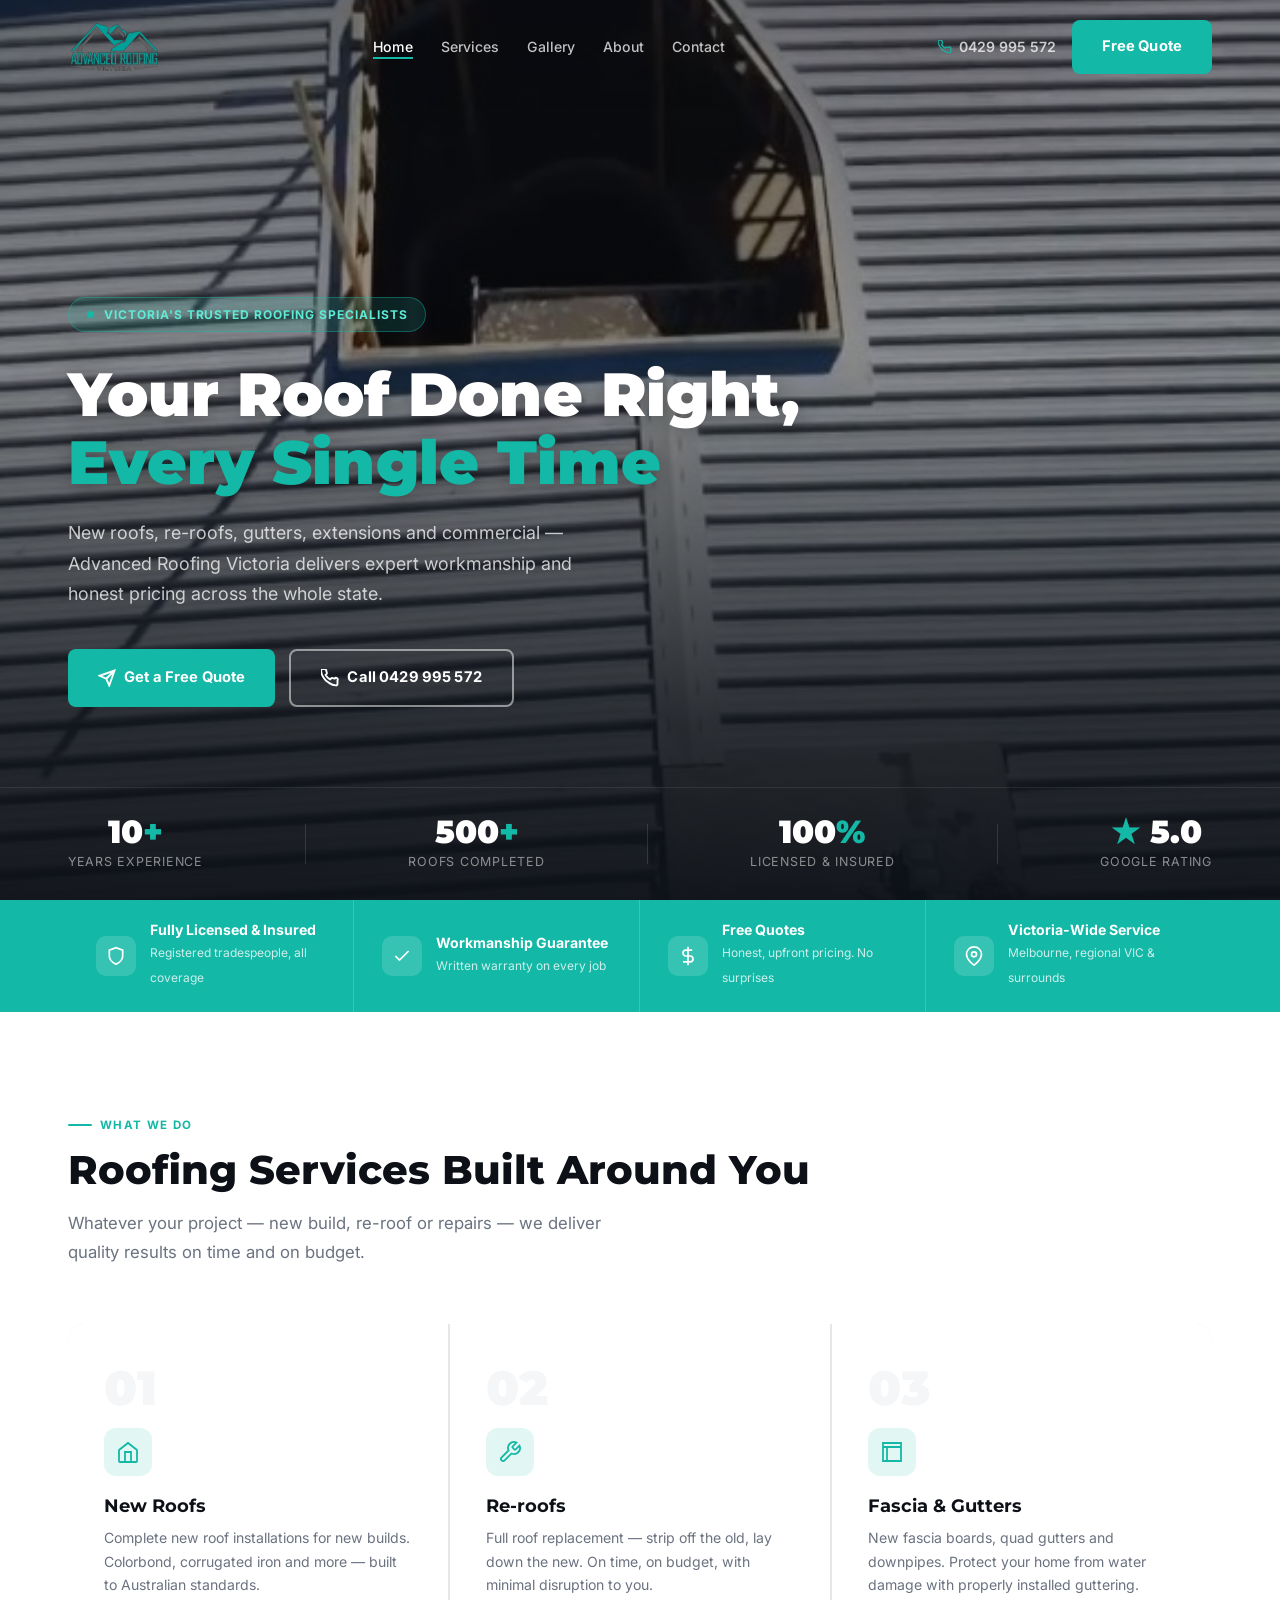
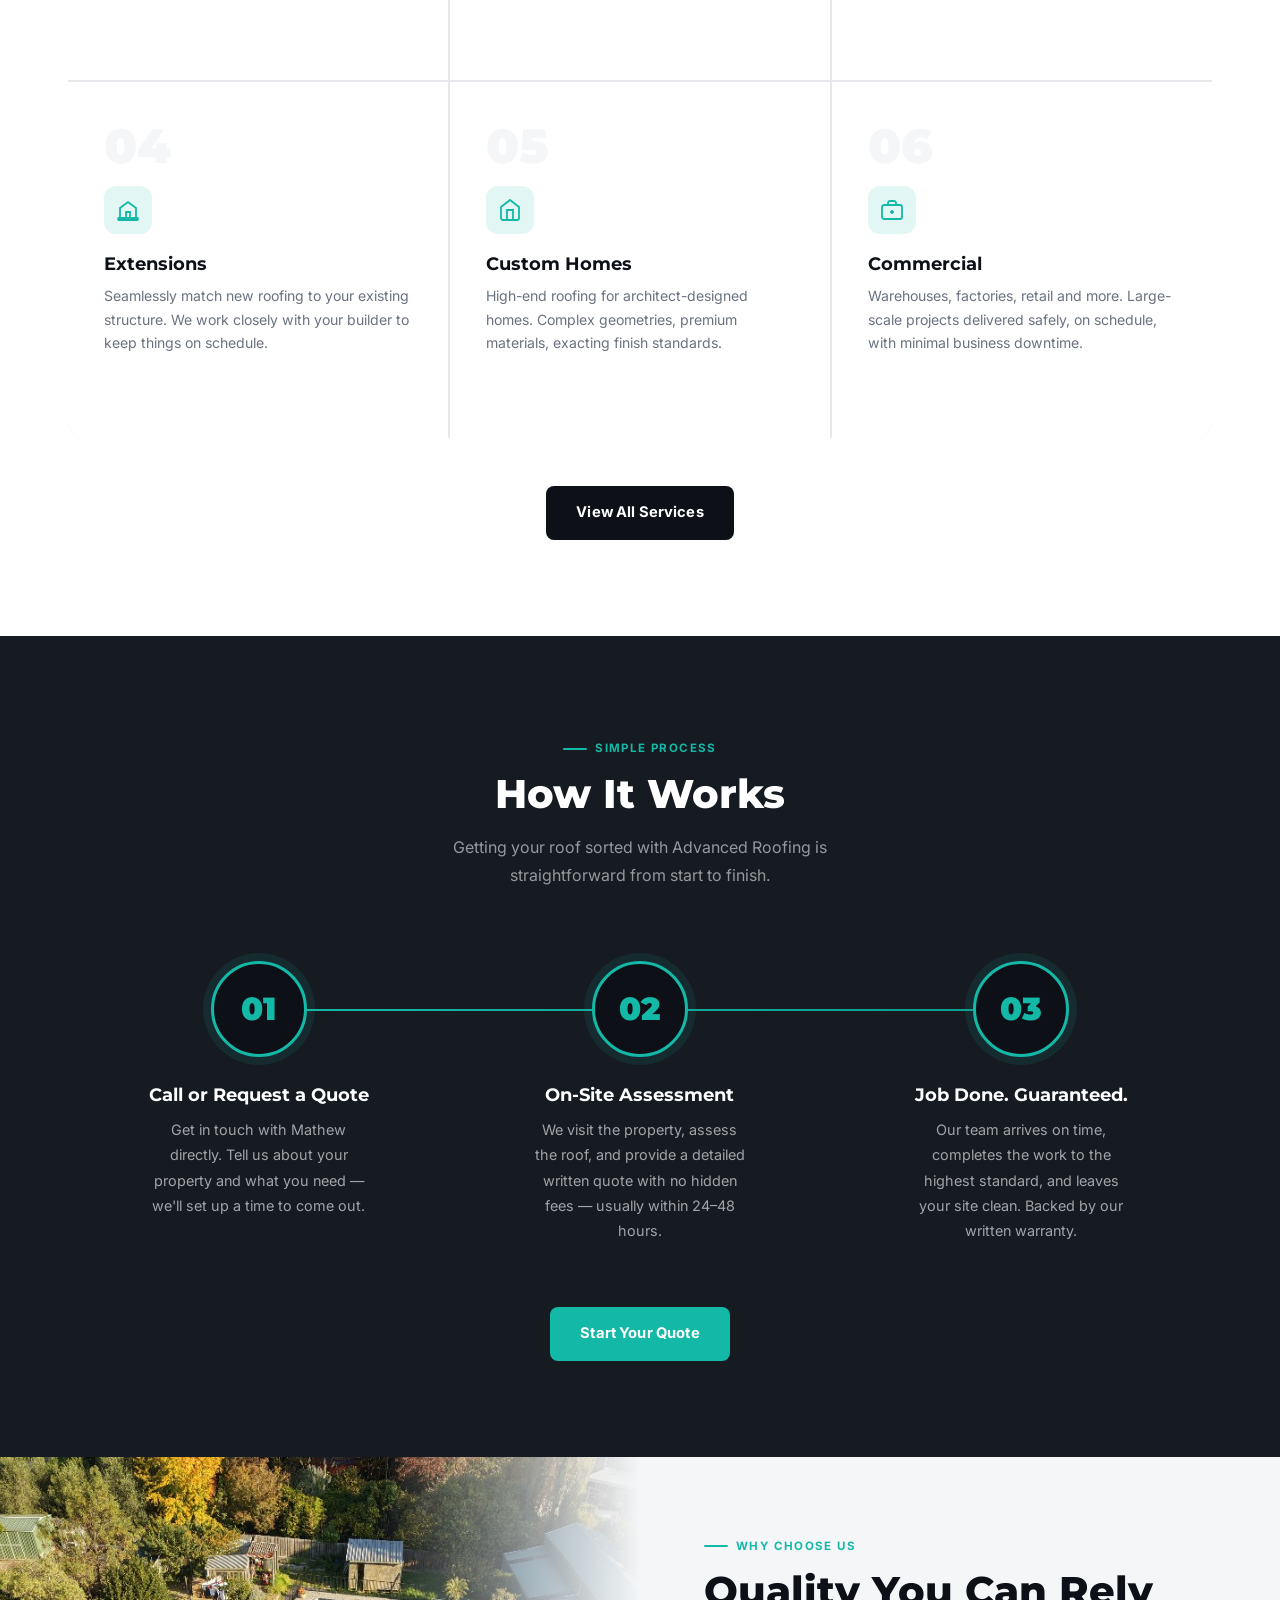
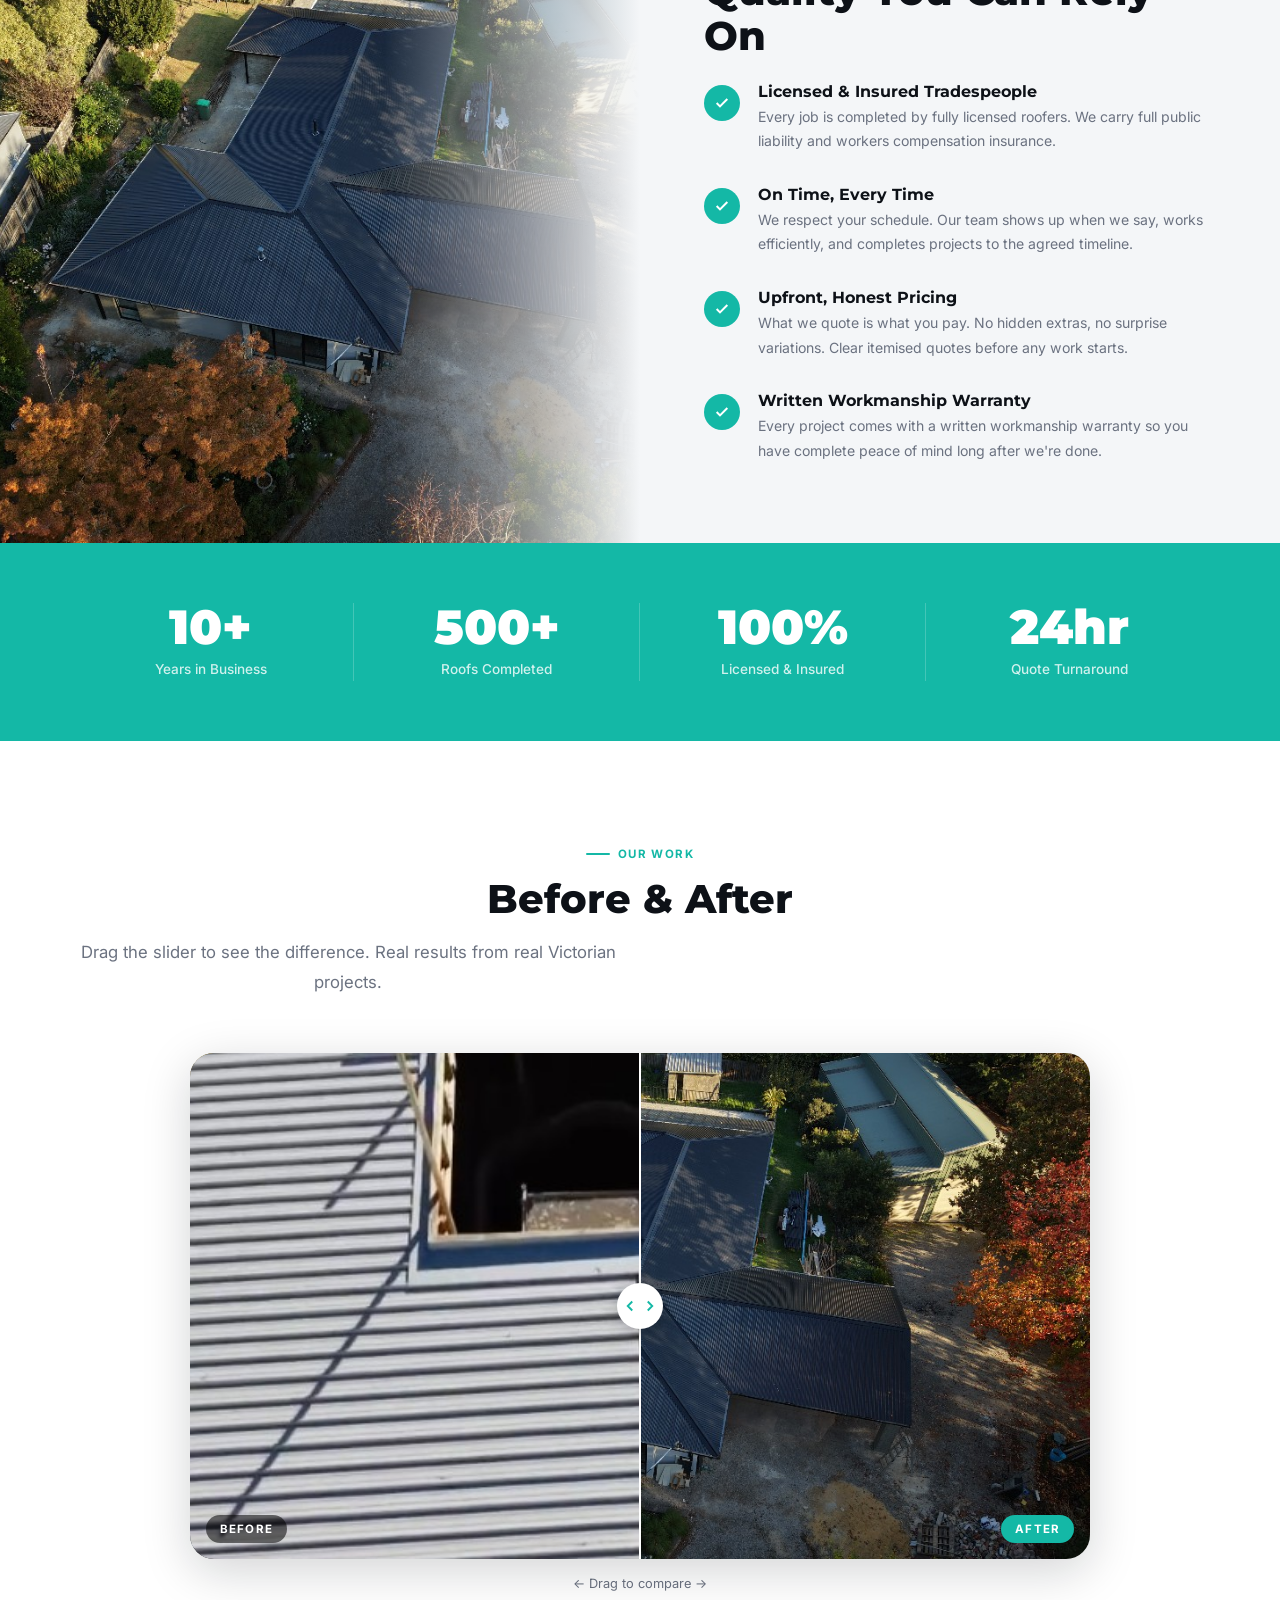
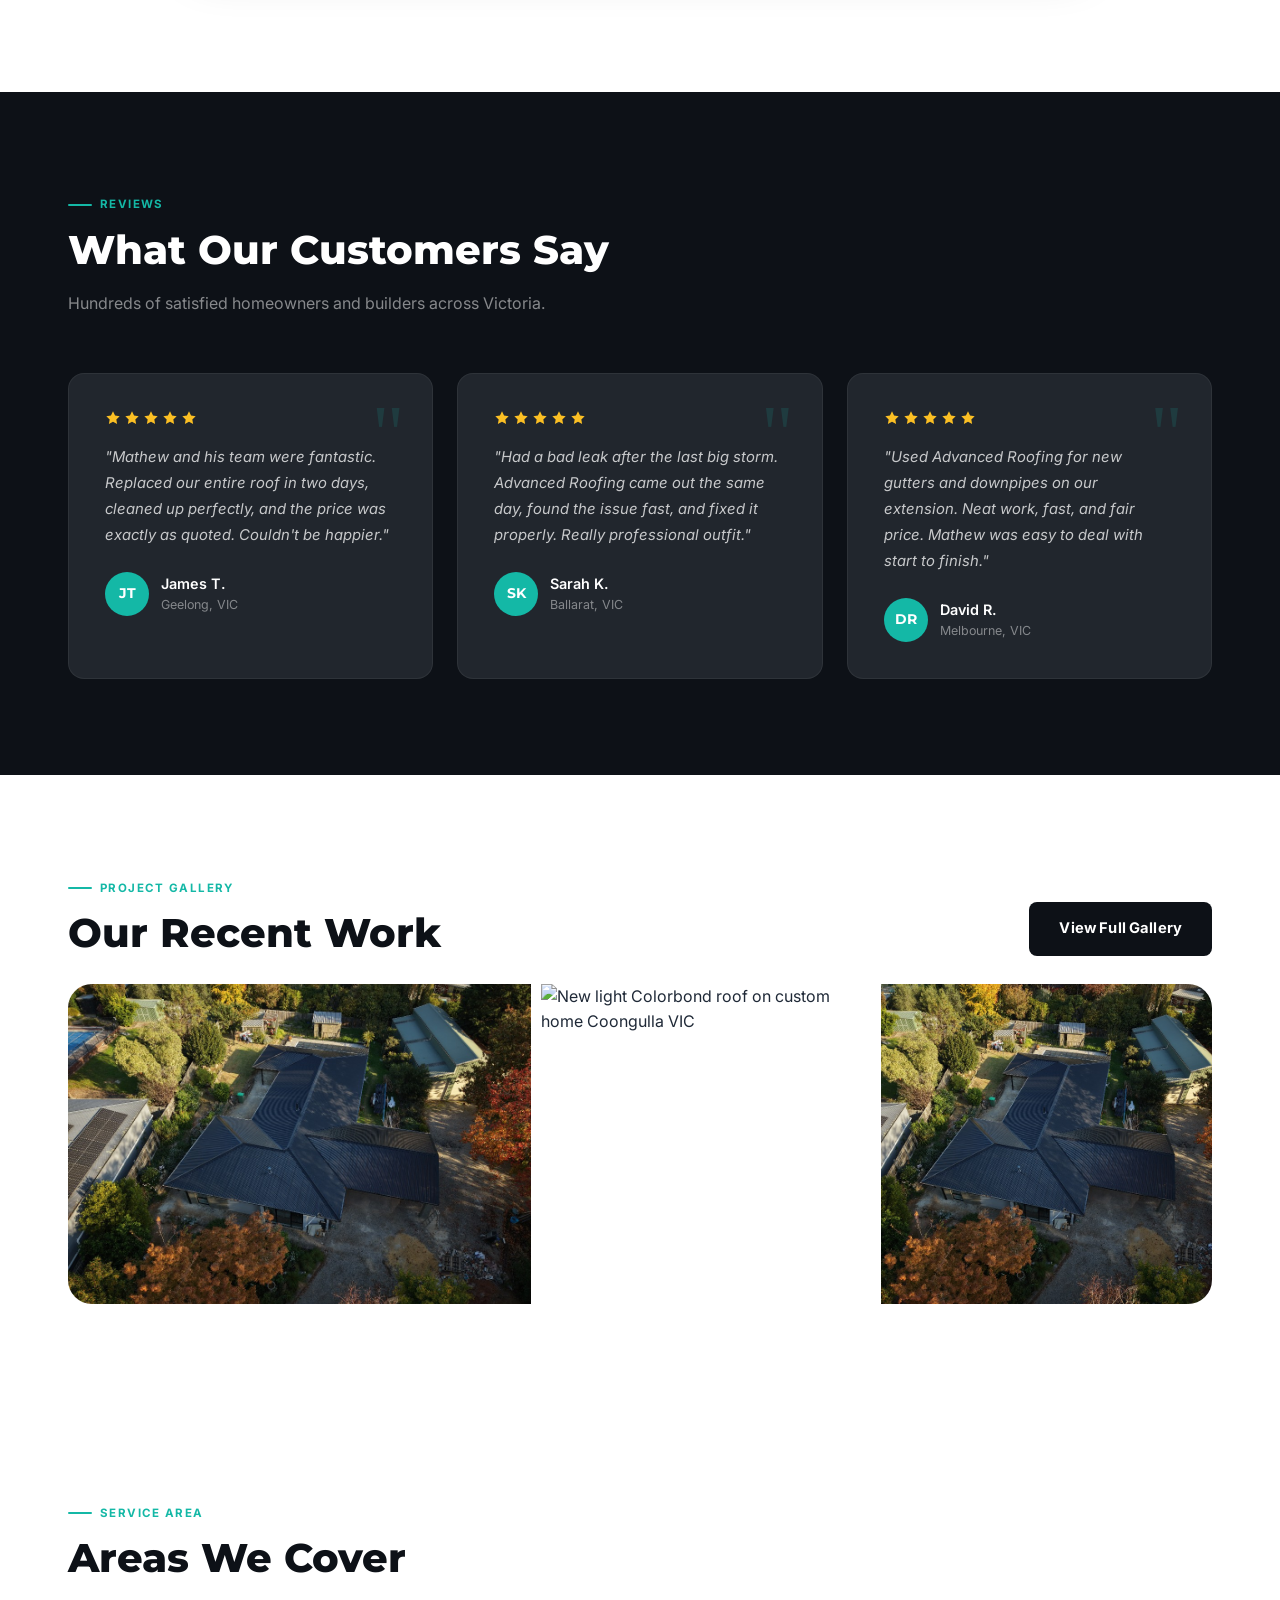
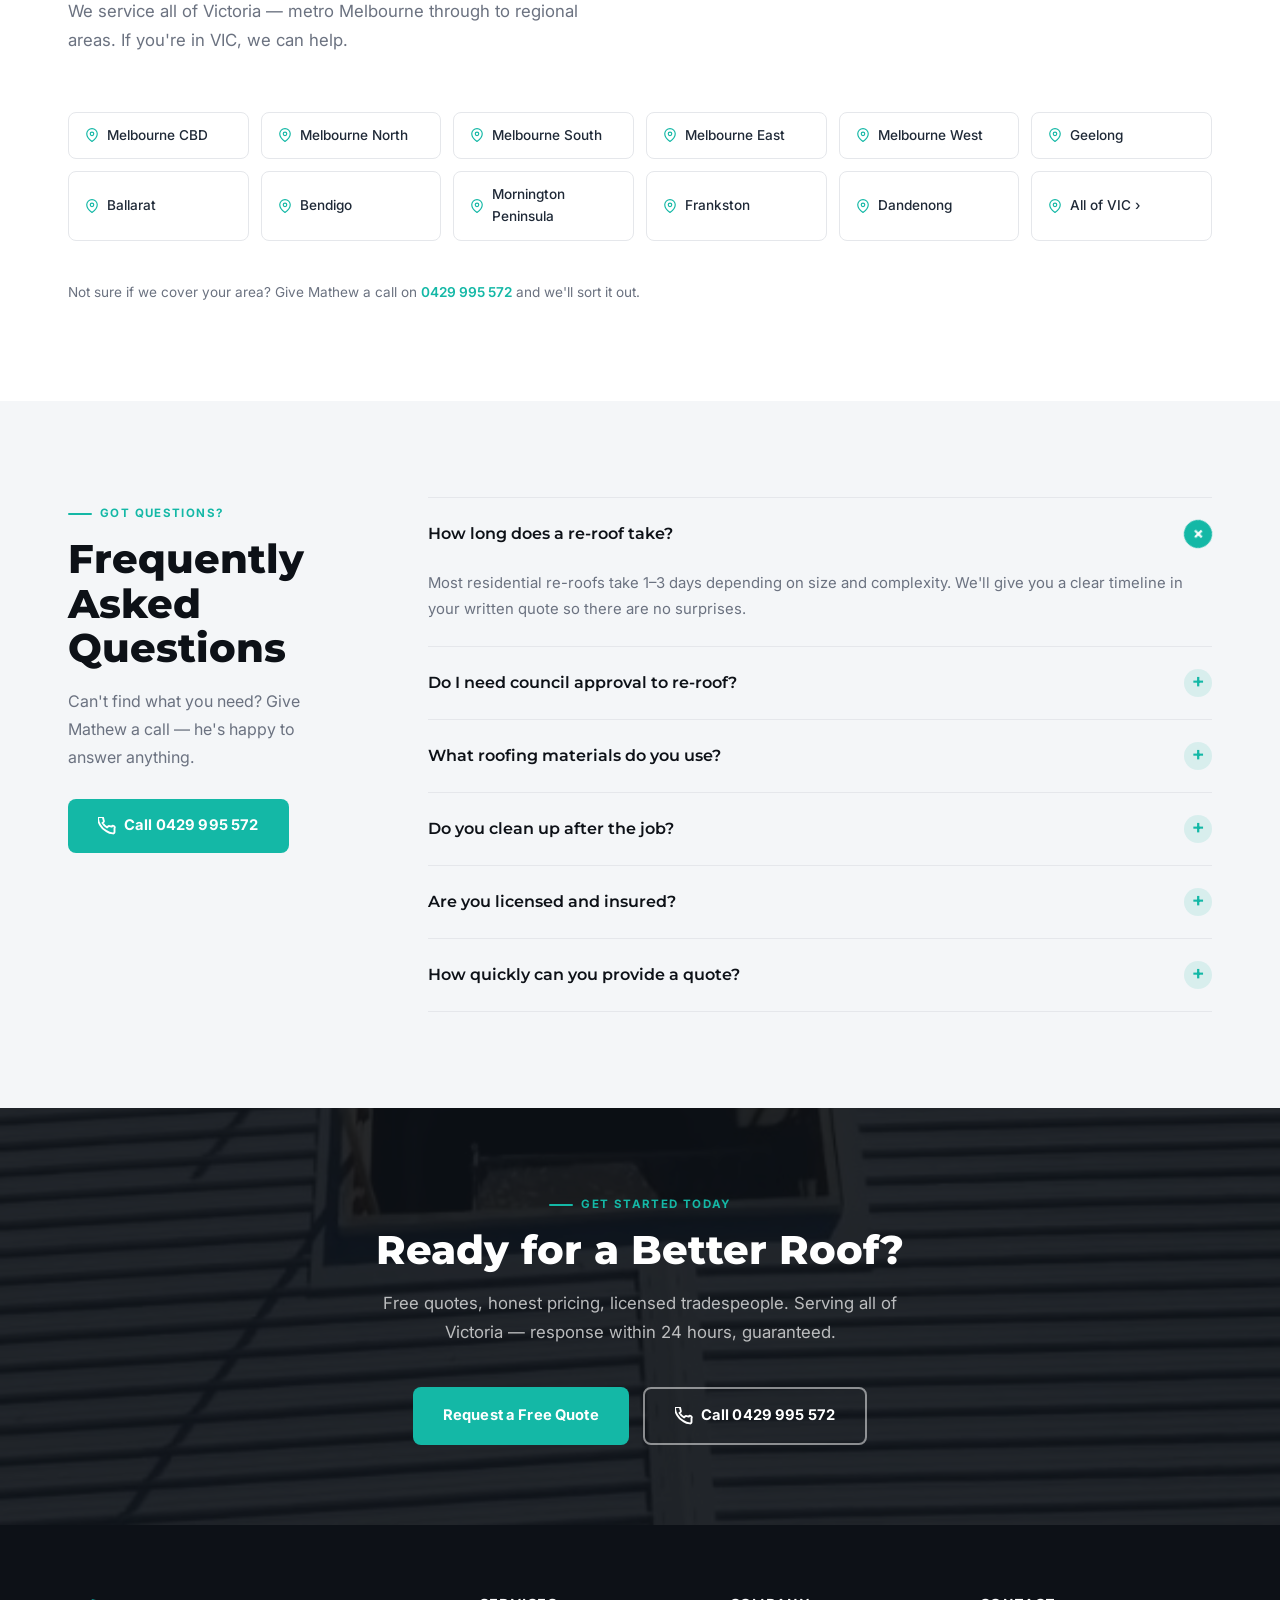
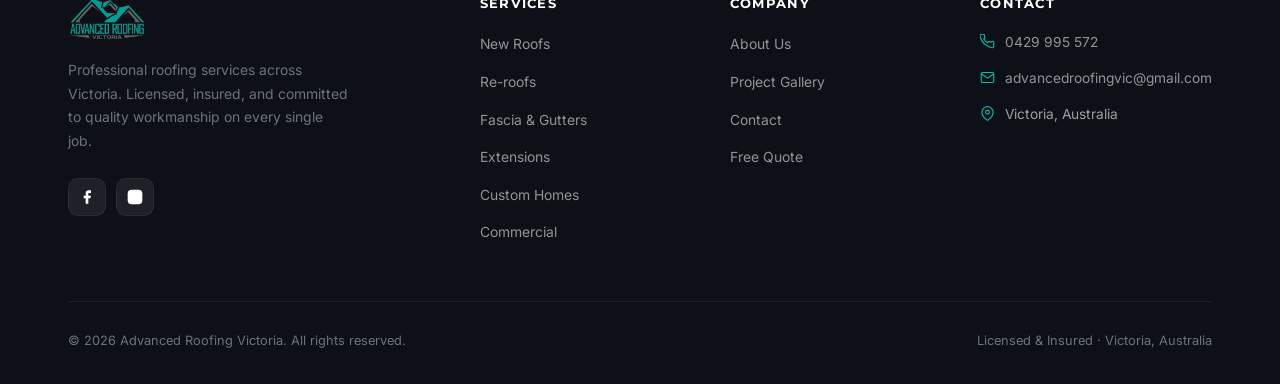
==== index.html @ b3dc1306 "Label Recent Work gallery tiles with Coongulla and Lilydale. Co-authored-by: Cursor <cursoragent@cur" ====
<!DOCTYPE html>
<html lang="en">
<head>
  <meta charset="UTF-8" />
  <meta name="viewport" content="width=device-width, initial-scale=1.0" />
  <title>Advanced Roofing Victoria | Professional Roofing Services</title>
  <meta name="description" content="Advanced Roofing Victoria — new roofs, re-roofs, fascia & gutters, extensions, custom homes and commercial roofing. Call Mathew on 0429 995 572 for a free quote." />
  <link rel="stylesheet" href="css/styles.css" />
</head>
<body>
  <!-- Navigation -->
  <nav class="navbar" id="navbar">
    <div class="container">
      <a href="index.html" class="nav-logo">
        <img src="images/logo.png" alt="Advanced Roofing Victoria" />
      </a>
      <ul class="nav-links">
        <li><a href="index.html" class="active">Home</a></li>
        <li><a href="services.html">Services</a></li>
        <li><a href="gallery.html">Gallery</a></li>
        <li><a href="about.html">About</a></li>
        <li><a href="contact.html">Contact</a></li>
      </ul>
      <div class="nav-right">
        <a href="tel:0429995572" class="nav-phone">
          <svg xmlns="http://www.w3.org/2000/svg" viewBox="0 0 24 24"><path d="M22 16.92v3a2 2 0 01-2.18 2 19.79 19.79 0 01-8.63-3.07A19.5 19.5 0 013.07 11a19.79 19.79 0 01-3.07-8.67A2 2 0 012 .18h3a2 2 0 012 1.72 12.05 12.05 0 00.7 2.81 2 2 0 01-.45 2.11L6.09 7.91a16 16 0 006 6l1.27-1.27a2 2 0 012.11-.45 12.05 12.05 0 002.81.7A2 2 0 0122 14.92v2z"/></svg>
          0429 995 572
        </a>
        <a href="contact.html" class="btn btn-teal">Free Quote</a>
      </div>
      <button class="hamburger" id="hamburger" aria-label="Toggle menu">
        <span></span><span></span><span></span>
      </button>
    </div>
  </nav>
  <!-- Mobile Nav -->
  <div class="mobile-nav" id="mobileNav">
    <a href="index.html" onclick="closeMobileNav()">Home</a>
    <a href="services.html" onclick="closeMobileNav()">Services</a>
    <a href="gallery.html" onclick="closeMobileNav()">Gallery</a>
    <a href="about.html" onclick="closeMobileNav()">About</a>
    <a href="contact.html" onclick="closeMobileNav()">Contact</a>
    <a href="tel:0429995572" class="nav-phone" style="font-size:1.1rem;color:#14B8A6;margin-top:8px;">
      <svg xmlns="http://www.w3.org/2000/svg" viewBox="0 0 24 24" style="width:18px;height:18px;stroke:#14B8A6;fill:none;stroke-width:2;"><path d="M22 16.92v3a2 2 0 01-2.18 2 19.79 19.79 0 01-8.63-3.07A19.5 19.5 0 013.07 11a19.79 19.79 0 01-3.07-8.67A2 2 0 012 .18h3a2 2 0 012 1.72 12.05 12.05 0 00.7 2.81 2 2 0 01-.45 2.11L6.09 7.91a16 16 0 006 6l1.27-1.27a2 2 0 012.11-.45 12.05 12.05 0 002.81.7A2 2 0 0122 14.92v2z"/></svg>
      0429 995 572
    </a>
    <a href="contact.html" class="btn btn-teal" style="margin-top:4px;">Get Free Quote</a>
  </div>
  <!-- ═══════════════════════════════════════
       HERO — Full-bleed aerial photo
  ════════════════════════════════════════ -->
  <section class="hero">
    <div class="hero-bg" aria-hidden="true"></div>
    <video class="hero-video" autoplay muted loop playsinline poster="images/hero-poster.jpg">
      <source src="images/hero-video.mp4" type="video/mp4" />
    </video>
    <div class="hero-overlay"></div>
    <div class="hero-content">
      <div class="container">
        <div class="hero-badge">
          <div class="hero-badge-dot"></div>
          <span>Victoria's Trusted Roofing Specialists</span>
        </div>
        <h1>Your Roof Done Right,<br><em>Every Single Time</em></h1>
        <p class="hero-desc">
          New roofs, re-roofs, gutters, extensions and commercial — Advanced Roofing Victoria delivers expert workmanship and honest pricing across the whole state.
        </p>
        <div class="hero-actions">
          <a href="contact.html" class="btn btn-teal">
            <svg xmlns="http://www.w3.org/2000/svg" width="18" height="18" fill="none" stroke="currentColor" stroke-width="2.5" viewBox="0 0 24 24"><line x1="22" y1="2" x2="11" y2="13"/><polygon points="22 2 15 22 11 13 2 9 22 2"/></svg>
            Get a Free Quote
          </a>
          <a href="tel:0429995572" class="btn btn-outline-white">
            <svg xmlns="http://www.w3.org/2000/svg" width="18" height="18" fill="none" stroke="currentColor" stroke-width="2.5" viewBox="0 0 24 24"><path d="M22 16.92v3a2 2 0 01-2.18 2 19.79 19.79 0 01-8.63-3.07A19.5 19.5 0 013.07 11a19.79 19.79 0 01-3.07-8.67A2 2 0 012 .18h3a2 2 0 012 1.72 12.05 12.05 0 00.7 2.81 2 2 0 01-.45 2.11L6.09 7.91a16 16 0 006 6l1.27-1.27a2 2 0 012.11-.45 12.05 12.05 0 002.81.7A2 2 0 0122 14.92v2z"/></svg>
            Call 0429 995 572
          </a>
        </div>
      </div>
    </div>
    <div class="hero-bottom">
      <div class="container">
        <div class="hero-stat">
          <div class="hero-stat-num">10<span>+</span></div>
          <div class="hero-stat-label">Years Experience</div>
        </div>
        <div class="hero-divider"></div>
        <div class="hero-stat">
          <div class="hero-stat-num">500<span>+</span></div>
          <div class="hero-stat-label">Roofs Completed</div>
        </div>
        <div class="hero-divider"></div>
        <div class="hero-stat">
          <div class="hero-stat-num">100<span>%</span></div>
          <div class="hero-stat-label">Licensed &amp; Insured</div>
        </div>
        <div class="hero-divider"></div>
        <div class="hero-stat">
          <div class="hero-stat-num"><span>★</span> 5.0</div>
          <div class="hero-stat-label">Google Rating</div>
        </div>
      </div>
    </div>
  </section>
  <!-- ═══════════════════════════════════════
       TRUST BAR
  ════════════════════════════════════════ -->
  <div class="trust-bar">
    <div class="container">
      <div class="trust-item">
        <div class="trust-item-icon">
          <svg xmlns="http://www.w3.org/2000/svg" viewBox="0 0 24 24"><path d="M12 22s8-4 8-10V5l-8-3-8 3v7c0 6 8 10 8 10z"/></svg>
        </div>
        <div class="trust-item-text">
          <strong>Fully Licensed &amp; Insured</strong>
          <span>Registered tradespeople, all coverage</span>
        </div>
      </div>
      <div class="trust-item">
        <div class="trust-item-icon">
          <svg xmlns="http://www.w3.org/2000/svg" viewBox="0 0 24 24"><polyline points="20 6 9 17 4 12"/></svg>
        </div>
        <div class="trust-item-text">
          <strong>Workmanship Guarantee</strong>
          <span>Written warranty on every job</span>
        </div>
      </div>
      <div class="trust-item">
        <div class="trust-item-icon">
          <svg xmlns="http://www.w3.org/2000/svg" viewBox="0 0 24 24"><line x1="12" y1="1" x2="12" y2="23"/><path d="M17 5H9.5a3.5 3.5 0 000 7h5a3.5 3.5 0 010 7H6"/></svg>
        </div>
        <div class="trust-item-text">
          <strong>Free Quotes</strong>
          <span>Honest, upfront pricing. No surprises</span>
        </div>
      </div>
      <div class="trust-item">
        <div class="trust-item-icon">
          <svg xmlns="http://www.w3.org/2000/svg" viewBox="0 0 24 24"><path d="M21 10c0 7-9 13-9 13s-9-6-9-13a9 9 0 0118 0z"/><circle cx="12" cy="10" r="3"/></svg>
        </div>
        <div class="trust-item-text">
          <strong>Victoria-Wide Service</strong>
          <span>Melbourne, regional VIC &amp; surrounds</span>
        </div>
      </div>
    </div>
  </div>
  <!-- ═══════════════════════════════════════
       SERVICES
  ════════════════════════════════════════ -->
  <section class="section">
    <div class="container">
      <span class="section-eyebrow">What We Do</span>
      <h2 class="section-title">Roofing Services Built Around You</h2>
      <p class="section-subtitle">Whatever your project — new build, re-roof or repairs — we deliver quality results on time and on budget.</p>
      <div class="services-grid">
        <div class="service-card">
          <div class="service-num">01</div>
          <div class="service-icon">
            <svg xmlns="http://www.w3.org/2000/svg" viewBox="0 0 24 24"><path d="M3 10l9-7 9 7v11a1 1 0 01-1 1H4a1 1 0 01-1-1V10z"/><path d="M9 22V12h6v10"/></svg>
          </div>
          <h3>New Roofs</h3>
          <p>Complete new roof installations for new builds. Colorbond, corrugated iron and more — built to Australian standards.</p>
          <a href="services.html#new-roofs" class="service-link">
            Learn more
            <svg xmlns="http://www.w3.org/2000/svg" viewBox="0 0 24 24"><line x1="5" y1="12" x2="19" y2="12"/><polyline points="12 5 19 12 12 19"/></svg>
          </a>
        </div>
        <div class="service-card">
          <div class="service-num">02</div>
          <div class="service-icon">
            <svg xmlns="http://www.w3.org/2000/svg" viewBox="0 0 24 24"><path d="M14.7 6.3a1 1 0 000 1.4l1.6 1.6a1 1 0 001.4 0l3.77-3.77a6 6 0 01-7.94 7.94l-6.91 6.91a2.12 2.12 0 01-3-3l6.91-6.91a6 6 0 017.94-7.94l-3.76 3.76z"/></svg>
          </div>
          <h3>Re-roofs</h3>
          <p>Full roof replacement — strip off the old, lay down the new. On time, on budget, with minimal disruption to you.</p>
          <a href="services.html#reroofs" class="service-link">
            Learn more
            <svg xmlns="http://www.w3.org/2000/svg" viewBox="0 0 24 24"><line x1="5" y1="12" x2="19" y2="12"/><polyline points="12 5 19 12 12 19"/></svg>
          </a>
        </div>
        <div class="service-card">
          <div class="service-num">03</div>
          <div class="service-icon">
            <svg xmlns="http://www.w3.org/2000/svg" viewBox="0 0 24 24"><path d="M3 3h18v4H3zM3 7h18v14H3z"/><path d="M7 21V7"/></svg>
          </div>
          <h3>Fascia &amp; Gutters</h3>
          <p>New fascia boards, quad gutters and downpipes. Protect your home from water damage with properly installed guttering.</p>
          <a href="services.html#gutters" class="service-link">
            Learn more
            <svg xmlns="http://www.w3.org/2000/svg" viewBox="0 0 24 24"><line x1="5" y1="12" x2="19" y2="12"/><polyline points="12 5 19 12 12 19"/></svg>
          </a>
        </div>
        <div class="service-card">
          <div class="service-num">04</div>
          <div class="service-icon">
            <svg xmlns="http://www.w3.org/2000/svg" viewBox="0 0 24 24"><rect x="2" y="20" width="20" height="2" rx="1"/><path d="M4 20V10l8-6 8 6v10"/><path d="M10 20v-6h4v6"/></svg>
          </div>
          <h3>Extensions</h3>
          <p>Seamlessly match new roofing to your existing structure. We work closely with your builder to keep things on schedule.</p>
          <a href="services.html#extensions" class="service-link">
            Learn more
            <svg xmlns="http://www.w3.org/2000/svg" viewBox="0 0 24 24"><line x1="5" y1="12" x2="19" y2="12"/><polyline points="12 5 19 12 12 19"/></svg>
          </a>
        </div>
        <div class="service-card">
          <div class="service-num">05</div>
          <div class="service-icon">
            <svg xmlns="http://www.w3.org/2000/svg" viewBox="0 0 24 24"><path d="M3 9l9-7 9 7v11a2 2 0 01-2 2H5a2 2 0 01-2-2z"/><polyline points="9 22 9 12 15 12 15 22"/></svg>
          </div>
          <h3>Custom Homes</h3>
          <p>High-end roofing for architect-designed homes. Complex geometries, premium materials, exacting finish standards.</p>
          <a href="services.html#custom-homes" class="service-link">
            Learn more
            <svg xmlns="http://www.w3.org/2000/svg" viewBox="0 0 24 24"><line x1="5" y1="12" x2="19" y2="12"/><polyline points="12 5 19 12 12 19"/></svg>
          </a>
        </div>
        <div class="service-card">
          <div class="service-num">06</div>
          <div class="service-icon">
            <svg xmlns="http://www.w3.org/2000/svg" viewBox="0 0 24 24"><rect x="2" y="7" width="20" height="14" rx="2"/><path d="M16 7V5a2 2 0 00-2-2h-4a2 2 0 00-2 2v2"/><line x1="12" y1="12" x2="12" y2="16"/><line x1="10" y1="14" x2="14" y2="14"/></svg>
          </div>
          <h3>Commercial</h3>
          <p>Warehouses, factories, retail and more. Large-scale projects delivered safely, on schedule, with minimal business downtime.</p>
          <a href="services.html#commercial" class="service-link">
            Learn more
            <svg xmlns="http://www.w3.org/2000/svg" viewBox="0 0 24 24"><line x1="5" y1="12" x2="19" y2="12"/><polyline points="12 5 19 12 12 19"/></svg>
          </a>
        </div>
      </div>
      <div style="text-align:center;margin-top:48px;">
        <a href="services.html" class="btn btn-dark">View All Services</a>
      </div>
    </div>
  </section>
  <!-- ═══════════════════════════════════════
       HOW IT WORKS
  ════════════════════════════════════════ -->
  <section class="section section--dark-2">
    <div class="container">
      <div style="text-align:center;margin-bottom:72px;">
        <span class="section-eyebrow">Simple Process</span>
        <h2 class="section-title section-title--white">How It Works</h2>
        <p style="color:rgba(255,255,255,0.55);max-width:480px;margin:0 auto;">Getting your roof sorted with Advanced Roofing is straightforward from start to finish.</p>
      </div>
      <div class="process-grid">
        <div class="process-step">
          <div class="process-number">01</div>
          <h3>Call or Request a Quote</h3>
          <p>Get in touch with Mathew directly. Tell us about your property and what you need — we'll set up a time to come out.</p>
        </div>
        <div class="process-step">
          <div class="process-number">02</div>
          <h3>On-Site Assessment</h3>
          <p>We visit the property, assess the roof, and provide a detailed written quote with no hidden fees — usually within 24–48 hours.</p>
        </div>
        <div class="process-step">
          <div class="process-number">03</div>
          <h3>Job Done. Guaranteed.</h3>
          <p>Our team arrives on time, completes the work to the highest standard, and leaves your site clean. Backed by our written warranty.</p>
        </div>
      </div>
      <div style="text-align:center;margin-top:64px;">
        <a href="contact.html" class="btn btn-teal">Start Your Quote</a>
      </div>
    </div>
  </section>
  <!-- ═══════════════════════════════════════
       WHY CHOOSE US
  ════════════════════════════════════════ -->
  <section class="section--grey" style="overflow:hidden;">
    <div class="features-split">
      <div class="features-image-side">
        <img src="images/project-1.jpg" alt="Advanced Roofing Victoria — quality installation" />
        <div class="img-overlay"></div>
      </div>
      <div class="features-content-side">
        <span class="section-eyebrow">Why Choose Us</span>
        <h2 class="section-title">Quality You Can Rely On</h2>
        <div class="features-list">
          <div class="feature-item">
            <div class="feature-check">
              <svg xmlns="http://www.w3.org/2000/svg" viewBox="0 0 24 24"><polyline points="20 6 9 17 4 12"/></svg>
            </div>
            <div class="feature-text">
              <h4>Licensed &amp; Insured Tradespeople</h4>
              <p>Every job is completed by fully licensed roofers. We carry full public liability and workers compensation insurance.</p>
            </div>
          </div>
          <div class="feature-item">
            <div class="feature-check">
              <svg xmlns="http://www.w3.org/2000/svg" viewBox="0 0 24 24"><polyline points="20 6 9 17 4 12"/></svg>
            </div>
            <div class="feature-text">
              <h4>On Time, Every Time</h4>
              <p>We respect your schedule. Our team shows up when we say, works efficiently, and completes projects to the agreed timeline.</p>
            </div>
          </div>
          <div class="feature-item">
            <div class="feature-check">
              <svg xmlns="http://www.w3.org/2000/svg" viewBox="0 0 24 24"><polyline points="20 6 9 17 4 12"/></svg>
            </div>
            <div class="feature-text">
              <h4>Upfront, Honest Pricing</h4>
              <p>What we quote is what you pay. No hidden extras, no surprise variations. Clear itemised quotes before any work starts.</p>
            </div>
          </div>
          <div class="feature-item">
            <div class="feature-check">
              <svg xmlns="http://www.w3.org/2000/svg" viewBox="0 0 24 24"><polyline points="20 6 9 17 4 12"/></svg>
            </div>
            <div class="feature-text">
              <h4>Written Workmanship Warranty</h4>
              <p>Every project comes with a written workmanship warranty so you have complete peace of mind long after we're done.</p>
            </div>
          </div>
        </div>
      </div>
    </div>
  </section>
  <!-- ═══════════════════════════════════════
       STATS STRIP
  ════════════════════════════════════════ -->
  <div class="stats-strip">
    <div class="container">
      <div class="stat-item">
        <div class="stat-num">10+</div>
        <div class="stat-label">Years in Business</div>
      </div>
      <div class="stat-item">
        <div class="stat-num">500+</div>
        <div class="stat-label">Roofs Completed</div>
      </div>
      <div class="stat-item">
        <div class="stat-num">100%</div>
        <div class="stat-label">Licensed &amp; Insured</div>
      </div>
      <div class="stat-item">
        <div class="stat-num">24hr</div>
        <div class="stat-label">Quote Turnaround</div>
      </div>
    </div>
  </div>
  <!-- ═══════════════════════════════════════
       BEFORE & AFTER SLIDER
  ════════════════════════════════════════ -->
  <section class="section">
    <div class="container">
      <div style="text-align:center;margin-bottom:48px;">
        <span class="section-eyebrow">Our Work</span>
        <h2 class="section-title">Before &amp; After</h2>
        <p class="section-subtitle">Drag the slider to see the difference. Real results from real Victorian projects.</p>
      </div>
      <!-- Replace src images with actual before/after photos of the same project when available -->
      <div class="ba-wrap">
        <div class="ba-slider" id="baSlider">
          <img class="ba-img" src="images/IMG_0963.jpg" alt="After — completed roof" />
          <img class="ba-img ba-before-img" id="baBeforeImg" src="images/IMG_5484.jpg" alt="Before — old roof" />
          <div class="ba-handle" id="baHandle">
            <div class="ba-handle-btn">
              <svg xmlns="http://www.w3.org/2000/svg" width="18" height="18" fill="none" stroke="#14B8A6" stroke-width="2.5" viewBox="0 0 24 24"><polyline points="15 18 9 12 15 6"/></svg>
              <svg xmlns="http://www.w3.org/2000/svg" width="18" height="18" fill="none" stroke="#14B8A6" stroke-width="2.5" viewBox="0 0 24 24"><polyline points="9 18 15 12 9 6"/></svg>
            </div>
          </div>
          <span class="ba-label ba-label--before">Before</span>
          <span class="ba-label ba-label--after">After</span>
        </div>
        <p class="ba-hint">← Drag to compare →</p>
      </div>
    </div>
  </section>
  <!-- ═══════════════════════════════════════
       TESTIMONIALS
  ════════════════════════════════════════ -->
  <section class="section section--dark">
    <div class="container">
      <span class="section-eyebrow">Reviews</span>
      <h2 class="section-title section-title--white">What Our Customers Say</h2>
      <p style="color:rgba(255,255,255,0.5);margin-bottom:56px;max-width:500px;">Hundreds of satisfied homeowners and builders across Victoria.</p>
      <div class="testimonials-grid">
        <div class="testimonial-card">
          <div class="stars">
            <svg viewBox="0 0 24 24"><polygon points="12 2 15.09 8.26 22 9.27 17 14.14 18.18 21.02 12 17.77 5.82 21.02 7 14.14 2 9.27 8.91 8.26 12 2"/></svg>
            <svg viewBox="0 0 24 24"><polygon points="12 2 15.09 8.26 22 9.27 17 14.14 18.18 21.02 12 17.77 5.82 21.02 7 14.14 2 9.27 8.91 8.26 12 2"/></svg>
            <svg viewBox="0 0 24 24"><polygon points="12 2 15.09 8.26 22 9.27 17 14.14 18.18 21.02 12 17.77 5.82 21.02 7 14.14 2 9.27 8.91 8.26 12 2"/></svg>
            <svg viewBox="0 0 24 24"><polygon points="12 2 15.09 8.26 22 9.27 17 14.14 18.18 21.02 12 17.77 5.82 21.02 7 14.14 2 9.27 8.91 8.26 12 2"/></svg>
            <svg viewBox="0 0 24 24"><polygon points="12 2 15.09 8.26 22 9.27 17 14.14 18.18 21.02 12 17.77 5.82 21.02 7 14.14 2 9.27 8.91 8.26 12 2"/></svg>
          </div>
          <p class="testimonial-text">"Mathew and his team were fantastic. Replaced our entire roof in two days, cleaned up perfectly, and the price was exactly as quoted. Couldn't be happier."</p>
          <div class="testimonial-author">
            <div class="author-avatar">JT</div>
            <div>
              <div class="author-name">James T.</div>
              <div class="author-location">Geelong, VIC</div>
            </div>
          </div>
        </div>
        <div class="testimonial-card">
          <div class="stars">
            <svg viewBox="0 0 24 24"><polygon points="12 2 15.09 8.26 22 9.27 17 14.14 18.18 21.02 12 17.77 5.82 21.02 7 14.14 2 9.27 8.91 8.26 12 2"/></svg>
            <svg viewBox="0 0 24 24"><polygon points="12 2 15.09 8.26 22 9.27 17 14.14 18.18 21.02 12 17.77 5.82 21.02 7 14.14 2 9.27 8.91 8.26 12 2"/></svg>
            <svg viewBox="0 0 24 24"><polygon points="12 2 15.09 8.26 22 9.27 17 14.14 18.18 21.02 12 17.77 5.82 21.02 7 14.14 2 9.27 8.91 8.26 12 2"/></svg>
            <svg viewBox="0 0 24 24"><polygon points="12 2 15.09 8.26 22 9.27 17 14.14 18.18 21.02 12 17.77 5.82 21.02 7 14.14 2 9.27 8.91 8.26 12 2"/></svg>
            <svg viewBox="0 0 24 24"><polygon points="12 2 15.09 8.26 22 9.27 17 14.14 18.18 21.02 12 17.77 5.82 21.02 7 14.14 2 9.27 8.91 8.26 12 2"/></svg>
          </div>
          <p class="testimonial-text">"Had a bad leak after the last big storm. Advanced Roofing came out the same day, found the issue fast, and fixed it properly. Really professional outfit."</p>
          <div class="testimonial-author">
            <div class="author-avatar">SK</div>
            <div>
              <div class="author-name">Sarah K.</div>
              <div class="author-location">Ballarat, VIC</div>
            </div>
          </div>
        </div>
        <div class="testimonial-card">
          <div class="stars">
            <svg viewBox="0 0 24 24"><polygon points="12 2 15.09 8.26 22 9.27 17 14.14 18.18 21.02 12 17.77 5.82 21.02 7 14.14 2 9.27 8.91 8.26 12 2"/></svg>
            <svg viewBox="0 0 24 24"><polygon points="12 2 15.09 8.26 22 9.27 17 14.14 18.18 21.02 12 17.77 5.82 21.02 7 14.14 2 9.27 8.91 8.26 12 2"/></svg>
            <svg viewBox="0 0 24 24"><polygon points="12 2 15.09 8.26 22 9.27 17 14.14 18.18 21.02 12 17.77 5.82 21.02 7 14.14 2 9.27 8.91 8.26 12 2"/></svg>
            <svg viewBox="0 0 24 24"><polygon points="12 2 15.09 8.26 22 9.27 17 14.14 18.18 21.02 12 17.77 5.82 21.02 7 14.14 2 9.27 8.91 8.26 12 2"/></svg>
            <svg viewBox="0 0 24 24"><polygon points="12 2 15.09 8.26 22 9.27 17 14.14 18.18 21.02 12 17.77 5.82 21.02 7 14.14 2 9.27 8.91 8.26 12 2"/></svg>
          </div>
          <p class="testimonial-text">"Used Advanced Roofing for new gutters and downpipes on our extension. Neat work, fast, and fair price. Mathew was easy to deal with start to finish."</p>
          <div class="testimonial-author">
            <div class="author-avatar">DR</div>
            <div>
              <div class="author-name">David R.</div>
              <div class="author-location">Melbourne, VIC</div>
            </div>
          </div>
        </div>
      </div>
    </div>
  </section>
  <!-- ═══════════════════════════════════════
       GALLERY PREVIEW
  ════════════════════════════════════════ -->
  <section class="section">
    <div class="container">
      <div class="gallery-preview-header">
        <div>
          <span class="section-eyebrow">Project Gallery</span>
          <h2 class="section-title" style="margin-bottom:0;">Our Recent Work</h2>
        </div>
        <a href="gallery.html" class="btn btn-dark">View Full Gallery</a>
      </div>
      <div class="gallery-preview-grid">
        <a href="gallery.html" class="gp-item gp-item--large">
          <img src="images/IMG_0963.jpg" alt="Dark Colorbond metal roof installation Victoria" loading="lazy" />
          <div class="gp-overlay"><span>Colorbond Roof — VIC</span></div>
        </a>
        <a href="gallery.html" class="gp-item">
          <img src="images/IMG_5528.jpg" alt="New light Colorbond roof on custom home Coongulla VIC" loading="lazy" />
          <div class="gp-overlay"><span>Coongulla — VIC</span></div>
        </a>
        <a href="gallery.html" class="gp-item">
          <img src="images/project-1.jpg" alt="Aerial completed roof project Lilydale VIC" loading="lazy" />
          <div class="gp-overlay"><span>Lilydale — VIC</span></div>
        </a>
      </div>
    </div>
  </section>
  <!-- ═══════════════════════════════════════
       AREAS WE SERVICE
  ════════════════════════════════════════ -->
  <section class="section">
    <div class="container">
      <span class="section-eyebrow">Service Area</span>
      <h2 class="section-title">Areas We Cover</h2>
      <p class="section-subtitle">We service all of Victoria — metro Melbourne through to regional areas. If you're in VIC, we can help.</p>
      <div class="areas-grid">
        <div class="area-tag">
          <svg xmlns="http://www.w3.org/2000/svg" viewBox="0 0 24 24"><path d="M21 10c0 7-9 13-9 13s-9-6-9-13a9 9 0 0118 0z"/><circle cx="12" cy="10" r="3"/></svg>
          Melbourne CBD
        </div>
        <div class="area-tag">
          <svg xmlns="http://www.w3.org/2000/svg" viewBox="0 0 24 24"><path d="M21 10c0 7-9 13-9 13s-9-6-9-13a9 9 0 0118 0z"/><circle cx="12" cy="10" r="3"/></svg>
          Melbourne North
        </div>
        <div class="area-tag">
          <svg xmlns="http://www.w3.org/2000/svg" viewBox="0 0 24 24"><path d="M21 10c0 7-9 13-9 13s-9-6-9-13a9 9 0 0118 0z"/><circle cx="12" cy="10" r="3"/></svg>
          Melbourne South
        </div>
        <div class="area-tag">
          <svg xmlns="http://www.w3.org/2000/svg" viewBox="0 0 24 24"><path d="M21 10c0 7-9 13-9 13s-9-6-9-13a9 9 0 0118 0z"/><circle cx="12" cy="10" r="3"/></svg>
          Melbourne East
        </div>
        <div class="area-tag">
          <svg xmlns="http://www.w3.org/2000/svg" viewBox="0 0 24 24"><path d="M21 10c0 7-9 13-9 13s-9-6-9-13a9 9 0 0118 0z"/><circle cx="12" cy="10" r="3"/></svg>
          Melbourne West
        </div>
        <div class="area-tag">
          <svg xmlns="http://www.w3.org/2000/svg" viewBox="0 0 24 24"><path d="M21 10c0 7-9 13-9 13s-9-6-9-13a9 9 0 0118 0z"/><circle cx="12" cy="10" r="3"/></svg>
          Geelong
        </div>
        <div class="area-tag">
          <svg xmlns="http://www.w3.org/2000/svg" viewBox="0 0 24 24"><path d="M21 10c0 7-9 13-9 13s-9-6-9-13a9 9 0 0118 0z"/><circle cx="12" cy="10" r="3"/></svg>
          Ballarat
        </div>
        <div class="area-tag">
          <svg xmlns="http://www.w3.org/2000/svg" viewBox="0 0 24 24"><path d="M21 10c0 7-9 13-9 13s-9-6-9-13a9 9 0 0118 0z"/><circle cx="12" cy="10" r="3"/></svg>
          Bendigo
        </div>
        <div class="area-tag">
          <svg xmlns="http://www.w3.org/2000/svg" viewBox="0 0 24 24"><path d="M21 10c0 7-9 13-9 13s-9-6-9-13a9 9 0 0118 0z"/><circle cx="12" cy="10" r="3"/></svg>
          Mornington Peninsula
        </div>
        <div class="area-tag">
          <svg xmlns="http://www.w3.org/2000/svg" viewBox="0 0 24 24"><path d="M21 10c0 7-9 13-9 13s-9-6-9-13a9 9 0 0118 0z"/><circle cx="12" cy="10" r="3"/></svg>
          Frankston
        </div>
        <div class="area-tag">
          <svg xmlns="http://www.w3.org/2000/svg" viewBox="0 0 24 24"><path d="M21 10c0 7-9 13-9 13s-9-6-9-13a9 9 0 0118 0z"/><circle cx="12" cy="10" r="3"/></svg>
          Dandenong
        </div>
        <div class="area-tag">
          <svg xmlns="http://www.w3.org/2000/svg" viewBox="0 0 24 24"><path d="M21 10c0 7-9 13-9 13s-9-6-9-13a9 9 0 0118 0z"/><circle cx="12" cy="10" r="3"/></svg>
          All of VIC ›
        </div>
      </div>
      <p style="font-size:0.85rem;color:var(--grey-mid);">Not sure if we cover your area? Give Mathew a call on <a href="tel:0429995572" style="color:var(--teal);font-weight:600;">0429 995 572</a> and we'll sort it out.</p>
    </div>
  </section>
  <!-- ═══════════════════════════════════════
       FAQ
  ════════════════════════════════════════ -->
  <section class="section section--grey">
    <div class="container">
      <div class="faq-layout">
        <div class="faq-header">
          <span class="section-eyebrow">Got Questions?</span>
          <h2 class="section-title">Frequently Asked Questions</h2>
          <p style="color:var(--grey-mid);line-height:1.75;margin-top:12px;margin-bottom:28px;">Can't find what you need? Give Mathew a call — he's happy to answer anything.</p>
          <a href="tel:0429995572" class="btn btn-teal">
            <svg xmlns="http://www.w3.org/2000/svg" width="18" height="18" fill="none" stroke="currentColor" stroke-width="2.5" viewBox="0 0 24 24"><path d="M22 16.92v3a2 2 0 01-2.18 2 19.79 19.79 0 01-8.63-3.07A19.5 19.5 0 013.07 11a19.79 19.79 0 01-3.07-8.67A2 2 0 012 .18h3a2 2 0 012 1.72 12.05 12.05 0 00.7 2.81 2 2 0 01-.45 2.11L6.09 7.91a16 16 0 006 6l1.27-1.27a2 2 0 012.11-.45 12.05 12.05 0 002.81.7A2 2 0 0122 14.92v2z"/></svg>
            Call 0429 995 572
          </a>
        </div>
        <div class="faq-list" id="faqList">
          <div class="faq-item open">
            <button class="faq-q">How long does a re-roof take?<span class="faq-icon"></span></button>
            <div class="faq-a"><p>Most residential re-roofs take 1–3 days depending on size and complexity. We'll give you a clear timeline in your written quote so there are no surprises.</p></div>
          </div>
          <div class="faq-item">
            <button class="faq-q">Do I need council approval to re-roof?<span class="faq-icon"></span></button>
            <div class="faq-a"><p>In most cases, like-for-like replacements in Victoria don't need council approval. If you're changing materials, pitch, or it's a heritage property, approval may apply. We'll help guide you through it during the quote process.</p></div>
          </div>
          <div class="faq-item">
            <button class="faq-q">What roofing materials do you use?<span class="faq-icon"></span></button>
            <div class="faq-a"><p>We work with all common materials including Colorbond steel, corrugated iron, Zincalume, and Lysaght products. We'll recommend the best option for your property and budget during the consultation.</p></div>
          </div>
          <div class="faq-item">
            <button class="faq-q">Do you clean up after the job?<span class="faq-icon"></span></button>
            <div class="faq-a"><p>Absolutely. All old roofing materials, packaging and rubbish are removed and disposed of properly. We leave your property exactly as we found it — just with a better roof.</p></div>
          </div>
          <div class="faq-item">
            <button class="faq-q">Are you licensed and insured?<span class="faq-icon"></span></button>
            <div class="faq-a"><p>Yes — fully. We hold all required Victorian Building Authority (VBA) licences and carry comprehensive public liability and workers compensation insurance on every job.</p></div>
          </div>
          <div class="faq-item">
            <button class="faq-q">How quickly can you provide a quote?<span class="faq-icon"></span></button>
            <div class="faq-a"><p>We aim to get written quotes back within 24–48 hours of visiting the site. Fill in the quote form or call Mathew directly and we'll get the ball rolling fast.</p></div>
          </div>
        </div>
      </div>
    </div>
  </section>
  <!-- ═══════════════════════════════════════
       CTA BANNER
  ════════════════════════════════════════ -->
  <div class="cta-banner">
    <div class="cta-banner-bg"></div>
    <div class="container">
      <span class="section-eyebrow" style="justify-content:center;">Get Started Today</span>
      <h2>Ready for a Better Roof?</h2>
      <p>Free quotes, honest pricing, licensed tradespeople. Serving all of Victoria — response within 24 hours, guaranteed.</p>
      <div class="cta-actions">
        <a href="contact.html" class="btn btn-teal">Request a Free Quote</a>
        <a href="tel:0429995572" class="btn btn-outline-white">
          <svg xmlns="http://www.w3.org/2000/svg" width="18" height="18" fill="none" stroke="currentColor" stroke-width="2.5" viewBox="0 0 24 24"><path d="M22 16.92v3a2 2 0 01-2.18 2 19.79 19.79 0 01-8.63-3.07A19.5 19.5 0 013.07 11a19.79 19.79 0 01-3.07-8.67A2 2 0 012 .18h3a2 2 0 012 1.72 12.05 12.05 0 00.7 2.81 2 2 0 01-.45 2.11L6.09 7.91a16 16 0 006 6l1.27-1.27a2 2 0 012.11-.45 12.05 12.05 0 002.81.7A2 2 0 0122 14.92v2z"/></svg>
          Call 0429 995 572
        </a>
      </div>
    </div>
  </div>
  <!-- Footer -->
  <footer class="footer">
    <div class="container">
      <div class="footer-grid">
        <div class="footer-brand">
          <a href="index.html" class="nav-logo">
            <img src="images/logo.png" alt="Advanced Roofing Victoria" style="height:44px;width:auto;" />
          </a>
          <p>Professional roofing services across Victoria. Licensed, insured, and committed to quality workmanship on every single job.</p>
          <div class="footer-social">
            <a href="#" class="social-link" aria-label="Facebook">
              <svg viewBox="0 0 24 24" fill="white"><path d="M18 2h-3a5 5 0 00-5 5v3H7v4h3v8h4v-8h3l1-4h-4V7a1 1 0 011-1h3z"/></svg>
            </a>
            <a href="#" class="social-link" aria-label="Instagram">
              <svg viewBox="0 0 24 24" fill="none" stroke="white" stroke-width="2"><rect x="2" y="2" width="20" height="20" rx="5"/><circle cx="12" cy="12" r="4"/><circle cx="17.5" cy="6.5" r="1" fill="white"/></svg>
            </a>
          </div>
        </div>
        <div class="footer-col">
          <h4>Services</h4>
          <ul>
            <li><a href="services.html#new-roofs">New Roofs</a></li>
            <li><a href="services.html#reroofs">Re-roofs</a></li>
            <li><a href="services.html#gutters">Fascia &amp; Gutters</a></li>
            <li><a href="services.html#extensions">Extensions</a></li>
            <li><a href="services.html#custom-homes">Custom Homes</a></li>
            <li><a href="services.html#commercial">Commercial</a></li>
          </ul>
        </div>
        <div class="footer-col">
          <h4>Company</h4>
          <ul>
            <li><a href="about.html">About Us</a></li>
            <li><a href="gallery.html">Project Gallery</a></li>
            <li><a href="contact.html">Contact</a></li>
            <li><a href="contact.html">Free Quote</a></li>
          </ul>
        </div>
        <div class="footer-col">
          <h4>Contact</h4>
          <div class="footer-contact-item">
            <svg xmlns="http://www.w3.org/2000/svg" viewBox="0 0 24 24"><path d="M22 16.92v3a2 2 0 01-2.18 2 19.79 19.79 0 01-8.63-3.07A19.5 19.5 0 013.07 11a19.79 19.79 0 01-3.07-8.67A2 2 0 012 .18h3a2 2 0 012 1.72 12.05 12.05 0 00.7 2.81 2 2 0 01-.45 2.11L6.09 7.91a16 16 0 006 6l1.27-1.27a2 2 0 012.11-.45 12.05 12.05 0 002.81.7A2 2 0 0122 14.92v2z"/></svg>
            <a href="tel:0429995572">0429 995 572</a>
          </div>
          <div class="footer-contact-item">
            <svg xmlns="http://www.w3.org/2000/svg" viewBox="0 0 24 24"><path d="M4 4h16c1.1 0 2 .9 2 2v12c0 1.1-.9 2-2 2H4c-1.1 0-2-.9-2-2V6c0-1.1.9-2 2-2z"/><polyline points="22,6 12,13 2,6"/></svg>
            <a href="mailto:advancedroofingvic@gmail.com">advancedroofingvic@gmail.com</a>
          </div>
          <div class="footer-contact-item">
            <svg xmlns="http://www.w3.org/2000/svg" viewBox="0 0 24 24"><path d="M21 10c0 7-9 13-9 13s-9-6-9-13a9 9 0 0118 0z"/><circle cx="12" cy="10" r="3"/></svg>
            <span>Victoria, Australia</span>
          </div>
        </div>
      </div>
      <div class="footer-bottom">
        <p>&copy; 2026 Advanced Roofing Victoria. All rights reserved.</p>
        <p>Licensed &amp; Insured · Victoria, Australia</p>
      </div>
    </div>
  </footer>
  <!-- Floating call button (mobile) -->
  <a href="tel:0429995572" class="float-call" aria-label="Call Advanced Roofing">
    <svg xmlns="http://www.w3.org/2000/svg" viewBox="0 0 24 24"><path d="M22 16.92v3a2 2 0 01-2.18 2 19.79 19.79 0 01-8.63-3.07A19.5 19.5 0 013.07 11a19.79 19.79 0 01-3.07-8.67A2 2 0 012 .18h3a2 2 0 012 1.72 12.05 12.05 0 00.7 2.81 2 2 0 01-.45 2.11L6.09 7.91a16 16 0 006 6l1.27-1.27a2 2 0 012.11-.45 12.05 12.05 0 002.81.7A2 2 0 0122 14.92v2z"/></svg>
  </a>
  <!-- Scroll to top -->
  <button class="scroll-top" id="scrollTop" aria-label="Scroll to top">
    <svg xmlns="http://www.w3.org/2000/svg" viewBox="0 0 24 24"><polyline points="18 15 12 9 6 15"/></svg>
  </button>
  <script src="js/main.js"></script>
  <script>
    // Ensure video plays on load (handles some mobile browsers)
    const heroVideo = document.querySelector('.hero-video');
    if (heroVideo) {
      heroVideo.play().catch(() => {});
    }
  </script>
</body>
</html>
---- css/styles.css ----
/* ============================================
   ADVANCED ROOFING VICTORIA — Stylesheet
   ============================================ */
@import url('https://fonts.googleapis.com/css2?family=Inter:wght@400;500;600;700;800&family=Montserrat:wght@700;800;900&display=swap');
/* ── Reset & Variables ── */
*, *::before, *::after { box-sizing: border-box; margin: 0; padding: 0; }
:root {
  --teal:        #14B8A6;
  --teal-dark:   #0d9e8e;
  --teal-light:  rgba(20,184,166,0.12);
  --dark:        #0d1117;
  --dark-2:      #161b22;
  --charcoal:    #21262d;
  --grey-dark:   #1f2937;
  --grey-mid:    #6b7280;
  --grey-light:  #f4f6f8;
  --white:       #ffffff;
  --border:      #e5e7eb;
  --shadow-sm:   0 2px 8px rgba(13,17,23,0.08);
  --shadow:      0 4px 24px rgba(13,17,23,0.12);
  --shadow-lg:   0 12px 48px rgba(13,17,23,0.18);
  --shadow-xl:   0 24px 80px rgba(13,17,23,0.25);
  --radius:      8px;
  --radius-lg:   16px;
  --radius-xl:   24px;
  --transition:  0.25s ease;
  --font-body:   'Inter', sans-serif;
  --font-head:   'Montserrat', sans-serif;
  --max-w:       1200px;
}
html { scroll-behavior: smooth; }
body {
  font-family: var(--font-body);
  color: var(--grey-dark);
  background: var(--white);
  line-height: 1.6;
  -webkit-font-smoothing: antialiased;
}
img { max-width: 100%; display: block; }
a { text-decoration: none; color: inherit; }
ul { list-style: none; }
/* ── Typography ── */
h1, h2, h3, h4 { font-family: var(--font-head); line-height: 1.12; }
h1 { font-size: clamp(2.2rem, 5.5vw, 3.8rem); font-weight: 900; }
h2 { font-size: clamp(1.7rem, 3.5vw, 2.5rem); font-weight: 800; }
h3 { font-size: clamp(1.05rem, 2vw, 1.25rem); font-weight: 700; }
p  { color: var(--grey-mid); line-height: 1.75; }
/* ── Layout ── */
.container { max-width: var(--max-w); margin: 0 auto; padding: 0 28px; }
.section    { padding: 96px 0; }
.section--grey  { background: var(--grey-light); }
.section--dark  { background: var(--dark); }
.section--dark-2 { background: var(--dark-2); }
.section-eyebrow {
  display: inline-flex;
  align-items: center;
  gap: 8px;
  font-size: 0.72rem;
  font-weight: 700;
  letter-spacing: 0.12em;
  text-transform: uppercase;
  color: var(--teal);
  margin-bottom: 14px;
}
.section-eyebrow::before {
  content: '';
  display: block;
  width: 24px;
  height: 2px;
  background: var(--teal);
  border-radius: 2px;
}
.section-title   { margin-bottom: 16px; color: var(--dark); }
.section-title--white { color: var(--white); }
.section-subtitle { font-size: 1.05rem; max-width: 560px; margin-bottom: 56px; }
/* ── Buttons ── */
.btn {
  display: inline-flex;
  align-items: center;
  gap: 8px;
  padding: 15px 30px;
  border-radius: var(--radius);
  font-family: var(--font-body);
  font-weight: 700;
  font-size: 0.92rem;
  letter-spacing: 0.01em;
  cursor: pointer;
  border: none;
  transition: all var(--transition);
  white-space: nowrap;
}
.btn-teal {
  background: var(--teal);
  color: var(--white);
}
.btn-teal:hover { background: var(--teal-dark); transform: translateY(-2px); box-shadow: 0 8px 24px rgba(20,184,166,0.35); }
.btn-white {
  background: var(--white);
  color: var(--dark);
  font-weight: 700;
}
.btn-white:hover { background: #f0fdfb; transform: translateY(-2px); }
.btn-outline-white {
  background: transparent;
  color: var(--white);
  border: 2px solid rgba(255,255,255,0.5);
}
.btn-outline-white:hover { border-color: var(--white); background: rgba(255,255,255,0.08); }
.btn-dark {
  background: var(--dark);
  color: var(--white);
}
.btn-dark:hover { background: var(--charcoal); transform: translateY(-2px); }
/* ── Navbar ── */
.navbar {
  position: fixed;
  top: 0; left: 0; right: 0;
  z-index: 1000;
  padding: 20px 0;
  transition: all 0.3s ease;
}
.navbar.scrolled {
  background: var(--dark);
  padding: 14px 0;
  box-shadow: 0 1px 0 rgba(255,255,255,0.06), 0 4px 24px rgba(0,0,0,0.3);
}
.navbar .container {
  display: flex;
  align-items: center;
  justify-content: space-between;
  gap: 24px;
}
.nav-logo img { height: 52px; width: auto; display: block; }
.nav-links {
  display: flex;
  align-items: center;
  gap: 28px;
  flex: 1;
  justify-content: center;
}
.nav-links a {
  color: rgba(255,255,255,0.75);
  font-size: 0.88rem;
  font-weight: 500;
  transition: color var(--transition);
  position: relative;
}
.nav-links a::after {
  content: '';
  position: absolute;
  bottom: -4px; left: 0; right: 0;
  height: 2px;
  background: var(--teal);
  transform: scaleX(0);
  transform-origin: left;
  transition: transform var(--transition);
}
.nav-links a:hover, .nav-links a.active { color: var(--white); }
.nav-links a:hover::after, .nav-links a.active::after { transform: scaleX(1); }
.nav-right {
  display: flex;
  align-items: center;
  gap: 16px;
}
.nav-phone {
  display: flex;
  align-items: center;
  gap: 7px;
  color: rgba(255,255,255,0.75);
  font-size: 0.88rem;
  font-weight: 600;
  transition: color var(--transition);
}
.nav-phone svg { width: 14px; height: 14px; stroke: var(--teal); fill: none; stroke-width: 2; flex-shrink: 0; }
.nav-phone:hover { color: var(--white); }
.hamburger {
  display: none;
  flex-direction: column;
  gap: 5px;
  background: none;
  border: none;
  cursor: pointer;
  padding: 4px;
}
.hamburger span {
  display: block;
  width: 24px;
  height: 2px;
  background: var(--white);
  border-radius: 2px;
  transition: all var(--transition);
}
.hamburger.open span:nth-child(1) { transform: translateY(7px) rotate(45deg); }
.hamburger.open span:nth-child(2) { opacity: 0; }
.hamburger.open span:nth-child(3) { transform: translateY(-7px) rotate(-45deg); }
.mobile-nav {
  display: none;
  position: fixed;
  inset: 0;
  background: var(--dark);
  z-index: 999;
  flex-direction: column;
  align-items: center;
  justify-content: center;
  gap: 28px;
}
.mobile-nav.open { display: flex; }
.mobile-nav a {
  font-family: var(--font-head);
  font-size: 1.8rem;
  font-weight: 800;
  color: var(--white);
  transition: color var(--transition);
}
.mobile-nav a:hover { color: var(--teal); }
.mobile-nav .nav-phone {
  font-size: 1rem;
  color: var(--teal);
  margin-top: 8px;
}
/* ── Hero ── */
.hero {
  position: relative;
  min-height: 100vh;
  display: flex;
  flex-direction: column;
  justify-content: flex-end;
  overflow: hidden;
}
/* Video hero background */
.hero-video {
  position: absolute;
  inset: 0;
  width: 100%;
  height: 100%;
  object-fit: cover;
  object-position: center center;
  z-index: 0;
}
/* Fallback static bg if video unsupported */
.hero-bg {
  position: absolute;
  inset: 0;
  background-image: url('../images/hero-bg.jpg');
  background-size: cover;
  background-position: center 30%;
}
.hero-overlay {
  position: absolute;
  inset: 0;
  z-index: 1;
  background: linear-gradient(
    to bottom,
    rgba(13,17,23,0.55) 0%,
    rgba(13,17,23,0.40) 40%,
    rgba(13,17,23,0.85) 80%,
    rgba(13,17,23,0.97) 100%
  );
}
.hero-content {
  position: relative;
  z-index: 2;
  padding: 160px 0 80px;
}
.hero-badge {
  display: inline-flex;
  align-items: center;
  gap: 10px;
  background: rgba(20,184,166,0.15);
  border: 1px solid rgba(20,184,166,0.4);
  border-radius: 100px;
  padding: 7px 18px;
  margin-bottom: 28px;
}
.hero-badge-dot {
  width: 7px; height: 7px;
  border-radius: 50%;
  background: var(--teal);
  animation: pulse 2s infinite;
}
@keyframes pulse {
  0%, 100% { opacity: 1; box-shadow: 0 0 0 0 rgba(20,184,166,0.4); }
  50% { opacity: 0.7; box-shadow: 0 0 0 6px rgba(20,184,166,0); }
}
.hero-badge span {
  font-size: 0.75rem;
  font-weight: 700;
  color: #5eead4;
  letter-spacing: 0.08em;
  text-transform: uppercase;
}
.hero-content h1 {
  color: var(--white);
  max-width: 760px;
  margin-bottom: 22px;
  text-shadow: 0 2px 20px rgba(0,0,0,0.3);
}
.hero-content h1 em {
  color: var(--teal);
  font-style: normal;
}
.hero-desc {
  font-size: 1.12rem;
  color: rgba(255,255,255,0.75);
  max-width: 540px;
  margin-bottom: 40px;
  line-height: 1.7;
}
.hero-actions { display: flex; gap: 14px; flex-wrap: wrap; }
/* Hero bottom bar */
.hero-bottom {
  position: relative;
  z-index: 2;
  border-top: 1px solid rgba(255,255,255,0.08);
  padding: 28px 0;
}
.hero-bottom .container {
  display: flex;
  align-items: center;
  justify-content: space-between;
  gap: 24px;
  flex-wrap: wrap;
}
.hero-stat { text-align: center; }
.hero-stat-num {
  font-family: var(--font-head);
  font-size: 2rem;
  font-weight: 900;
  color: var(--white);
  line-height: 1;
}
.hero-stat-num span { color: var(--teal); }
.hero-stat-label {
  font-size: 0.78rem;
  color: rgba(255,255,255,0.5);
  text-transform: uppercase;
  letter-spacing: 0.06em;
  margin-top: 4px;
}
.hero-divider {
  width: 1px;
  height: 40px;
  background: rgba(255,255,255,0.12);
}
/* ── Trust Bar ── */
.trust-bar {
  background: var(--teal);
  padding: 0;
}
.trust-bar .container {
  display: grid;
  grid-template-columns: repeat(4, 1fr);
}
.trust-item {
  display: flex;
  align-items: center;
  gap: 14px;
  padding: 22px 28px;
  border-right: 1px solid rgba(255,255,255,0.18);
}
.trust-item:last-child { border-right: none; }
.trust-item-icon {
  width: 40px; height: 40px;
  background: rgba(255,255,255,0.15);
  border-radius: 10px;
  display: flex;
  align-items: center;
  justify-content: center;
  flex-shrink: 0;
}
.trust-item-icon svg { width: 20px; height: 20px; stroke: white; fill: none; stroke-width: 2; }
.trust-item-text strong {
  display: block;
  color: white;
  font-size: 0.88rem;
  font-weight: 700;
  line-height: 1.2;
}
.trust-item-text span {
  font-size: 0.75rem;
  color: rgba(255,255,255,0.78);
}
/* ── Services Grid ── */
.services-grid {
  display: grid;
  grid-template-columns: repeat(3, 1fr);
  gap: 2px;
  background: var(--border);
  border-radius: var(--radius-lg);
  overflow: hidden;
}
.service-card {
  background: var(--white);
  padding: 40px 36px;
  transition: all var(--transition);
  position: relative;
  cursor: default;
}
.service-card:hover {
  background: #f0fdfb;
  z-index: 1;
}
.service-card::after {
  content: '';
  position: absolute;
  inset: 0;
  border: 2px solid var(--teal);
  border-radius: 0;
  opacity: 0;
  transition: opacity var(--transition);
  pointer-events: none;
}
.service-card:hover::after { opacity: 1; }
.service-num {
  font-family: var(--font-head);
  font-size: 3rem;
  font-weight: 900;
  color: var(--grey-light);
  line-height: 1;
  margin-bottom: 16px;
  transition: color var(--transition);
}
.service-card:hover .service-num { color: rgba(20,184,166,0.15); }
.service-icon {
  width: 48px; height: 48px;
  background: var(--teal-light);
  border-radius: 12px;
  display: flex;
  align-items: center;
  justify-content: center;
  margin-bottom: 20px;
  transition: background var(--transition);
}
.service-icon svg { width: 24px; height: 24px; stroke: var(--teal); fill: none; stroke-width: 1.8; }
.service-card:hover .service-icon { background: var(--teal); }
.service-card:hover .service-icon svg { stroke: white; }
.service-card h3 { color: var(--dark); margin-bottom: 10px; font-size: 1.1rem; }
.service-card p { font-size: 0.88rem; line-height: 1.7; }
.service-link {
  display: inline-flex;
  align-items: center;
  gap: 6px;
  margin-top: 20px;
  font-size: 0.82rem;
  font-weight: 700;
  color: var(--teal);
  opacity: 0;
  transform: translateX(-4px);
  transition: all var(--transition);
}
.service-link svg { width: 14px; height: 14px; stroke: var(--teal); fill: none; stroke-width: 2.5; }
.service-card:hover .service-link { opacity: 1; transform: translateX(0); }
/* ── Why Choose Us ── */
.features-split {
  display: grid;
  grid-template-columns: 1fr 1fr;
  gap: 0;
  min-height: 600px;
}
.features-image-side {
  position: relative;
  overflow: hidden;
}
.features-image-side img {
  width: 100%;
  height: 100%;
  object-fit: cover;
}
.features-image-side .img-overlay {
  position: absolute;
  inset: 0;
  background: linear-gradient(to right, transparent 60%, var(--grey-light) 100%);
}
.features-content-side {
  background: var(--grey-light);
  padding: 80px 64px;
  display: flex;
  flex-direction: column;
  justify-content: center;
}
.features-list { display: flex; flex-direction: column; gap: 32px; margin-top: 8px; }
.feature-item { display: flex; gap: 18px; align-items: flex-start; }
.feature-check {
  width: 36px; height: 36px;
  flex-shrink: 0;
  background: var(--teal);
  border-radius: 50%;
  display: flex;
  align-items: center;
  justify-content: center;
  margin-top: 2px;
}
.feature-check svg { width: 16px; height: 16px; stroke: white; fill: none; stroke-width: 3; }
.feature-text h4 {
  font-size: 1rem;
  font-weight: 700;
  color: var(--dark);
  margin-bottom: 4px;
}
.feature-text p { font-size: 0.88rem; margin: 0; }
/* ── How It Works ── */
.process-grid {
  display: grid;
  grid-template-columns: repeat(3, 1fr);
  gap: 0;
  position: relative;
}
.process-grid::before {
  content: '';
  position: absolute;
  top: 48px;
  left: calc(16.66% + 24px);
  right: calc(16.66% + 24px);
  height: 2px;
  background: linear-gradient(to right, var(--teal), var(--teal-dark));
  z-index: 0;
}
.process-step {
  text-align: center;
  padding: 0 40px;
  position: relative;
  z-index: 1;
}
.process-number {
  width: 96px; height: 96px;
  border-radius: 50%;
  background: var(--dark);
  border: 3px solid var(--teal);
  display: flex;
  align-items: center;
  justify-content: center;
  margin: 0 auto 28px;
  font-family: var(--font-head);
  font-size: 2rem;
  font-weight: 900;
  color: var(--teal);
  box-shadow: 0 0 0 8px rgba(20,184,166,0.1);
}
.process-step h3 { color: var(--white); margin-bottom: 12px; font-size: 1.15rem; }
.process-step p { color: rgba(255,255,255,0.6); font-size: 0.9rem; max-width: 220px; margin: 0 auto; }
/* ── Stats Strip ── */
.stats-strip {
  background: var(--teal);
  padding: 60px 0;
}
.stats-strip .container {
  display: grid;
  grid-template-columns: repeat(4, 1fr);
  gap: 0;
}
.stat-item {
  text-align: center;
  padding: 0 24px;
  border-right: 1px solid rgba(255,255,255,0.2);
}
.stat-item:last-child { border-right: none; }
.stat-num {
  font-family: var(--font-head);
  font-size: 3rem;
  font-weight: 900;
  color: var(--white);
  line-height: 1;
  margin-bottom: 8px;
}
.stat-label {
  font-size: 0.85rem;
  color: rgba(255,255,255,0.8);
  font-weight: 500;
}
/* ── Testimonials ── */
.testimonials-grid {
  display: grid;
  grid-template-columns: repeat(3, 1fr);
  gap: 24px;
}
.testimonial-card {
  background: var(--charcoal);
  border-radius: var(--radius-lg);
  padding: 36px;
  border: 1px solid rgba(255,255,255,0.06);
  transition: all var(--transition);
  position: relative;
}
.testimonial-card::before {
  content: '"';
  position: absolute;
  top: 20px;
  right: 28px;
  font-size: 5rem;
  line-height: 1;
  color: rgba(20,184,166,0.15);
  font-family: Georgia, serif;
}
.testimonial-card:hover { border-color: rgba(20,184,166,0.3); transform: translateY(-4px); }
.stars { display: flex; gap: 3px; margin-bottom: 18px; }
.stars svg { width: 16px; height: 16px; fill: #FBBF24; stroke: none; }
.testimonial-text {
  font-size: 0.93rem;
  line-height: 1.75;
  color: rgba(255,255,255,0.75);
  margin-bottom: 24px;
  font-style: italic;
}
.testimonial-author { display: flex; align-items: center; gap: 12px; }
.author-avatar {
  width: 44px; height: 44px;
  border-radius: 50%;
  background: var(--teal);
  color: white;
  display: flex;
  align-items: center;
  justify-content: center;
  font-family: var(--font-head);
  font-weight: 700;
  font-size: 0.85rem;
  flex-shrink: 0;
}
.author-name { font-weight: 600; font-size: 0.9rem; color: var(--white); }
.author-location { font-size: 0.78rem; color: rgba(255,255,255,0.45); }
/* ── Areas We Service ── */
.areas-grid {
  display: grid;
  grid-template-columns: repeat(auto-fill, minmax(160px, 1fr));
  gap: 12px;
  margin-bottom: 40px;
}
.area-tag {
  display: flex;
  align-items: center;
  gap: 8px;
  padding: 12px 16px;
  background: var(--white);
  border: 1.5px solid var(--border);
  border-radius: var(--radius);
  font-size: 0.85rem;
  font-weight: 500;
  color: var(--grey-dark);
  transition: all var(--transition);
}
.area-tag svg { width: 14px; height: 14px; stroke: var(--teal); fill: none; stroke-width: 2; flex-shrink: 0; }
.area-tag:hover { border-color: var(--teal); color: var(--teal); background: var(--teal-light); }
/* ── CTA Banner ── */
.cta-banner {
  position: relative;
  overflow: hidden;
  padding: 80px 0;
  background: var(--dark);
}
.cta-banner-bg {
  position: absolute;
  inset: 0;
  background-image: url('../images/hero-bg.jpg');
  background-size: cover;
  background-position: center;
  opacity: 0.1;
}
.cta-banner .container { position: relative; z-index: 1; text-align: center; }
.cta-banner h2 { color: var(--white); margin-bottom: 16px; }
.cta-banner p { color: rgba(255,255,255,0.7); font-size: 1.05rem; margin-bottom: 40px; max-width: 520px; margin-left: auto; margin-right: auto; }
.cta-actions { display: flex; gap: 14px; justify-content: center; flex-wrap: wrap; }
/* ── Page Hero ── */
.page-hero {
  background: var(--dark);
  padding: 140px 0 72px;
  text-align: center;
  position: relative;
  overflow: hidden;
}
.page-hero::before {
  content: '';
  position: absolute;
  inset: 0;
  background: radial-gradient(ellipse at center top, rgba(20,184,166,0.12) 0%, transparent 60%);
}
.page-hero .container { position: relative; z-index: 1; }
.page-hero h1 { color: var(--white); margin-bottom: 14px; }
.page-hero p { color: rgba(255,255,255,0.65); font-size: 1.05rem; max-width: 540px; margin: 0 auto; }
.breadcrumb {
  display: flex;
  justify-content: center;
  gap: 10px;
  align-items: center;
  margin-bottom: 20px;
  font-size: 0.8rem;
}
.breadcrumb a { color: rgba(255,255,255,0.5); transition: color var(--transition); }
.breadcrumb a:hover { color: var(--teal); }
.breadcrumb span { color: rgba(255,255,255,0.25); }
/* ── Services Detail (services page) ── */
.services-detail-grid { display: grid; gap: 40px; }
.service-detail-card {
  display: grid;
  grid-template-columns: 1fr 1fr;
  gap: 0;
  border-radius: var(--radius-lg);
  overflow: hidden;
  border: 1px solid var(--border);
  background: var(--white);
  transition: box-shadow var(--transition);
}
.service-detail-card:hover { box-shadow: var(--shadow-lg); }
.service-detail-card:nth-child(even) .service-detail-content { order: -1; }
.service-detail-image {
  background: var(--grey-light);
  min-height: 300px;
  display: flex;
  align-items: center;
  justify-content: center;
  overflow: hidden;
}
.service-detail-image img { width: 100%; height: 100%; object-fit: cover; }
.service-detail-content {
  padding: 52px;
  display: flex;
  flex-direction: column;
  justify-content: center;
}
.service-detail-content h3 { font-size: 1.5rem; color: var(--dark); margin-bottom: 12px; }
.service-detail-content p { margin-bottom: 20px; }
.service-features { display: flex; flex-direction: column; gap: 10px; margin-bottom: 28px; }
.service-features li {
  display: flex;
  align-items: center;
  gap: 10px;
  font-size: 0.88rem;
  color: var(--grey-dark);
}
.service-features li::before {
  content: '';
  width: 20px; height: 20px;
  background: var(--teal-light);
  border-radius: 50%;
  flex-shrink: 0;
  background-image: url("data:image/svg+xml,%3Csvg xmlns='http://www.w3.org/2000/svg' viewBox='0 0 24 24' fill='none' stroke='%2314B8A6' stroke-width='2.5'%3E%3Cpolyline points='20 6 9 17 4 12'/%3E%3C/svg%3E");
  background-size: 12px;
  background-position: center;
  background-repeat: no-repeat;
}
/* ── Gallery ── */
.gallery-grid {
  columns: 3;
  gap: 16px;
  column-gap: 16px;
}
.gallery-item {
  break-inside: avoid;
  margin-bottom: 16px;
  border-radius: var(--radius);
  overflow: hidden;
  position: relative;
  cursor: pointer;
  background: var(--grey-light);
}
.gallery-item img { width: 100%; display: block; transition: transform 0.5s ease; }
.gallery-item:hover img { transform: scale(1.06); }
.gallery-overlay {
  position: absolute;
  inset: 0;
  background: rgba(13,17,23,0.6);
  opacity: 0;
  transition: opacity var(--transition);
  display: flex;
  align-items: center;
  justify-content: center;
}
.gallery-item:hover .gallery-overlay { opacity: 1; }
.gallery-overlay svg { width: 44px; height: 44px; stroke: white; fill: none; stroke-width: 1.5; }
.gallery-placeholder {
  aspect-ratio: 4/3;
  display: flex;
  flex-direction: column;
  align-items: center;
  justify-content: center;
  gap: 10px;
  color: var(--grey-mid);
  font-size: 0.8rem;
  background: var(--grey-light);
  border: 2px dashed var(--border);
  border-radius: var(--radius);
}
.gallery-placeholder svg { width: 36px; height: 36px; opacity: 0.35; }
/* Lightbox */
.lightbox {
  display: none;
  position: fixed;
  inset: 0;
  background: rgba(0,0,0,0.94);
  z-index: 2000;
  align-items: center;
  justify-content: center;
}
.lightbox.open { display: flex; }
.lightbox img { max-width: 90vw; max-height: 85vh; border-radius: var(--radius); }
.lightbox-close {
  position: absolute;
  top: 20px; right: 24px;
  background: rgba(255,255,255,0.1);
  border: none;
  color: white;
  font-size: 1.5rem;
  cursor: pointer;
  width: 44px; height: 44px;
  border-radius: 50%;
  display: flex;
  align-items: center;
  justify-content: center;
  transition: background var(--transition);
}
.lightbox-close:hover { background: rgba(255,255,255,0.2); }
/* ── About ── */
.about-grid {
  display: grid;
  grid-template-columns: 1fr 1fr;
  gap: 72px;
  align-items: center;
}
.about-image {
  border-radius: var(--radius-lg);
  overflow: hidden;
  aspect-ratio: 4/5;
  position: relative;
}
.about-image img { width: 100%; height: 100%; object-fit: cover; }
.values-grid {
  display: grid;
  grid-template-columns: 1fr 1fr;
  gap: 16px;
  margin-top: 48px;
}
.value-card {
  background: var(--white);
  border: 1px solid var(--border);
  border-radius: var(--radius);
  padding: 24px;
}
.value-icon { font-size: 1.8rem; margin-bottom: 10px; }
.value-card h4 { color: var(--dark); font-size: 0.92rem; margin-bottom: 6px; }
.value-card p { font-size: 0.82rem; margin: 0; }
.team-card {
  background: var(--white);
  border-radius: var(--radius-lg);
  overflow: hidden;
  border: 1px solid var(--border);
  text-align: center;
  transition: box-shadow var(--transition);
  max-width: 340px;
}
.team-card:hover { box-shadow: var(--shadow); }
.team-photo {
  background: var(--grey-light);
  aspect-ratio: 1;
  display: flex;
  align-items: center;
  justify-content: center;
  overflow: hidden;
}
.team-photo img { width: 100%; height: 100%; object-fit: cover; }
.team-info { padding: 24px; }
.team-info h4 { color: var(--dark); font-size: 1.1rem; margin-bottom: 4px; }
.team-info .role { font-size: 0.82rem; color: var(--teal); font-weight: 600; }
/* ── Contact ── */
.contact-grid {
  display: grid;
  grid-template-columns: 1fr 1.6fr;
  gap: 64px;
  align-items: start;
}
.contact-info { display: flex; flex-direction: column; gap: 28px; }
.contact-item { display: flex; gap: 18px; align-items: flex-start; }
.contact-item-icon {
  width: 52px; height: 52px;
  flex-shrink: 0;
  background: var(--teal-light);
  border-radius: 14px;
  display: flex; align-items: center; justify-content: center;
  border: 1px solid rgba(20,184,166,0.2);
}
.contact-item-icon svg { width: 22px; height: 22px; stroke: var(--teal); fill: none; stroke-width: 1.8; }
.contact-item-label {
  font-size: 0.72rem;
  font-weight: 700;
  text-transform: uppercase;
  letter-spacing: 0.08em;
  color: var(--teal);
  margin-bottom: 5px;
}
.contact-item-value { font-size: 1rem; font-weight: 600; color: var(--dark); }
.contact-item-value a { color: var(--dark); transition: color var(--transition); }
.contact-item-value a:hover { color: var(--teal); }
.contact-form {
  background: var(--white);
  border: 1px solid var(--border);
  border-radius: var(--radius-xl);
  padding: 48px;
  box-shadow: var(--shadow-lg);
}
.contact-form h3 { color: var(--dark); margin-bottom: 6px; }
.contact-form > p { margin-bottom: 32px; font-size: 0.9rem; }
.form-row { display: grid; grid-template-columns: 1fr 1fr; gap: 16px; }
.form-group { display: flex; flex-direction: column; gap: 7px; margin-bottom: 16px; }
.form-group label {
  font-size: 0.78rem;
  font-weight: 700;
  color: var(--dark);
  text-transform: uppercase;
  letter-spacing: 0.06em;
}
.form-group input,
.form-group select,
.form-group textarea {
  padding: 13px 16px;
  border: 1.5px solid var(--border);
  border-radius: var(--radius);
  font-family: var(--font-body);
  font-size: 0.93rem;
  color: var(--grey-dark);
  background: var(--white);
  transition: border-color var(--transition), box-shadow var(--transition);
  outline: none;
  width: 100%;
}
.form-group input:focus,
.form-group select:focus,
.form-group textarea:focus {
  border-color: var(--teal);
  box-shadow: 0 0 0 3px rgba(20,184,166,0.12);
}
.form-group textarea { resize: vertical; min-height: 120px; }
.form-submit {
  width: 100%;
  margin-top: 8px;
  justify-content: center;
  font-size: 1rem;
  padding: 17px;
  border-radius: var(--radius);
}
.form-success {
  display: none;
  text-align: center;
  padding: 18px;
  background: rgba(20,184,166,0.08);
  border: 1px solid rgba(20,184,166,0.3);
  border-radius: var(--radius);
  color: #0d9e8e;
  font-weight: 600;
  font-size: 0.9rem;
  margin-top: 16px;
}
/* ── Footer ── */
.footer { background: var(--dark); color: rgba(255,255,255,0.6); padding: 72px 0 32px; }
.footer-grid {
  display: grid;
  grid-template-columns: 1.8fr 1fr 1fr 1fr;
  gap: 48px;
  margin-bottom: 56px;
}
.footer-brand p {
  font-size: 0.87rem;
  line-height: 1.7;
  margin: 18px 0 24px;
  max-width: 280px;
}
.footer-social { display: flex; gap: 10px; }
.social-link {
  width: 38px; height: 38px;
  background: rgba(255,255,255,0.07);
  border-radius: 10px;
  display: flex;
  align-items: center;
  justify-content: center;
  transition: all var(--transition);
  border: 1px solid rgba(255,255,255,0.05);
}
.social-link:hover { background: var(--teal); border-color: var(--teal); }
.social-link svg { width: 16px; height: 16px; fill: white; }
.footer-col h4 {
  color: var(--white);
  font-size: 0.8rem;
  font-weight: 700;
  text-transform: uppercase;
  letter-spacing: 0.1em;
  margin-bottom: 20px;
}
.footer-col ul { display: flex; flex-direction: column; gap: 12px; }
.footer-col ul a {
  font-size: 0.87rem;
  color: rgba(255,255,255,0.55);
  transition: color var(--transition);
}
.footer-col ul a:hover { color: var(--teal); }
.footer-contact-item { display: flex; gap: 10px; align-items: flex-start; margin-bottom: 14px; font-size: 0.86rem; }
.footer-contact-item svg { width: 15px; height: 15px; stroke: var(--teal); fill: none; stroke-width: 1.8; flex-shrink: 0; margin-top: 3px; }
.footer-contact-item a { color: rgba(255,255,255,0.55); transition: color var(--transition); }
.footer-contact-item a:hover { color: var(--white); }
.footer-bottom {
  border-top: 1px solid rgba(255,255,255,0.07);
  padding-top: 28px;
  display: flex;
  justify-content: space-between;
  align-items: center;
  font-size: 0.8rem;
  color: rgba(255,255,255,0.3);
}
.footer-bottom a { color: var(--teal); }
/* ── Floating Call Button (mobile) ── */
.float-call {
  display: none;
  position: fixed;
  bottom: 20px;
  right: 20px;
  width: 56px;
  height: 56px;
  background: var(--teal);
  border-radius: 50%;
  align-items: center;
  justify-content: center;
  box-shadow: 0 4px 24px rgba(20,184,166,0.5);
  z-index: 500;
  transition: transform var(--transition);
}
.float-call:hover { transform: scale(1.08); }
.float-call svg { width: 24px; height: 24px; stroke: white; fill: none; stroke-width: 2; }
/* ── Scroll to top ── */
.scroll-top {
  position: fixed;
  bottom: 28px; right: 28px;
  width: 44px; height: 44px;
  background: var(--teal);
  border: none;
  border-radius: 10px;
  display: flex;
  align-items: center;
  justify-content: center;
  cursor: pointer;
  opacity: 0;
  transform: translateY(10px);
  transition: all var(--transition);
  z-index: 100;
  box-shadow: 0 4px 16px rgba(20,184,166,0.4);
}
.scroll-top.visible { opacity: 1; transform: translateY(0); }
.scroll-top svg { width: 20px; height: 20px; stroke: white; fill: none; stroke-width: 2.5; }
/* ── Before & After Slider ── */
.ba-wrap { max-width: 900px; margin: 0 auto; }
.ba-slider {
  position: relative;
  width: 100%;
  aspect-ratio: 16/9;
  border-radius: var(--radius-xl);
  overflow: hidden;
  cursor: ew-resize;
  user-select: none;
  touch-action: none;
  box-shadow: var(--shadow-lg);
}
.ba-img {
  position: absolute;
  inset: 0;
  width: 100%;
  height: 100%;
  object-fit: cover;
  pointer-events: none;
  display: block;
}
.ba-before-img {
  clip-path: inset(0 50% 0 0);
  transition: clip-path 0s;
}
.ba-handle {
  position: absolute;
  top: 0;
  left: 50%;
  bottom: 0;
  width: 2px;
  background: white;
  transform: translateX(-50%);
  pointer-events: none;
  z-index: 10;
}
.ba-handle-btn {
  position: absolute;
  top: 50%;
  left: 50%;
  transform: translate(-50%, -50%);
  width: 46px;
  height: 46px;
  background: white;
  border-radius: 50%;
  display: flex;
  align-items: center;
  justify-content: center;
  gap: 2px;
  box-shadow: 0 2px 16px rgba(0,0,0,0.25);
}
.ba-label {
  position: absolute;
  bottom: 16px;
  padding: 5px 14px;
  border-radius: 100px;
  font-size: 0.72rem;
  font-weight: 700;
  text-transform: uppercase;
  letter-spacing: 0.1em;
  pointer-events: none;
  z-index: 5;
}
.ba-label--before { left: 16px; background: rgba(0,0,0,0.55); color: white; }
.ba-label--after  { right: 16px; background: var(--teal); color: white; }
.ba-hint {
  text-align: center;
  margin-top: 14px;
  font-size: 0.8rem;
  color: var(--grey-mid);
}
/* ── Gallery Preview ── */
.gallery-preview-header {
  display: flex;
  align-items: flex-end;
  justify-content: space-between;
  margin-bottom: 28px;
  flex-wrap: wrap;
  gap: 16px;
}
.gallery-preview-grid {
  display: grid;
  grid-template-columns: 1.4fr 1fr 1fr;
  grid-template-rows: 320px;
  gap: 10px;
  border-radius: var(--radius-xl);
  overflow: hidden;
}
.gp-item {
  position: relative;
  overflow: hidden;
  display: block;
  text-decoration: none;
}
.gp-item img {
  width: 100%;
  height: 100%;
  object-fit: cover;
  transition: transform 0.5s ease;
  display: block;
}
.gp-item:hover img { transform: scale(1.05); }
.gp-overlay {
  position: absolute;
  inset: 0;
  background: linear-gradient(to top, rgba(13,17,23,0.7) 0%, transparent 55%);
  display: flex;
  align-items: flex-end;
  padding: 20px;
  opacity: 0;
  transition: opacity 0.3s;
}
.gp-item:hover .gp-overlay { opacity: 1; }
.gp-overlay span {
  color: white;
  font-weight: 600;
  font-size: 0.87rem;
  font-family: var(--font-head);
}
/* ── FAQ ── */
.faq-layout {
  display: grid;
  grid-template-columns: 280px 1fr;
  gap: 80px;
  align-items: start;
}
.faq-header { position: sticky; top: 100px; }
.faq-list { border-top: 1px solid var(--border); }
.faq-item { border-bottom: 1px solid var(--border); }
.faq-q {
  width: 100%;
  display: flex;
  align-items: center;
  justify-content: space-between;
  padding: 22px 0;
  background: none;
  border: none;
  font-family: var(--font-head);
  font-size: 0.97rem;
  font-weight: 600;
  color: var(--dark);
  cursor: pointer;
  text-align: left;
  gap: 20px;
  transition: color var(--transition);
}
.faq-q:hover { color: var(--teal); }
.faq-icon {
  width: 28px;
  height: 28px;
  border-radius: 50%;
  background: var(--teal-light);
  color: var(--teal);
  display: flex;
  align-items: center;
  justify-content: center;
  flex-shrink: 0;
  font-size: 1.3rem;
  line-height: 1;
  transition: transform 0.25s, background 0.25s, color 0.25s;
}
.faq-icon::after { content: '+'; }
.faq-item.open .faq-icon {
  transform: rotate(45deg);
  background: var(--teal);
  color: white;
}
.faq-a {
  overflow: hidden;
  max-height: 0;
  transition: max-height 0.35s ease;
}
.faq-item.open .faq-a { max-height: 220px; }
.faq-a p {
  padding-bottom: 24px;
  color: var(--grey-mid);
  line-height: 1.75;
  font-size: 0.93rem;
}
/* ── Helpers ── */
.image-placeholder {
  width: 100%;
  height: 100%;
  min-height: 280px;
  display: flex;
  flex-direction: column;
  align-items: center;
  justify-content: center;
  gap: 10px;
  color: var(--grey-mid);
  font-size: 0.82rem;
}
.image-placeholder svg { width: 44px; height: 44px; opacity: 0.3; }
/* ── Responsive ── */
@media (max-width: 1024px) {
  .services-grid { grid-template-columns: repeat(2, 1fr); }
  .testimonials-grid { grid-template-columns: 1fr 1fr; }
  .footer-grid { grid-template-columns: 1fr 1fr; gap: 32px; }
  .features-split { grid-template-columns: 1fr; }
  .features-image-side { min-height: 320px; }
  .features-image-side .img-overlay { background: linear-gradient(to bottom, transparent 60%, var(--grey-light) 100%); }
}
@media (max-width: 1024px) {
  .faq-layout { grid-template-columns: 1fr; gap: 40px; }
  .faq-header { position: static; }
  .gallery-preview-grid { grid-template-columns: 1fr 1fr; grid-template-rows: 220px 220px; }
  .gp-item--large { grid-column: 1 / -1; }
}
@media (max-width: 768px) {
  .nav-links, .nav-phone, .nav-right .btn { display: none; }
  .hamburger { display: flex; }
  .float-call { display: flex; }
  .scroll-top { display: none; }
  .section { padding: 64px 0; }
  .trust-bar .container { grid-template-columns: 1fr 1fr; }
  .trust-item { border-right: none; border-bottom: 1px solid rgba(255,255,255,0.18); }
  .trust-item:nth-child(2n) { border-right: none; }
  .trust-item:nth-child(3), .trust-item:nth-child(4) { border-bottom: none; }
  .services-grid { grid-template-columns: 1fr; }
  .process-grid { grid-template-columns: 1fr; }
  .process-grid::before { display: none; }
  .process-step { padding: 0 20px 48px; }
  .stats-strip .container { grid-template-columns: 1fr 1fr; }
  .stat-item:nth-child(2) { border-right: none; }
  .testimonials-grid { grid-template-columns: 1fr; }
  .contact-grid { grid-template-columns: 1fr; }
  .about-grid { grid-template-columns: 1fr; }
  .gallery-grid { columns: 2; }
  .footer-grid { grid-template-columns: 1fr; }
  .footer-bottom { flex-direction: column; gap: 8px; text-align: center; }
  .values-grid { grid-template-columns: 1fr; }
  .service-detail-card { grid-template-columns: 1fr; }
  .service-detail-card:nth-child(even) .service-detail-content { order: 0; }
  .service-detail-content { padding: 32px; }
  .contact-form { padding: 28px; }
  .form-row { grid-template-columns: 1fr; }
  .features-content-side { padding: 48px 28px; }
  .hero-divider { display: none; }
  .gallery-preview-grid { grid-template-columns: 1fr; grid-template-rows: repeat(3, 220px); }
  .gp-item--large { grid-column: auto; }
  .gp-overlay { opacity: 1; }
}
@media (max-width: 480px) {
  .gallery-grid { columns: 1; }
  .hero-bottom .container { justify-content: center; gap: 16px; }
  .stats-strip .container { grid-template-columns: 1fr 1fr; }
  .trust-bar .container { grid-template-columns: 1fr; }
  .trust-item { border-right: none; border-bottom: 1px solid rgba(255,255,255,0.18); }
  .trust-item:last-child { border-bottom: none; }
}
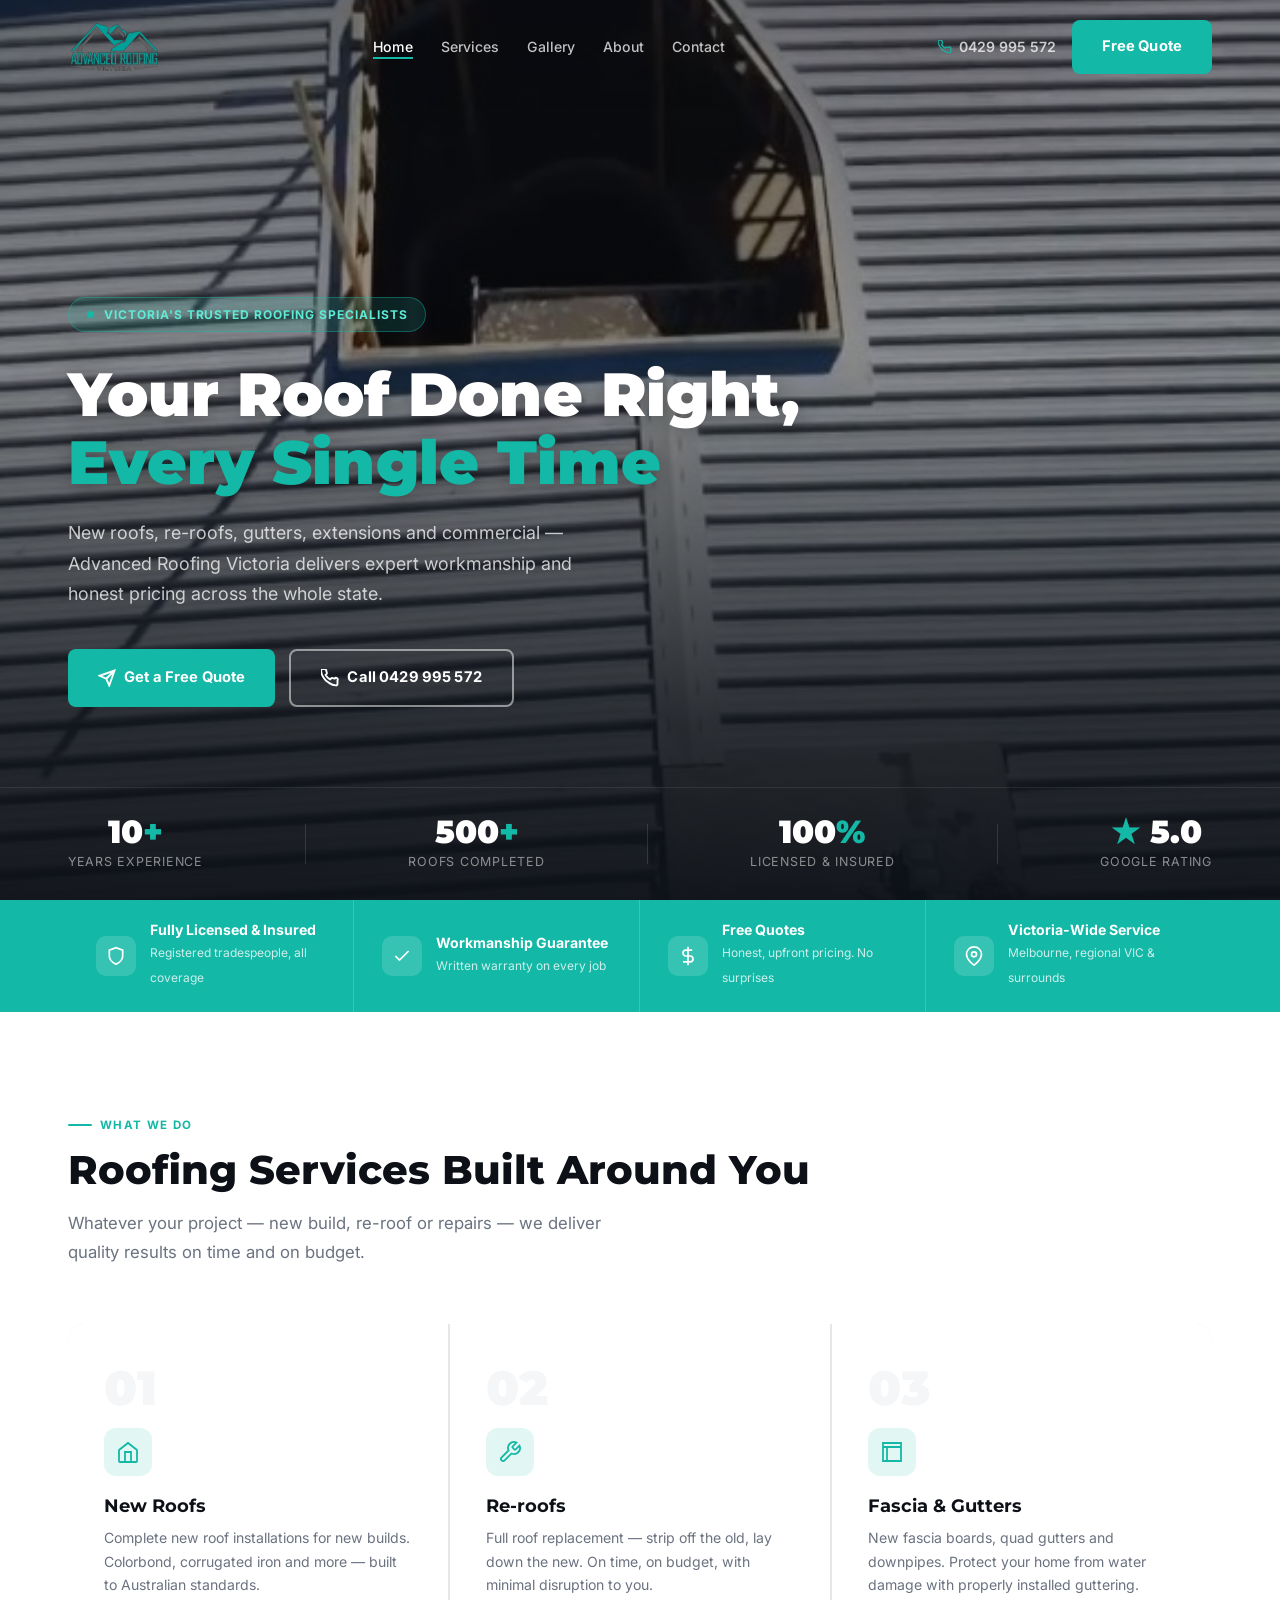
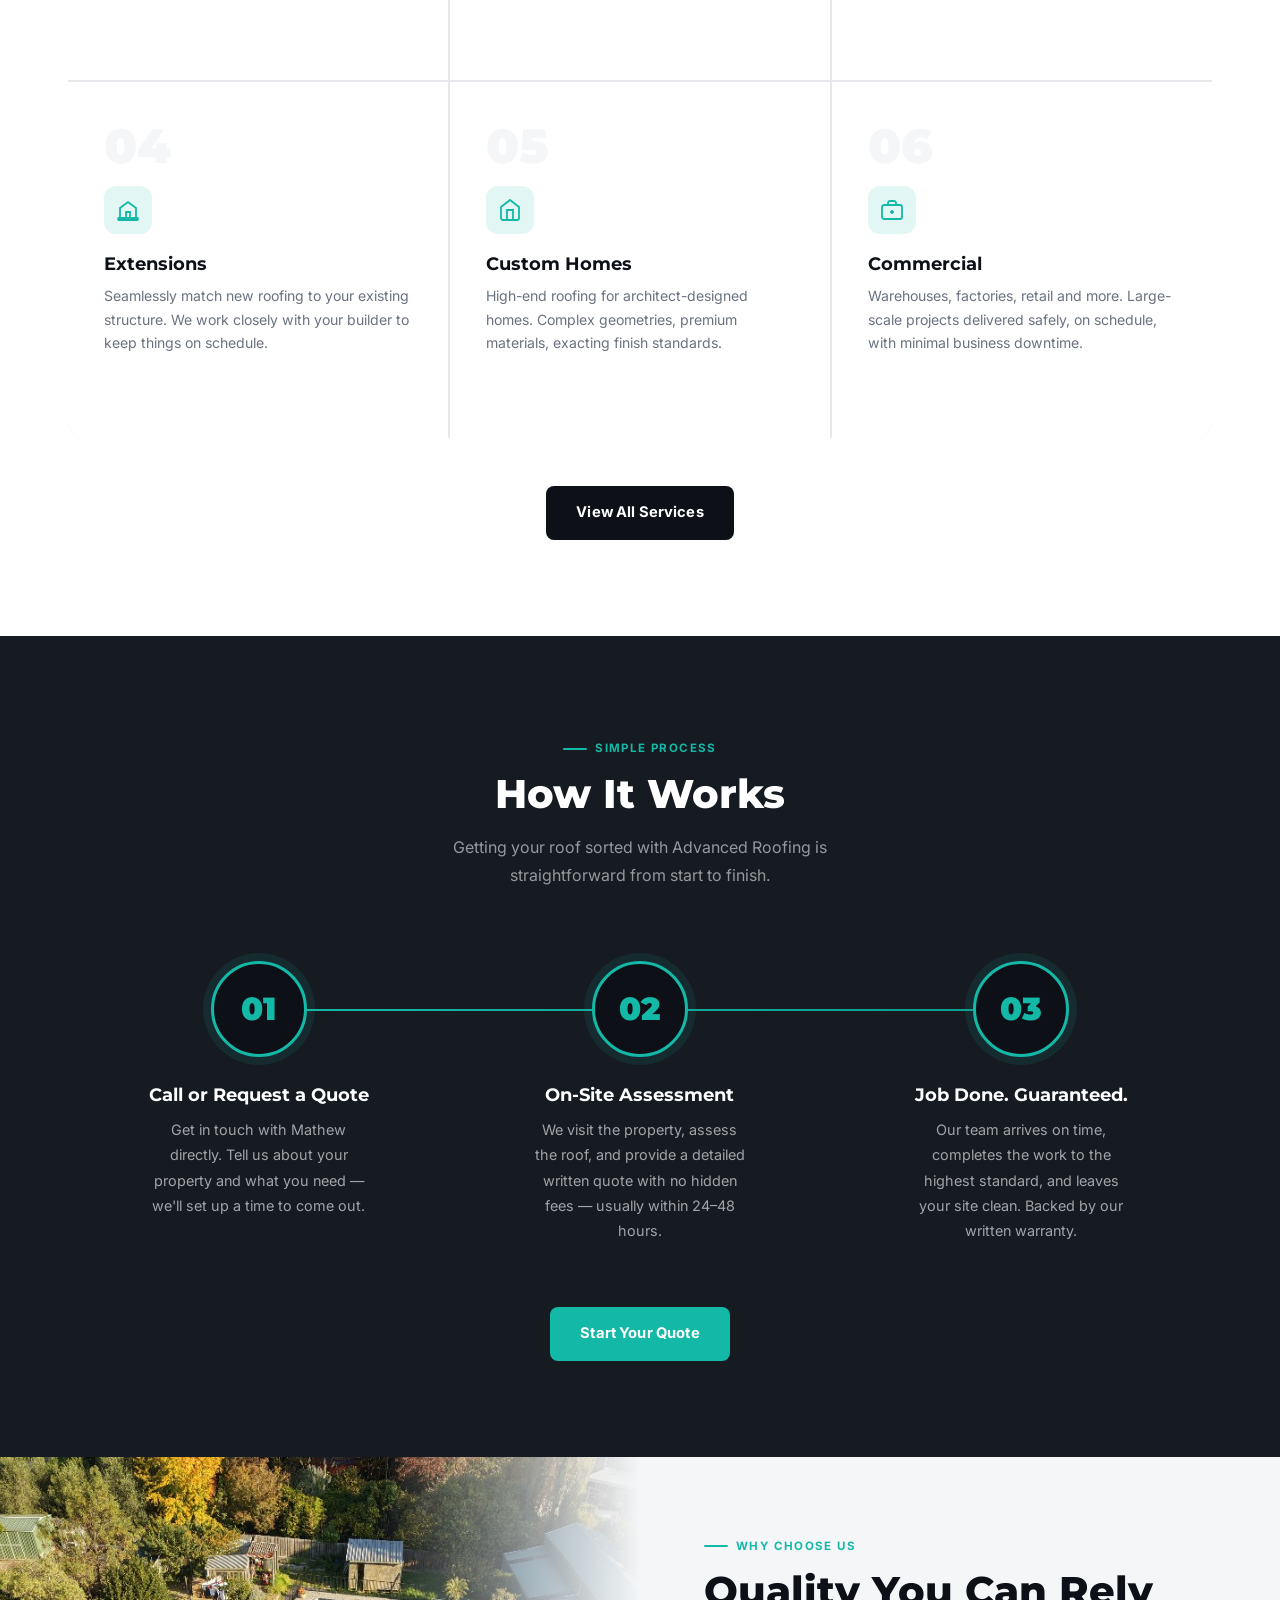
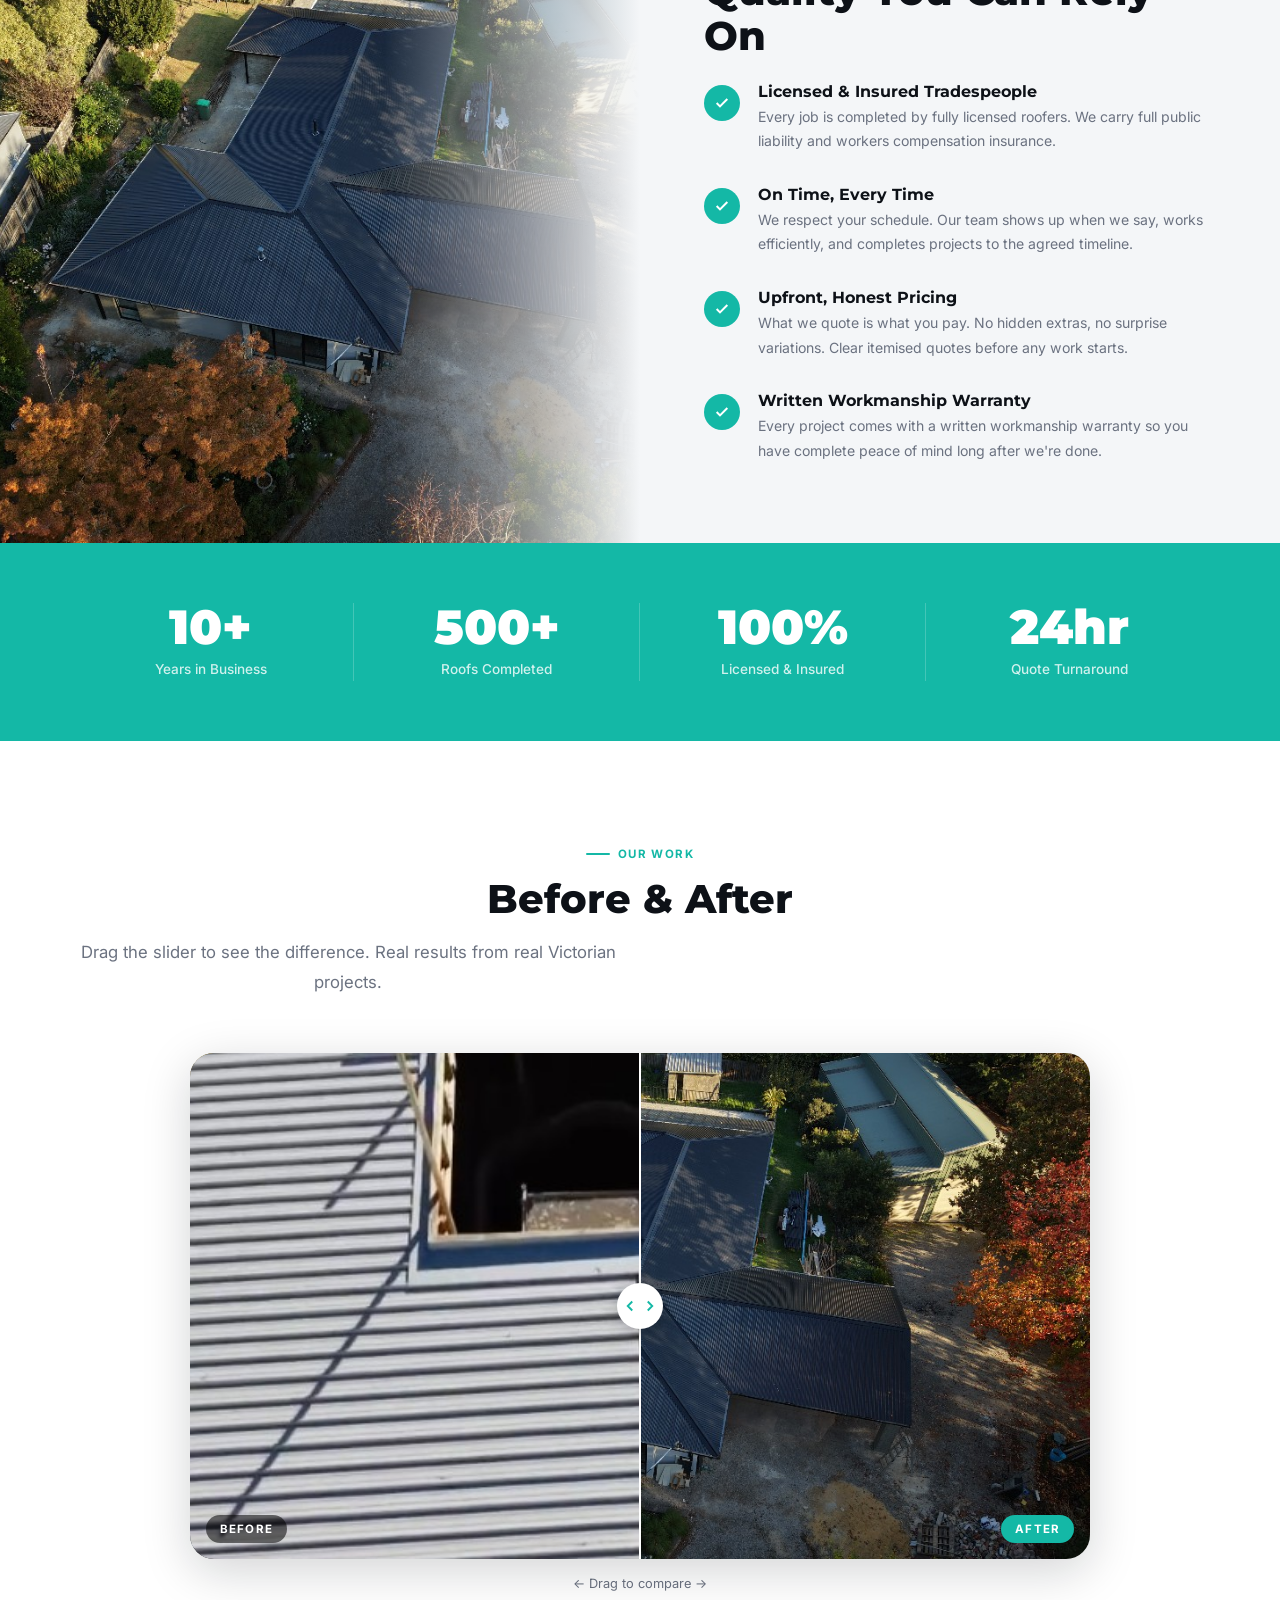
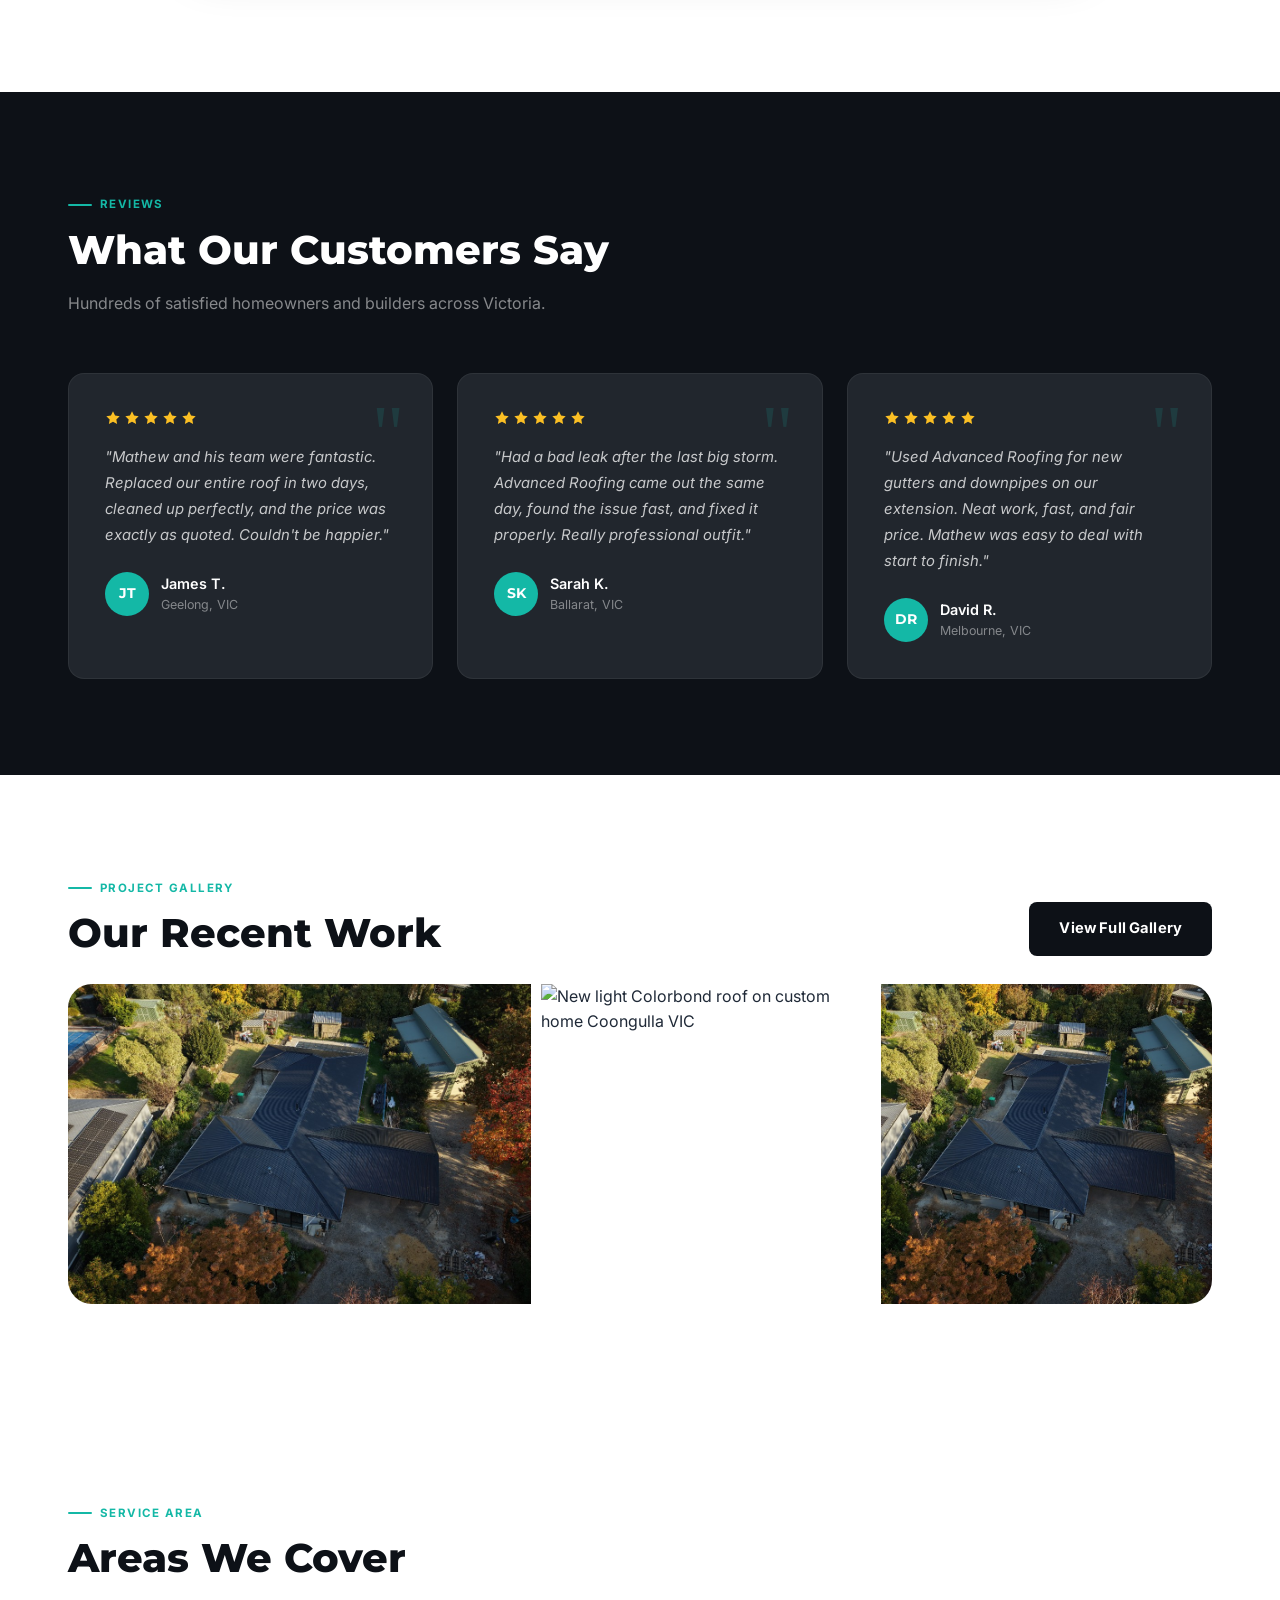
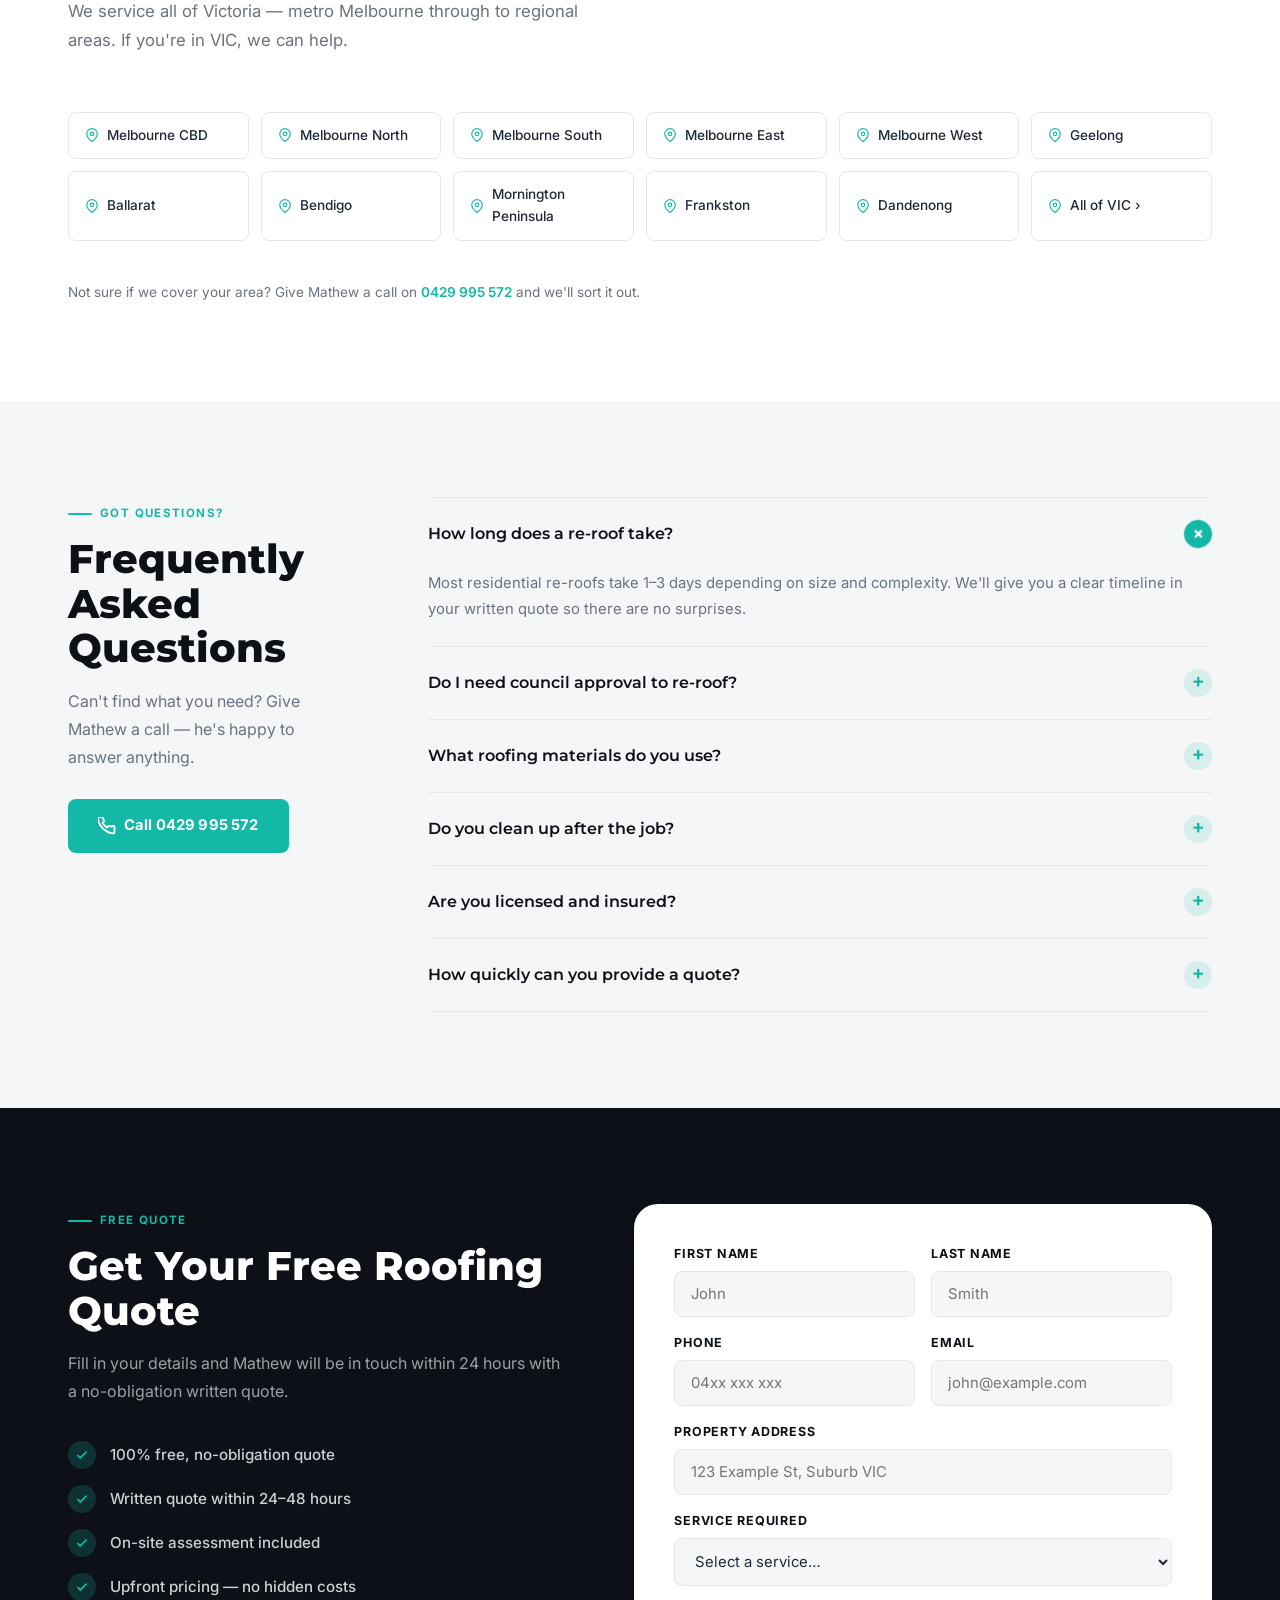
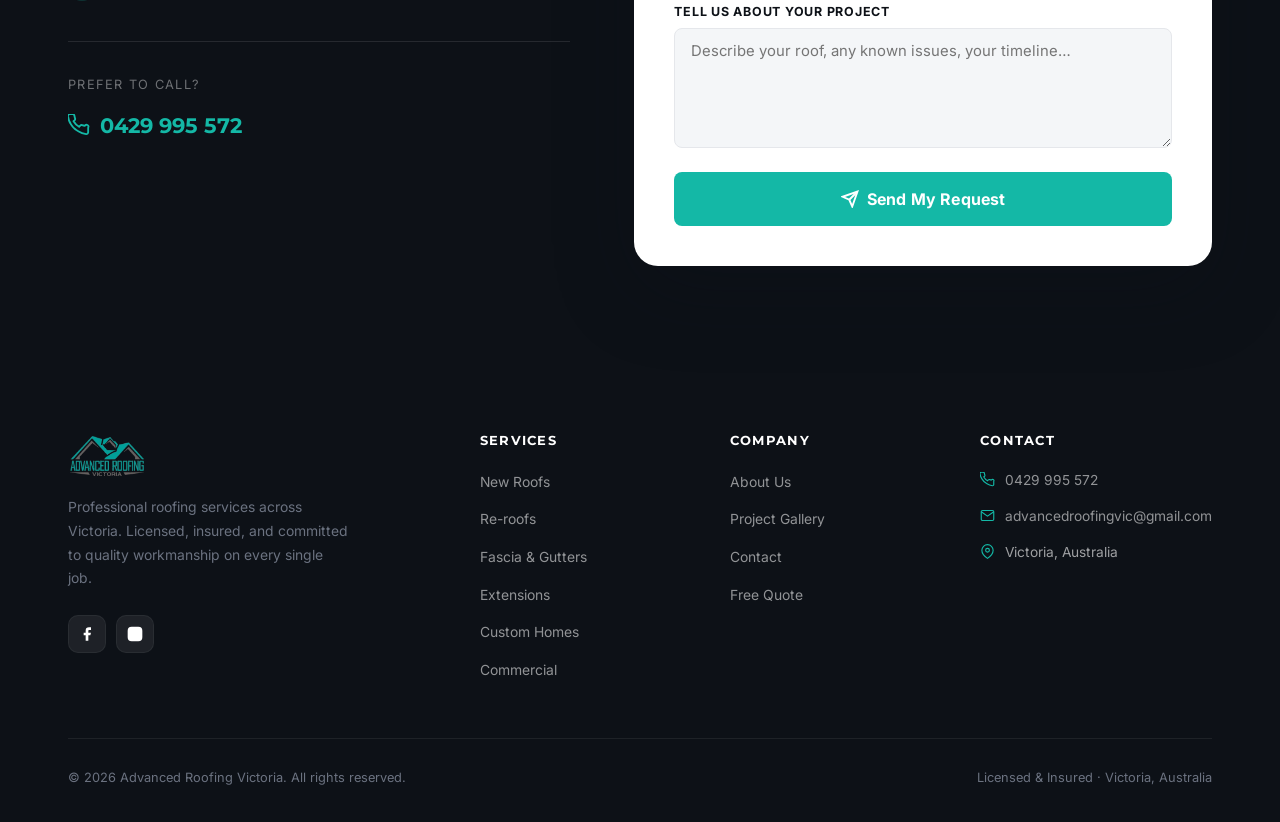
==== commit 5ff49565: "Add homepage quote section and expand stylesheet coverage. Includes quote form layout, before/after " ====
--- a/index.html
+++ b/index.html
@@ -11,22 +11,22 @@
   <!-- Navigation -->
   <nav class="navbar" id="navbar">
     <div class="container">
-      <a href="index.html" class="nav-logo">
+      <a href="/" class="nav-logo">
         <img src="images/logo.png" alt="Advanced Roofing Victoria" />
       </a>
       <ul class="nav-links">
-        <li><a href="index.html" class="active">Home</a></li>
-        <li><a href="services.html">Services</a></li>
-        <li><a href="gallery.html">Gallery</a></li>
-        <li><a href="about.html">About</a></li>
-        <li><a href="contact.html">Contact</a></li>
+        <li><a href="/" class="active">Home</a></li>
+        <li><a href="services">Services</a></li>
+        <li><a href="gallery">Gallery</a></li>
+        <li><a href="about">About</a></li>
+        <li><a href="contact">Contact</a></li>
       </ul>
       <div class="nav-right">
         <a href="tel:0429995572" class="nav-phone">
           <svg xmlns="http://www.w3.org/2000/svg" viewBox="0 0 24 24"><path d="M22 16.92v3a2 2 0 01-2.18 2 19.79 19.79 0 01-8.63-3.07A19.5 19.5 0 013.07 11a19.79 19.79 0 01-3.07-8.67A2 2 0 012 .18h3a2 2 0 012 1.72 12.05 12.05 0 00.7 2.81 2 2 0 01-.45 2.11L6.09 7.91a16 16 0 006 6l1.27-1.27a2 2 0 012.11-.45 12.05 12.05 0 002.81.7A2 2 0 0122 14.92v2z"/></svg>
           0429 995 572
         </a>
-        <a href="contact.html" class="btn btn-teal">Free Quote</a>
+        <a href="#quote" class="btn btn-teal">Free Quote</a>
       </div>
       <button class="hamburger" id="hamburger" aria-label="Toggle menu">
         <span></span><span></span><span></span>
@@ -35,22 +35,22 @@
   </nav>
   <!-- Mobile Nav -->
   <div class="mobile-nav" id="mobileNav">
-    <a href="index.html" onclick="closeMobileNav()">Home</a>
-    <a href="services.html" onclick="closeMobileNav()">Services</a>
-    <a href="gallery.html" onclick="closeMobileNav()">Gallery</a>
-    <a href="about.html" onclick="closeMobileNav()">About</a>
-    <a href="contact.html" onclick="closeMobileNav()">Contact</a>
+    <a href="/" onclick="closeMobileNav()">Home</a>
+    <a href="services" onclick="closeMobileNav()">Services</a>
+    <a href="gallery" onclick="closeMobileNav()">Gallery</a>
+    <a href="about" onclick="closeMobileNav()">About</a>
+    <a href="contact" onclick="closeMobileNav()">Contact</a>
     <a href="tel:0429995572" class="nav-phone" style="font-size:1.1rem;color:#14B8A6;margin-top:8px;">
       <svg xmlns="http://www.w3.org/2000/svg" viewBox="0 0 24 24" style="width:18px;height:18px;stroke:#14B8A6;fill:none;stroke-width:2;"><path d="M22 16.92v3a2 2 0 01-2.18 2 19.79 19.79 0 01-8.63-3.07A19.5 19.5 0 013.07 11a19.79 19.79 0 01-3.07-8.67A2 2 0 012 .18h3a2 2 0 012 1.72 12.05 12.05 0 00.7 2.81 2 2 0 01-.45 2.11L6.09 7.91a16 16 0 006 6l1.27-1.27a2 2 0 012.11-.45 12.05 12.05 0 002.81.7A2 2 0 0122 14.92v2z"/></svg>
       0429 995 572
     </a>
-    <a href="contact.html" class="btn btn-teal" style="margin-top:4px;">Get Free Quote</a>
+    <a href="#quote" class="btn btn-teal" style="margin-top:4px;">Get Free Quote</a>
   </div>
   <!-- ═══════════════════════════════════════
        HERO — Full-bleed aerial photo
   ════════════════════════════════════════ -->
   <section class="hero">
-    <div class="hero-bg" aria-hidden="true"></div>
+    <!-- Video background -->
     <video class="hero-video" autoplay muted loop playsinline poster="images/hero-poster.jpg">
       <source src="images/hero-video.mp4" type="video/mp4" />
     </video>
@@ -66,7 +66,7 @@
           New roofs, re-roofs, gutters, extensions and commercial — Advanced Roofing Victoria delivers expert workmanship and honest pricing across the whole state.
         </p>
         <div class="hero-actions">
-          <a href="contact.html" class="btn btn-teal">
+          <a href="#quote" class="btn btn-teal">
             <svg xmlns="http://www.w3.org/2000/svg" width="18" height="18" fill="none" stroke="currentColor" stroke-width="2.5" viewBox="0 0 24 24"><line x1="22" y1="2" x2="11" y2="13"/><polygon points="22 2 15 22 11 13 2 9 22 2"/></svg>
             Get a Free Quote
           </a>
@@ -160,7 +160,7 @@
           </div>
           <h3>New Roofs</h3>
           <p>Complete new roof installations for new builds. Colorbond, corrugated iron and more — built to Australian standards.</p>
-          <a href="services.html#new-roofs" class="service-link">
+          <a href="services#new-roofs" class="service-link">
             Learn more
             <svg xmlns="http://www.w3.org/2000/svg" viewBox="0 0 24 24"><line x1="5" y1="12" x2="19" y2="12"/><polyline points="12 5 19 12 12 19"/></svg>
           </a>
@@ -172,7 +172,7 @@
           </div>
           <h3>Re-roofs</h3>
           <p>Full roof replacement — strip off the old, lay down the new. On time, on budget, with minimal disruption to you.</p>
-          <a href="services.html#reroofs" class="service-link">
+          <a href="services#reroofs" class="service-link">
             Learn more
             <svg xmlns="http://www.w3.org/2000/svg" viewBox="0 0 24 24"><line x1="5" y1="12" x2="19" y2="12"/><polyline points="12 5 19 12 12 19"/></svg>
           </a>
@@ -184,7 +184,7 @@
           </div>
           <h3>Fascia &amp; Gutters</h3>
           <p>New fascia boards, quad gutters and downpipes. Protect your home from water damage with properly installed guttering.</p>
-          <a href="services.html#gutters" class="service-link">
+          <a href="services#gutters" class="service-link">
             Learn more
             <svg xmlns="http://www.w3.org/2000/svg" viewBox="0 0 24 24"><line x1="5" y1="12" x2="19" y2="12"/><polyline points="12 5 19 12 12 19"/></svg>
           </a>
@@ -196,7 +196,7 @@
           </div>
           <h3>Extensions</h3>
           <p>Seamlessly match new roofing to your existing structure. We work closely with your builder to keep things on schedule.</p>
-          <a href="services.html#extensions" class="service-link">
+          <a href="services#extensions" class="service-link">
             Learn more
             <svg xmlns="http://www.w3.org/2000/svg" viewBox="0 0 24 24"><line x1="5" y1="12" x2="19" y2="12"/><polyline points="12 5 19 12 12 19"/></svg>
           </a>
@@ -208,7 +208,7 @@
           </div>
           <h3>Custom Homes</h3>
           <p>High-end roofing for architect-designed homes. Complex geometries, premium materials, exacting finish standards.</p>
-          <a href="services.html#custom-homes" class="service-link">
+          <a href="services#custom-homes" class="service-link">
             Learn more
             <svg xmlns="http://www.w3.org/2000/svg" viewBox="0 0 24 24"><line x1="5" y1="12" x2="19" y2="12"/><polyline points="12 5 19 12 12 19"/></svg>
           </a>
@@ -220,14 +220,14 @@
           </div>
           <h3>Commercial</h3>
           <p>Warehouses, factories, retail and more. Large-scale projects delivered safely, on schedule, with minimal business downtime.</p>
-          <a href="services.html#commercial" class="service-link">
+          <a href="services#commercial" class="service-link">
             Learn more
             <svg xmlns="http://www.w3.org/2000/svg" viewBox="0 0 24 24"><line x1="5" y1="12" x2="19" y2="12"/><polyline points="12 5 19 12 12 19"/></svg>
           </a>
         </div>
       </div>
       <div style="text-align:center;margin-top:48px;">
-        <a href="services.html" class="btn btn-dark">View All Services</a>
+        <a href="services" class="btn btn-dark">View All Services</a>
       </div>
     </div>
   </section>
@@ -259,7 +259,7 @@
         </div>
       </div>
       <div style="text-align:center;margin-top:64px;">
-        <a href="contact.html" class="btn btn-teal">Start Your Quote</a>
+        <a href="#quote" class="btn btn-teal">Start Your Quote</a>
       </div>
     </div>
   </section>
@@ -440,18 +440,18 @@
           <span class="section-eyebrow">Project Gallery</span>
           <h2 class="section-title" style="margin-bottom:0;">Our Recent Work</h2>
         </div>
-        <a href="gallery.html" class="btn btn-dark">View Full Gallery</a>
+        <a href="gallery" class="btn btn-dark">View Full Gallery</a>
       </div>
       <div class="gallery-preview-grid">
-        <a href="gallery.html" class="gp-item gp-item--large">
+        <a href="gallery" class="gp-item gp-item--large">
           <img src="images/IMG_0963.jpg" alt="Dark Colorbond metal roof installation Victoria" loading="lazy" />
           <div class="gp-overlay"><span>Colorbond Roof — VIC</span></div>
         </a>
-        <a href="gallery.html" class="gp-item">
+        <a href="gallery" class="gp-item">
           <img src="images/IMG_5528.jpg" alt="New light Colorbond roof on custom home Coongulla VIC" loading="lazy" />
           <div class="gp-overlay"><span>Coongulla — VIC</span></div>
         </a>
-        <a href="gallery.html" class="gp-item">
+        <a href="gallery" class="gp-item">
           <img src="images/project-1.jpg" alt="Aerial completed roof project Lilydale VIC" loading="lazy" />
           <div class="gp-overlay"><span>Lilydale — VIC</span></div>
         </a>
@@ -564,29 +564,114 @@
     </div>
   </section>
   <!-- ═══════════════════════════════════════
-       CTA BANNER
-  ════════════════════════════════════════ -->
-  <div class="cta-banner">
-    <div class="cta-banner-bg"></div>
-    <div class="container">
-      <span class="section-eyebrow" style="justify-content:center;">Get Started Today</span>
-      <h2>Ready for a Better Roof?</h2>
-      <p>Free quotes, honest pricing, licensed tradespeople. Serving all of Victoria — response within 24 hours, guaranteed.</p>
-      <div class="cta-actions">
-        <a href="contact.html" class="btn btn-teal">Request a Free Quote</a>
-        <a href="tel:0429995572" class="btn btn-outline-white">
-          <svg xmlns="http://www.w3.org/2000/svg" width="18" height="18" fill="none" stroke="currentColor" stroke-width="2.5" viewBox="0 0 24 24"><path d="M22 16.92v3a2 2 0 01-2.18 2 19.79 19.79 0 01-8.63-3.07A19.5 19.5 0 013.07 11a19.79 19.79 0 01-3.07-8.67A2 2 0 012 .18h3a2 2 0 012 1.72 12.05 12.05 0 00.7 2.81 2 2 0 01-.45 2.11L6.09 7.91a16 16 0 006 6l1.27-1.27a2 2 0 012.11-.45 12.05 12.05 0 002.81.7A2 2 0 0122 14.92v2z"/></svg>
-          Call 0429 995 572
-        </a>
-      </div>
-    </div>
-  </div>
+       QUOTE FORM
+  ════════════════════════════════════════ -->
+  <section class="section section--dark" id="quote">
+    <div class="container">
+      <div class="home-quote-layout">
+        <!-- Left — info -->
+        <div class="home-quote-info">
+          <span class="section-eyebrow">Free Quote</span>
+          <h2 class="section-title section-title--white">Get Your Free Roofing Quote</h2>
+          <p style="color:rgba(255,255,255,0.6);line-height:1.75;margin-bottom:36px;">Fill in your details and Mathew will be in touch within 24 hours with a no-obligation written quote.</p>
+          <div class="home-quote-points">
+            <div class="hq-point">
+              <div class="hq-check">
+                <svg xmlns="http://www.w3.org/2000/svg" viewBox="0 0 24 24"><polyline points="20 6 9 17 4 12"/></svg>
+              </div>
+              <span>100% free, no-obligation quote</span>
+            </div>
+            <div class="hq-point">
+              <div class="hq-check">
+                <svg xmlns="http://www.w3.org/2000/svg" viewBox="0 0 24 24"><polyline points="20 6 9 17 4 12"/></svg>
+              </div>
+              <span>Written quote within 24–48 hours</span>
+            </div>
+            <div class="hq-point">
+              <div class="hq-check">
+                <svg xmlns="http://www.w3.org/2000/svg" viewBox="0 0 24 24"><polyline points="20 6 9 17 4 12"/></svg>
+              </div>
+              <span>On-site assessment included</span>
+            </div>
+            <div class="hq-point">
+              <div class="hq-check">
+                <svg xmlns="http://www.w3.org/2000/svg" viewBox="0 0 24 24"><polyline points="20 6 9 17 4 12"/></svg>
+              </div>
+              <span>Upfront pricing — no hidden costs</span>
+            </div>
+          </div>
+          <div style="margin-top:40px;padding-top:32px;border-top:1px solid rgba(255,255,255,0.1);">
+            <p style="font-size:0.8rem;text-transform:uppercase;letter-spacing:0.1em;color:rgba(255,255,255,0.4);margin-bottom:12px;">Prefer to call?</p>
+            <a href="tel:0429995572" style="display:inline-flex;align-items:center;gap:10px;color:var(--teal);font-size:1.3rem;font-weight:700;font-family:var(--font-head);">
+              <svg xmlns="http://www.w3.org/2000/svg" width="22" height="22" fill="none" stroke="currentColor" stroke-width="2" viewBox="0 0 24 24"><path d="M22 16.92v3a2 2 0 01-2.18 2 19.79 19.79 0 01-8.63-3.07A19.5 19.5 0 013.07 11a19.79 19.79 0 01-3.07-8.67A2 2 0 012 .18h3a2 2 0 012 1.72 12.05 12.05 0 00.7 2.81 2 2 0 01-.45 2.11L6.09 7.91a16 16 0 006 6l1.27-1.27a2 2 0 012.11-.45 12.05 12.05 0 002.81.7A2 2 0 0122 14.92v2z"/></svg>
+              0429 995 572
+            </a>
+          </div>
+        </div>
+        <!-- Right — form -->
+        <div class="home-quote-form">
+          <!-- Replace YOUR_FORM_ID with your Formspree form ID (see contact.html for instructions) -->
+          <form id="homeQuoteForm">
+            <input type="hidden" name="_subject" value="New Quote Request — Advanced Roofing Victoria" />
+            <div class="form-row">
+              <div class="form-group">
+                <label for="hqFirstName">First Name</label>
+                <input type="text" id="hqFirstName" name="firstName" placeholder="John" required />
+              </div>
+              <div class="form-group">
+                <label for="hqLastName">Last Name</label>
+                <input type="text" id="hqLastName" name="lastName" placeholder="Smith" required />
+              </div>
+            </div>
+            <div class="form-row">
+              <div class="form-group">
+                <label for="hqPhone">Phone</label>
+                <input type="tel" id="hqPhone" name="phone" placeholder="04xx xxx xxx" required />
+              </div>
+              <div class="form-group">
+                <label for="hqEmail">Email</label>
+                <input type="email" id="hqEmail" name="email" placeholder="john@example.com" />
+              </div>
+            </div>
+            <div class="form-group">
+              <label for="hqAddress">Property Address</label>
+              <input type="text" id="hqAddress" name="address" placeholder="123 Example St, Suburb VIC" />
+            </div>
+            <div class="form-group">
+              <label for="hqService">Service Required</label>
+              <select id="hqService" name="service">
+                <option value="">Select a service…</option>
+                <option value="new-roof">New Roof</option>
+                <option value="reroof">Re-roof</option>
+                <option value="gutters">Fascia &amp; Gutters</option>
+                <option value="extension">Extension Roofing</option>
+                <option value="custom-home">Custom Home</option>
+                <option value="commercial">Commercial</option>
+                <option value="other">Other / Not Sure</option>
+              </select>
+            </div>
+            <div class="form-group">
+              <label for="hqMessage">Tell Us About Your Project</label>
+              <textarea id="hqMessage" name="message" placeholder="Describe your roof, any known issues, your timeline…" rows="4"></textarea>
+            </div>
+            <button type="submit" class="btn btn-teal form-submit" id="hqSubmitBtn">
+              <svg xmlns="http://www.w3.org/2000/svg" width="18" height="18" viewBox="0 0 24 24" fill="none" stroke="currentColor" stroke-width="2.5"><line x1="22" y1="2" x2="11" y2="13"/><polygon points="22 2 15 22 11 13 2 9 22 2"/></svg>
+              Send My Request
+            </button>
+            <div class="form-success" id="hqFormSuccess">
+              ✓ Thanks! Mathew will be in touch within 24 hours.
+            </div>
+          </form>
+        </div>
+      </div>
+    </div>
+  </section>
   <!-- Footer -->
   <footer class="footer">
     <div class="container">
       <div class="footer-grid">
         <div class="footer-brand">
-          <a href="index.html" class="nav-logo">
+          <a href="/" class="nav-logo">
             <img src="images/logo.png" alt="Advanced Roofing Victoria" style="height:44px;width:auto;" />
           </a>
           <p>Professional roofing services across Victoria. Licensed, insured, and committed to quality workmanship on every single job.</p>
@@ -602,21 +687,21 @@
         <div class="footer-col">
           <h4>Services</h4>
           <ul>
-            <li><a href="services.html#new-roofs">New Roofs</a></li>
-            <li><a href="services.html#reroofs">Re-roofs</a></li>
-            <li><a href="services.html#gutters">Fascia &amp; Gutters</a></li>
-            <li><a href="services.html#extensions">Extensions</a></li>
-            <li><a href="services.html#custom-homes">Custom Homes</a></li>
-            <li><a href="services.html#commercial">Commercial</a></li>
+            <li><a href="services#new-roofs">New Roofs</a></li>
+            <li><a href="services#reroofs">Re-roofs</a></li>
+            <li><a href="services#gutters">Fascia &amp; Gutters</a></li>
+            <li><a href="services#extensions">Extensions</a></li>
+            <li><a href="services#custom-homes">Custom Homes</a></li>
+            <li><a href="services#commercial">Commercial</a></li>
           </ul>
         </div>
         <div class="footer-col">
           <h4>Company</h4>
           <ul>
-            <li><a href="about.html">About Us</a></li>
-            <li><a href="gallery.html">Project Gallery</a></li>
-            <li><a href="contact.html">Contact</a></li>
-            <li><a href="contact.html">Free Quote</a></li>
+            <li><a href="about">About Us</a></li>
+            <li><a href="gallery">Project Gallery</a></li>
+            <li><a href="contact">Contact</a></li>
+            <li><a href="#quote">Free Quote</a></li>
           </ul>
         </div>
         <div class="footer-col">
@@ -656,6 +741,44 @@
     if (heroVideo) {
       heroVideo.play().catch(() => {});
     }
+    // ── Homepage Quote Form — Formspree submission ──
+    // Replace YOUR_FORM_ID with your Formspree form ID (see contact.html for setup instructions)
+    const HQ_FORMSPREE_ID = 'YOUR_FORM_ID';
+    document.getElementById('homeQuoteForm').addEventListener('submit', async (e) => {
+      e.preventDefault();
+      const form    = e.target;
+      const btn     = document.getElementById('hqSubmitBtn');
+      const success = document.getElementById('hqFormSuccess');
+      btn.disabled = true;
+      btn.innerHTML = '⏳ Sending…';
+      try {
+        const res = await fetch(`https://formspree.io/f/${HQ_FORMSPREE_ID}`, {
+          method: 'POST',
+          body: new FormData(form),
+          headers: { Accept: 'application/json' }
+        });
+        if (res.ok) {
+          success.style.display = 'block';
+          form.reset();
+          btn.innerHTML = '✓ Sent!';
+          setTimeout(() => {
+            success.style.display = 'none';
+            btn.disabled = false;
+            btn.innerHTML = '<svg xmlns="http://www.w3.org/2000/svg" width="18" height="18" viewBox="0 0 24 24" fill="none" stroke="currentColor" stroke-width="2.5"><line x1="22" y1="2" x2="11" y2="13"/><polygon points="22 2 15 22 11 13 2 9 22 2"/></svg> Send My Request';
+          }, 6000);
+        } else {
+          throw new Error();
+        }
+      } catch {
+        btn.disabled = false;
+        btn.innerHTML = '<svg xmlns="http://www.w3.org/2000/svg" width="18" height="18" viewBox="0 0 24 24" fill="none" stroke="currentColor" stroke-width="2.5"><line x1="22" y1="2" x2="11" y2="13"/><polygon points="22 2 15 22 11 13 2 9 22 2"/></svg> Send My Request';
+        alert('Something went wrong — please call Mathew on 0429 995 572.');
+      }
+    });
+    // Smooth scroll for #quote anchor (closes mobile nav if open)
+    document.querySelectorAll('a[href="#quote"]').forEach(a => {
+      a.addEventListener('click', () => closeMobileNav && closeMobileNav());
+    });
   </script>
 </body>
-</html>+</html>
--- a/css/styles.css
+++ b/css/styles.css
@@ -1234,6 +1234,60 @@
   font-size: 0.82rem;
 }
 .image-placeholder svg { width: 44px; height: 44px; opacity: 0.3; }
+/* ── Homepage Quote Form ── */
+.home-quote-layout {
+  display: grid;
+  grid-template-columns: 1fr 1.15fr;
+  gap: 64px;
+  align-items: start;
+}
+.home-quote-points {
+  display: flex;
+  flex-direction: column;
+  gap: 16px;
+}
+.hq-point {
+  display: flex;
+  align-items: center;
+  gap: 14px;
+  color: rgba(255,255,255,0.8);
+  font-size: 0.95rem;
+  font-weight: 500;
+}
+.hq-check {
+  width: 28px;
+  height: 28px;
+  border-radius: 50%;
+  background: rgba(20,184,166,0.2);
+  display: flex;
+  align-items: center;
+  justify-content: center;
+  flex-shrink: 0;
+}
+.hq-check svg {
+  width: 14px;
+  height: 14px;
+  stroke: var(--teal);
+  fill: none;
+  stroke-width: 3;
+}
+.home-quote-form {
+  background: var(--white);
+  border-radius: var(--radius-xl);
+  padding: 40px;
+  box-shadow: var(--shadow-xl);
+}
+.home-quote-form .form-group label { color: var(--dark); }
+.home-quote-form .form-group input,
+.home-quote-form .form-group select,
+.home-quote-form .form-group textarea {
+  background: var(--grey-light);
+  border-color: var(--border);
+}
+@media (max-width: 900px) {
+  .home-quote-layout { grid-template-columns: 1fr; gap: 40px; }
+  .home-quote-form { padding: 28px; }
+}
 /* ── Responsive ── */
 @media (max-width: 1024px) {
   .services-grid { grid-template-columns: repeat(2, 1fr); }
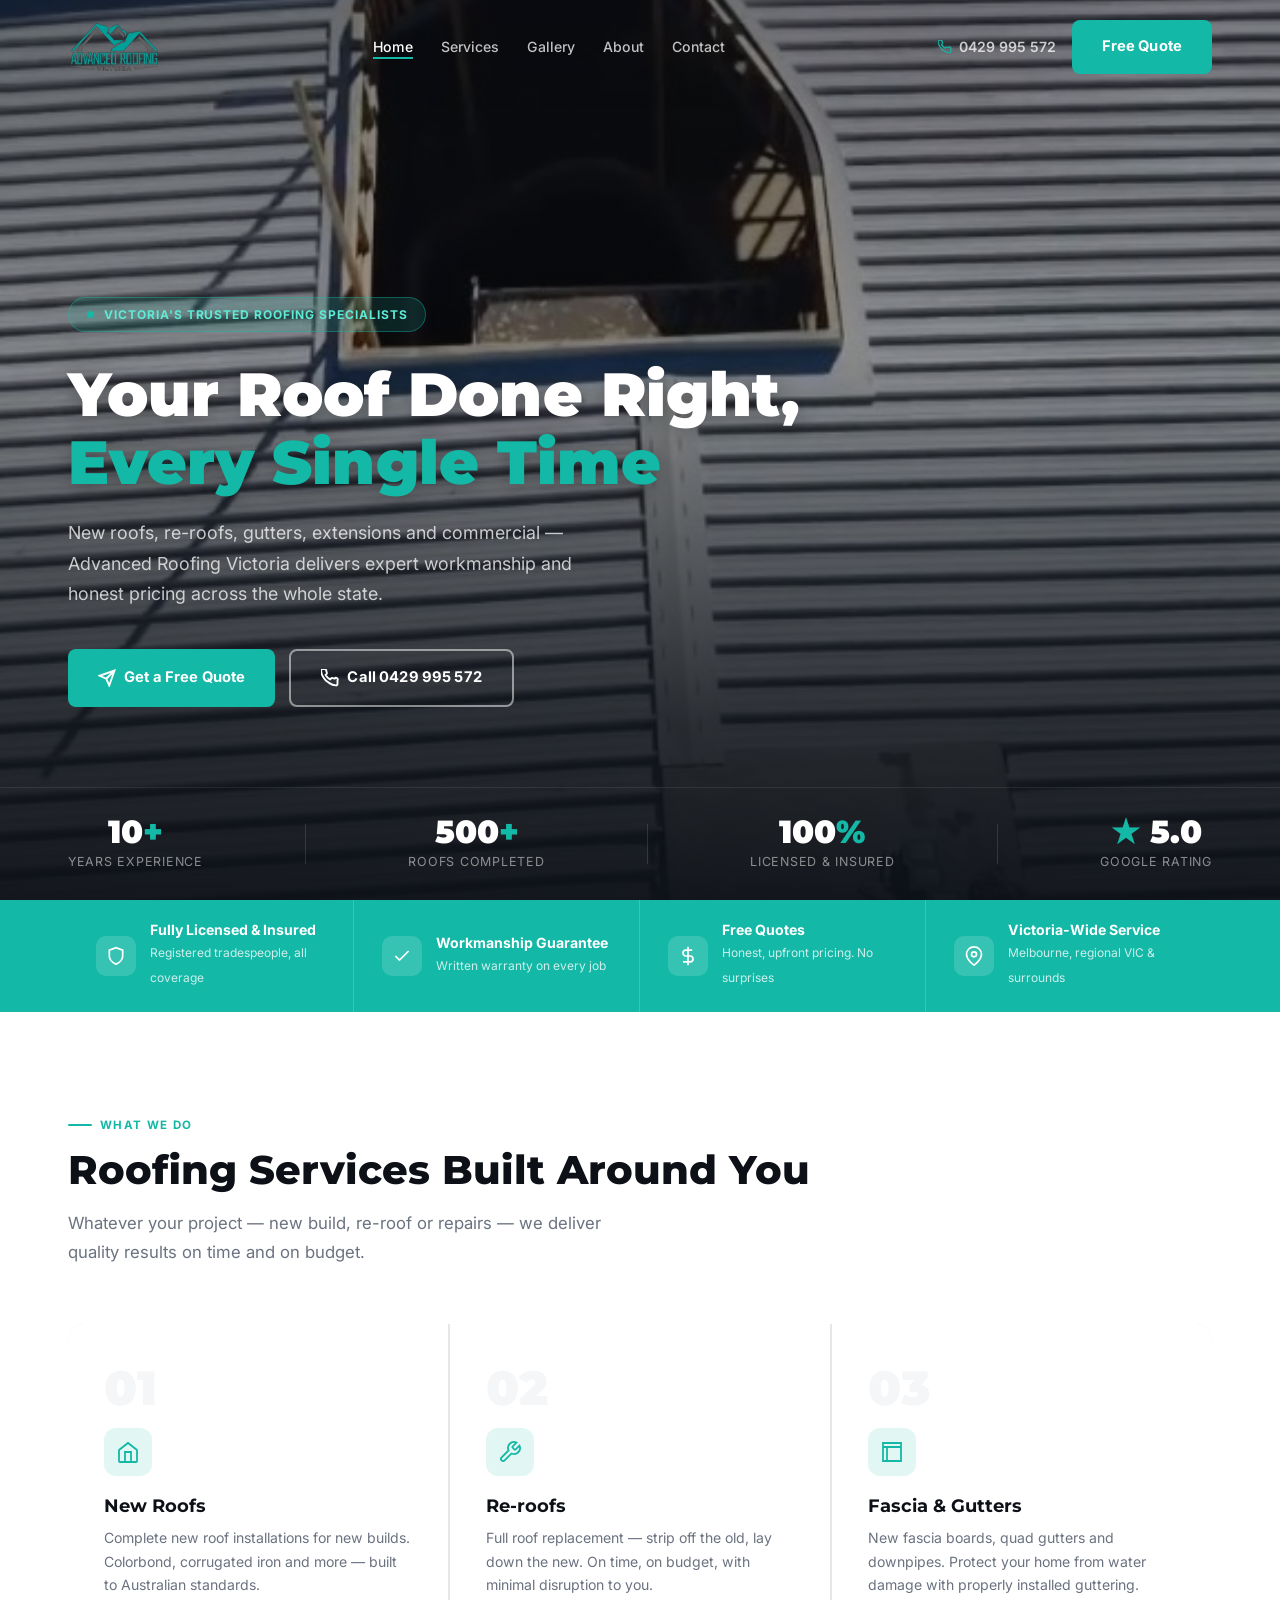
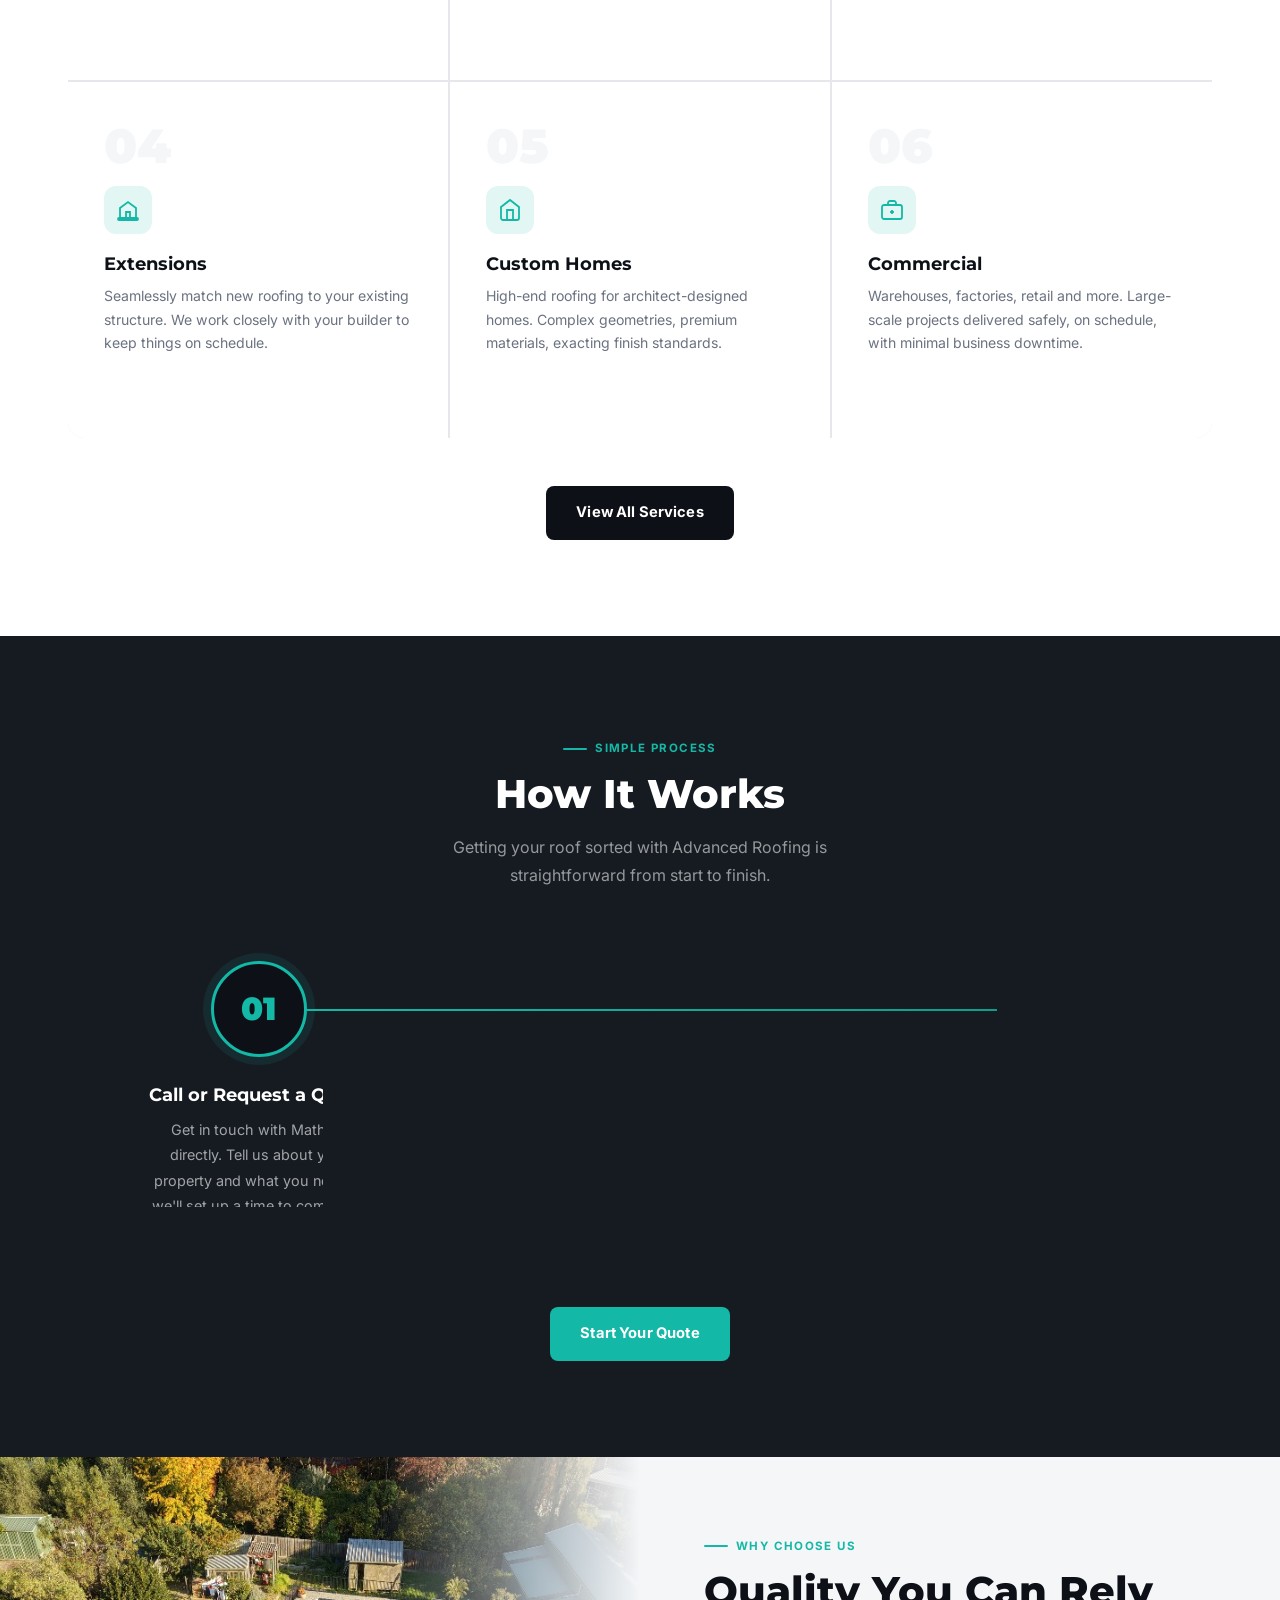
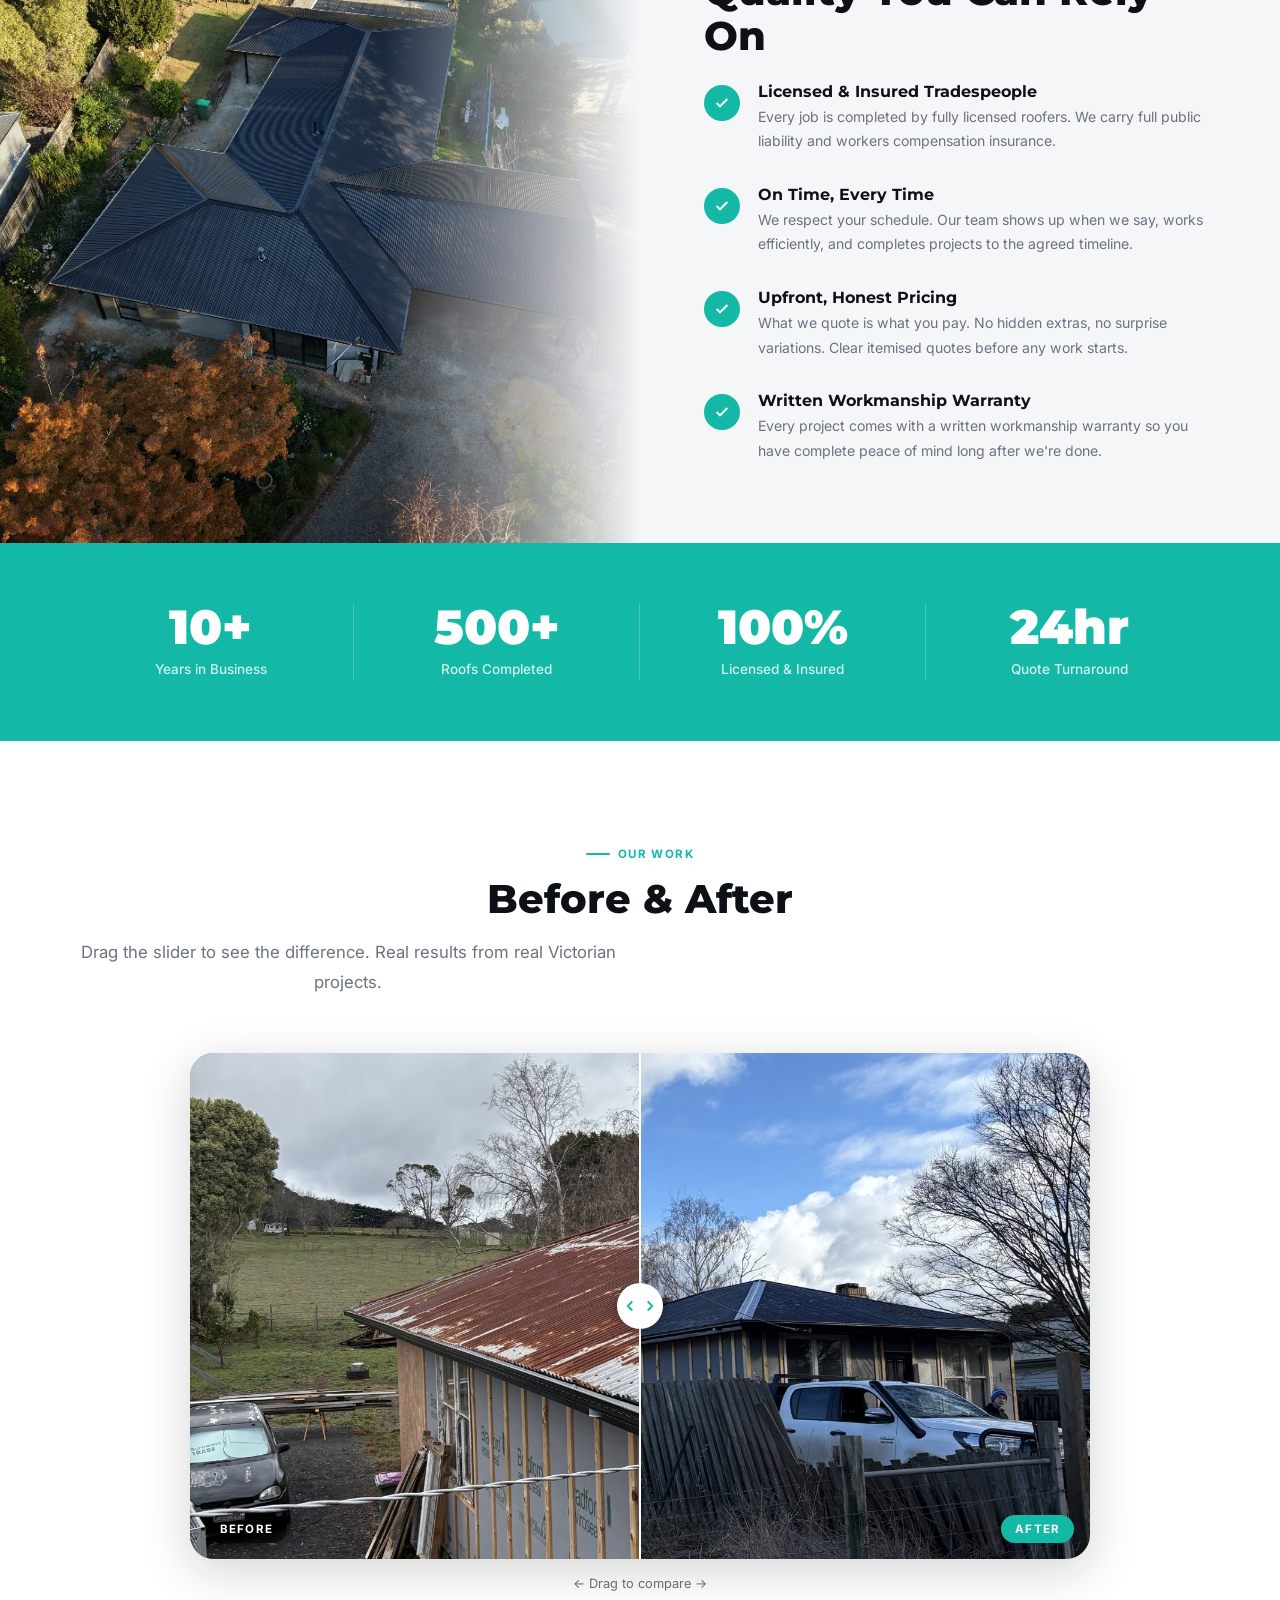
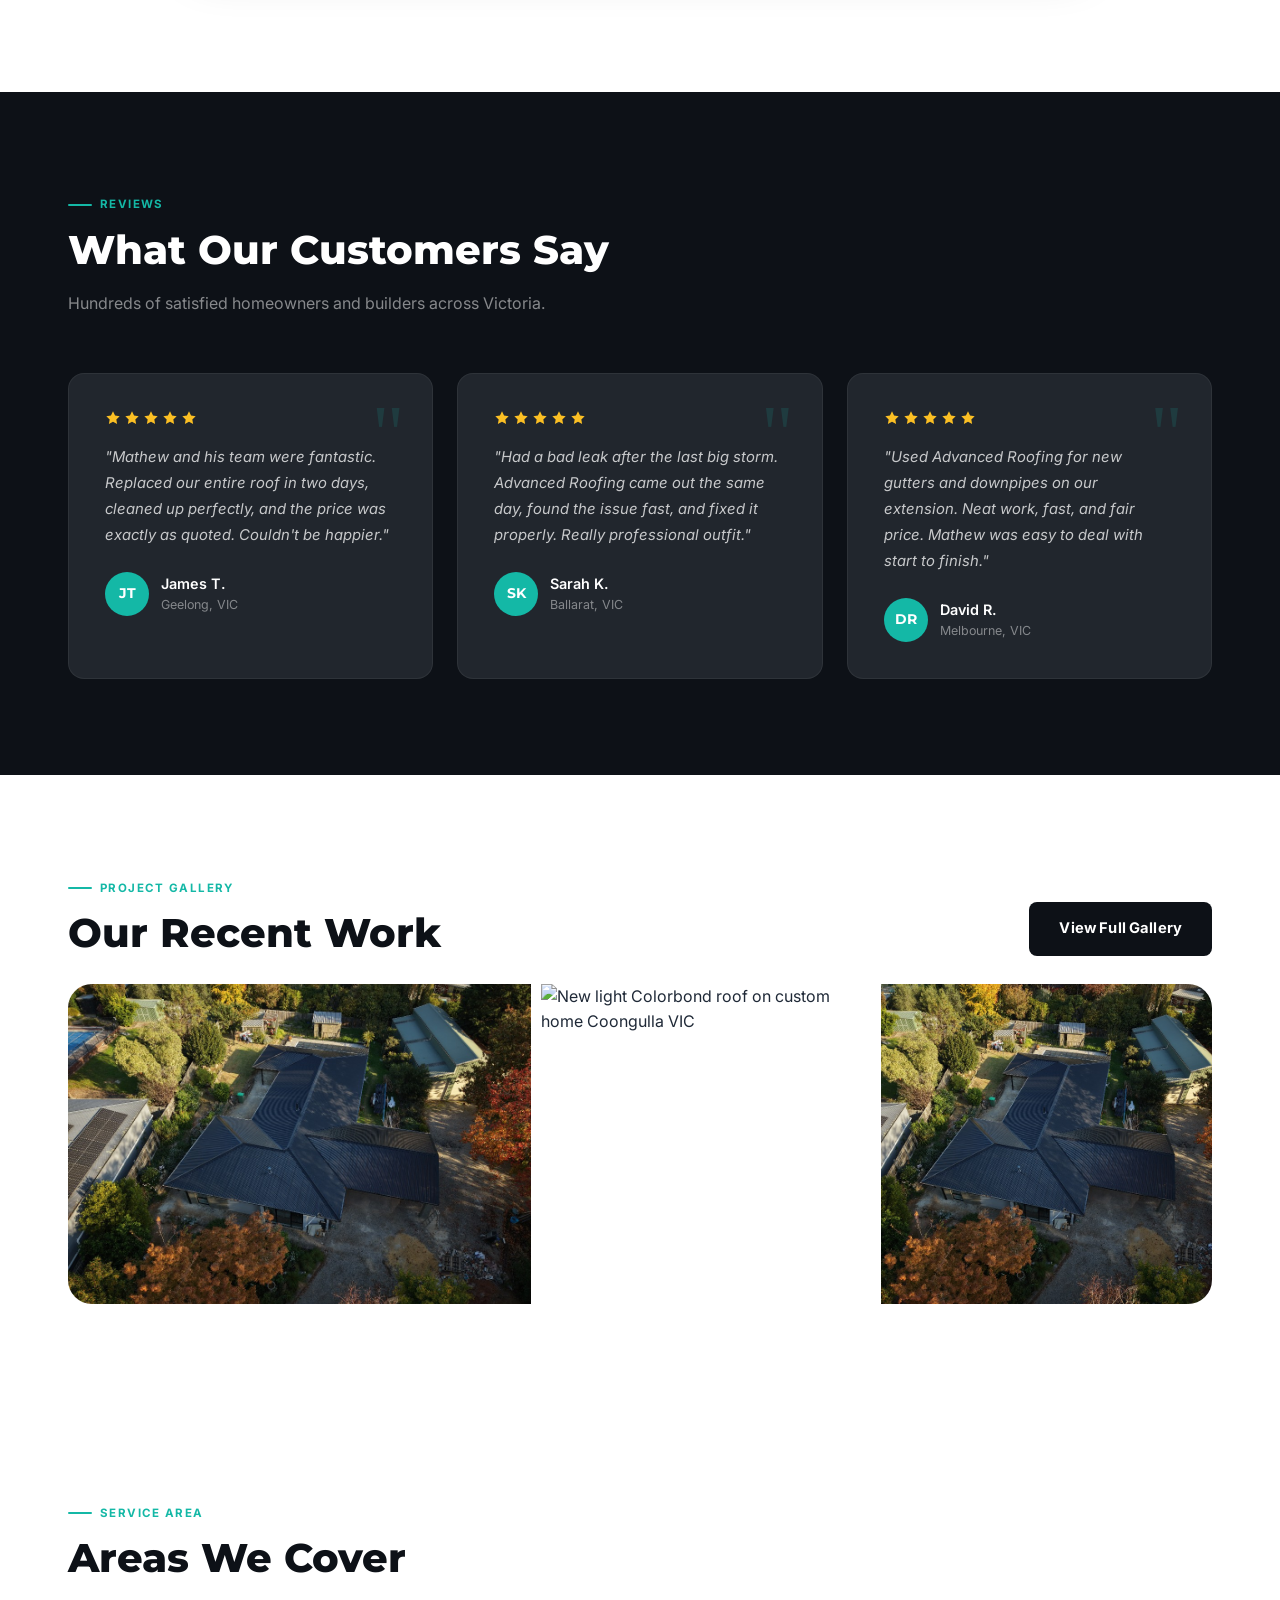
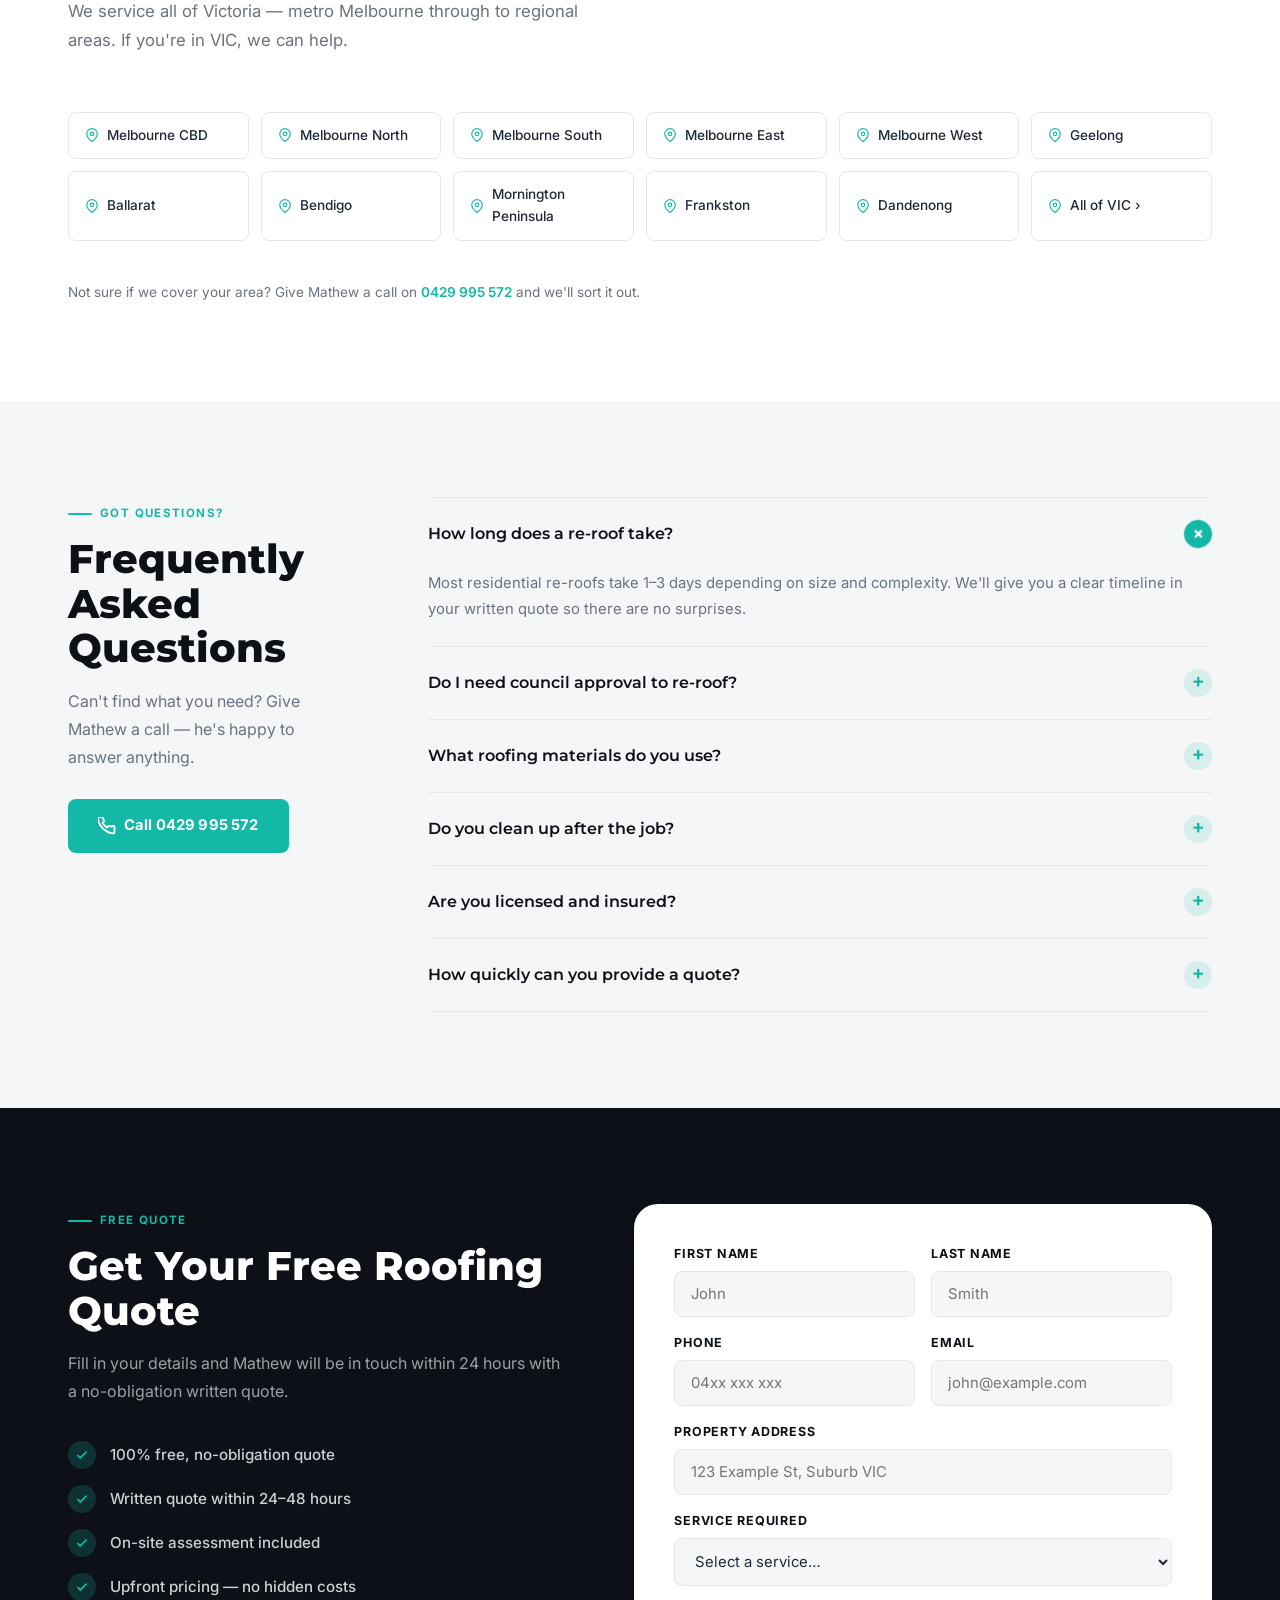
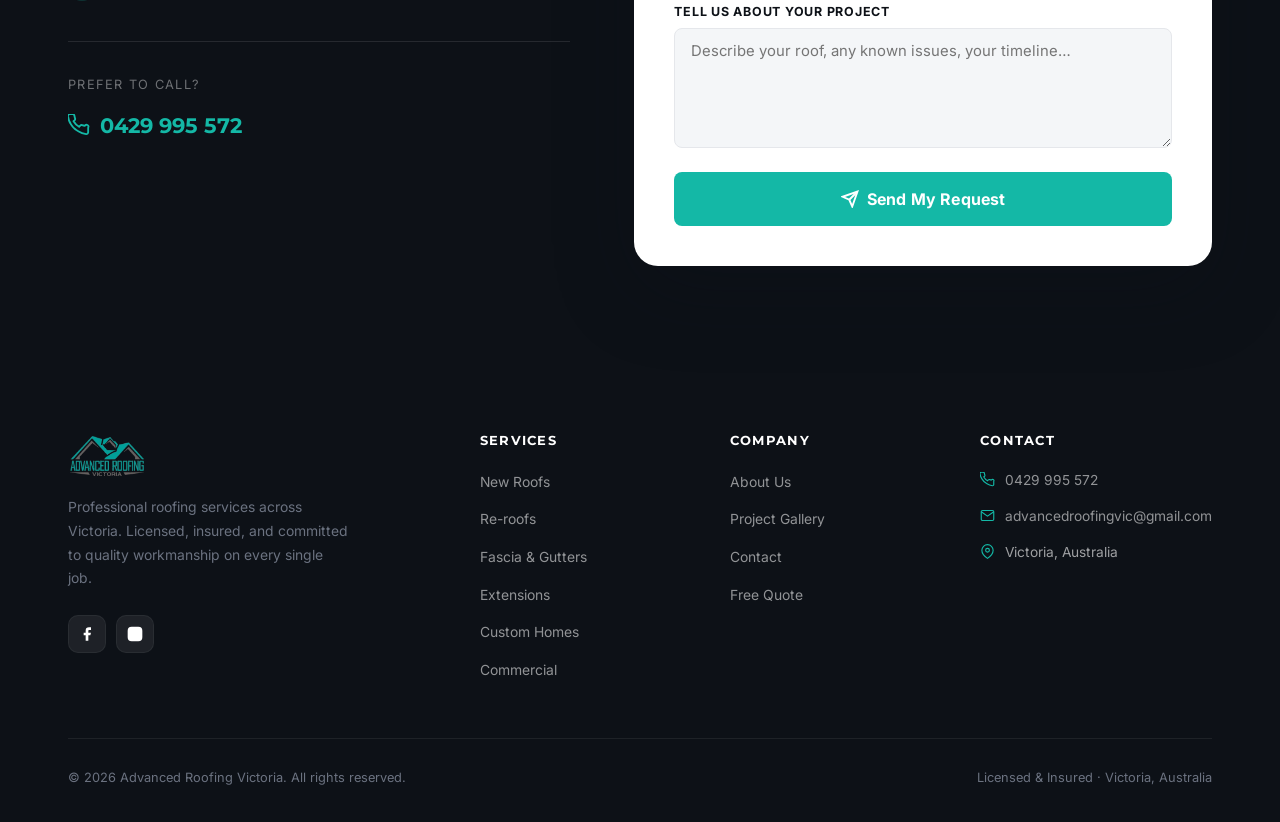
==== commit ed9805f5: "Add real before/after project photos to the comparison slider. Co-authored-by: Cursor <cursoragent@c" ====
--- a/index.html
+++ b/index.html
@@ -349,11 +349,10 @@
         <h2 class="section-title">Before &amp; After</h2>
         <p class="section-subtitle">Drag the slider to see the difference. Real results from real Victorian projects.</p>
       </div>
-      <!-- Replace src images with actual before/after photos of the same project when available -->
       <div class="ba-wrap">
         <div class="ba-slider" id="baSlider">
-          <img class="ba-img" src="images/IMG_0963.jpg" alt="After — completed roof" />
-          <img class="ba-img ba-before-img" id="baBeforeImg" src="images/IMG_5484.jpg" alt="Before — old roof" />
+          <img class="ba-img" src="images/ba-after.jpg" alt="After — new Colorbond roof installed" />
+          <img class="ba-img ba-before-img" id="baBeforeImg" src="images/ba-before.jpg" alt="Before — rusted corrugated roof" />
           <div class="ba-handle" id="baHandle">
             <div class="ba-handle-btn">
               <svg xmlns="http://www.w3.org/2000/svg" width="18" height="18" fill="none" stroke="#14B8A6" stroke-width="2.5" viewBox="0 0 24 24"><polyline points="15 18 9 12 15 6"/></svg>
@@ -610,9 +609,11 @@
         </div>
         <!-- Right — form -->
         <div class="home-quote-form">
-          <!-- Replace YOUR_FORM_ID with your Formspree form ID (see contact.html for instructions) -->
           <form id="homeQuoteForm">
             <input type="hidden" name="_subject" value="New Quote Request — Advanced Roofing Victoria" />
+            <input type="hidden" name="_template" value="table" />
+            <input type="hidden" name="_captcha" value="false" />
+            <input type="text" name="_honey" style="display:none" tabindex="-1" autocomplete="off" />
             <div class="form-row">
               <div class="form-group">
                 <label for="hqFirstName">First Name</label>
@@ -741,18 +742,17 @@
     if (heroVideo) {
       heroVideo.play().catch(() => {});
     }
-    // ── Homepage Quote Form — Formspree submission ──
-    // Replace YOUR_FORM_ID with your Formspree form ID (see contact.html for setup instructions)
-    const HQ_FORMSPREE_ID = 'YOUR_FORM_ID';
+    // ── Homepage Quote Form → advancedroofingvic@gmail.com (FormSubmit) ──
     document.getElementById('homeQuoteForm').addEventListener('submit', async (e) => {
       e.preventDefault();
       const form    = e.target;
       const btn     = document.getElementById('hqSubmitBtn');
       const success = document.getElementById('hqFormSuccess');
+      const sendLabel = '<svg xmlns="http://www.w3.org/2000/svg" width="18" height="18" viewBox="0 0 24 24" fill="none" stroke="currentColor" stroke-width="2.5"><line x1="22" y1="2" x2="11" y2="13"/><polygon points="22 2 15 22 11 13 2 9 22 2"/></svg> Send My Request';
       btn.disabled = true;
-      btn.innerHTML = '⏳ Sending…';
+      btn.innerHTML = 'Sending…';
       try {
-        const res = await fetch(`https://formspree.io/f/${HQ_FORMSPREE_ID}`, {
+        const res = await fetch('https://formsubmit.co/ajax/advancedroofingvic@gmail.com', {
           method: 'POST',
           body: new FormData(form),
           headers: { Accept: 'application/json' }
@@ -764,14 +764,14 @@
           setTimeout(() => {
             success.style.display = 'none';
             btn.disabled = false;
-            btn.innerHTML = '<svg xmlns="http://www.w3.org/2000/svg" width="18" height="18" viewBox="0 0 24 24" fill="none" stroke="currentColor" stroke-width="2.5"><line x1="22" y1="2" x2="11" y2="13"/><polygon points="22 2 15 22 11 13 2 9 22 2"/></svg> Send My Request';
+            btn.innerHTML = sendLabel;
           }, 6000);
         } else {
           throw new Error();
         }
       } catch {
         btn.disabled = false;
-        btn.innerHTML = '<svg xmlns="http://www.w3.org/2000/svg" width="18" height="18" viewBox="0 0 24 24" fill="none" stroke="currentColor" stroke-width="2.5"><line x1="22" y1="2" x2="11" y2="13"/><polygon points="22 2 15 22 11 13 2 9 22 2"/></svg> Send My Request';
+        btn.innerHTML = sendLabel;
         alert('Something went wrong — please call Mathew on 0429 995 572.');
       }
     });
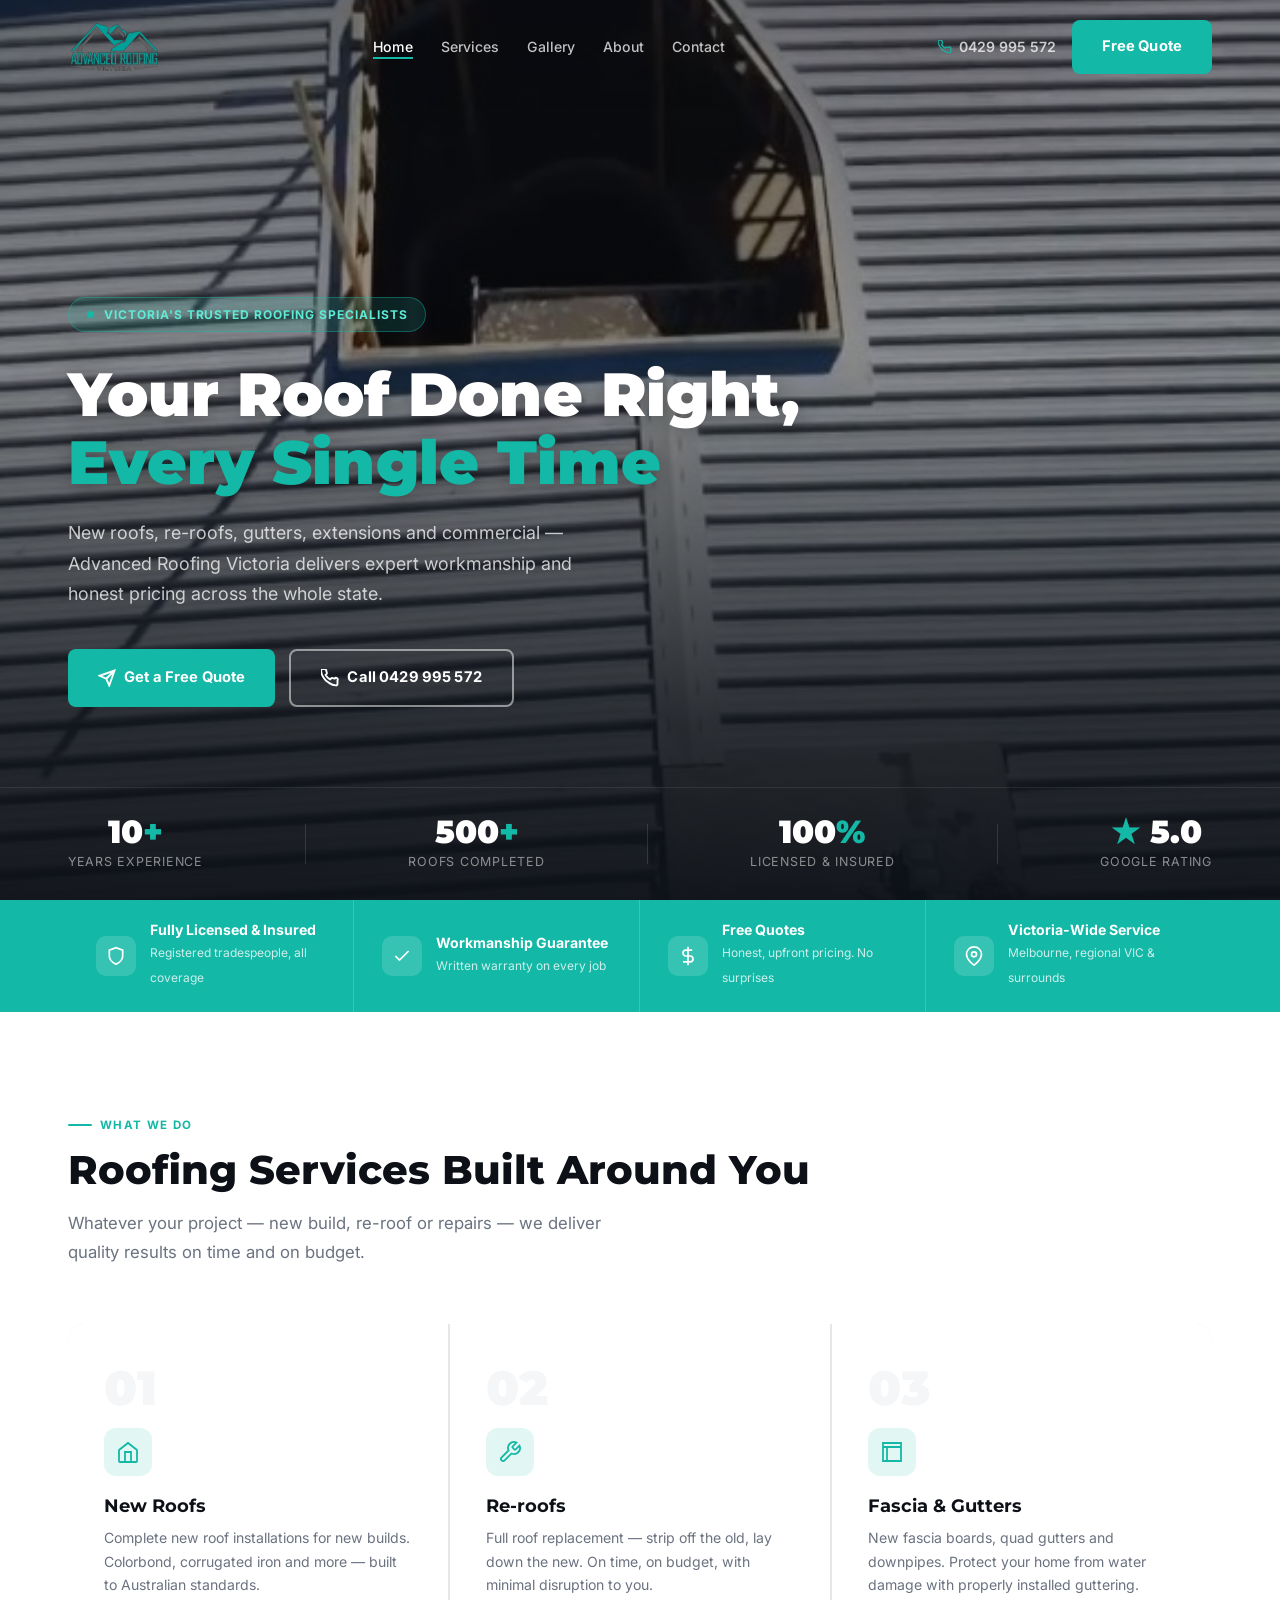
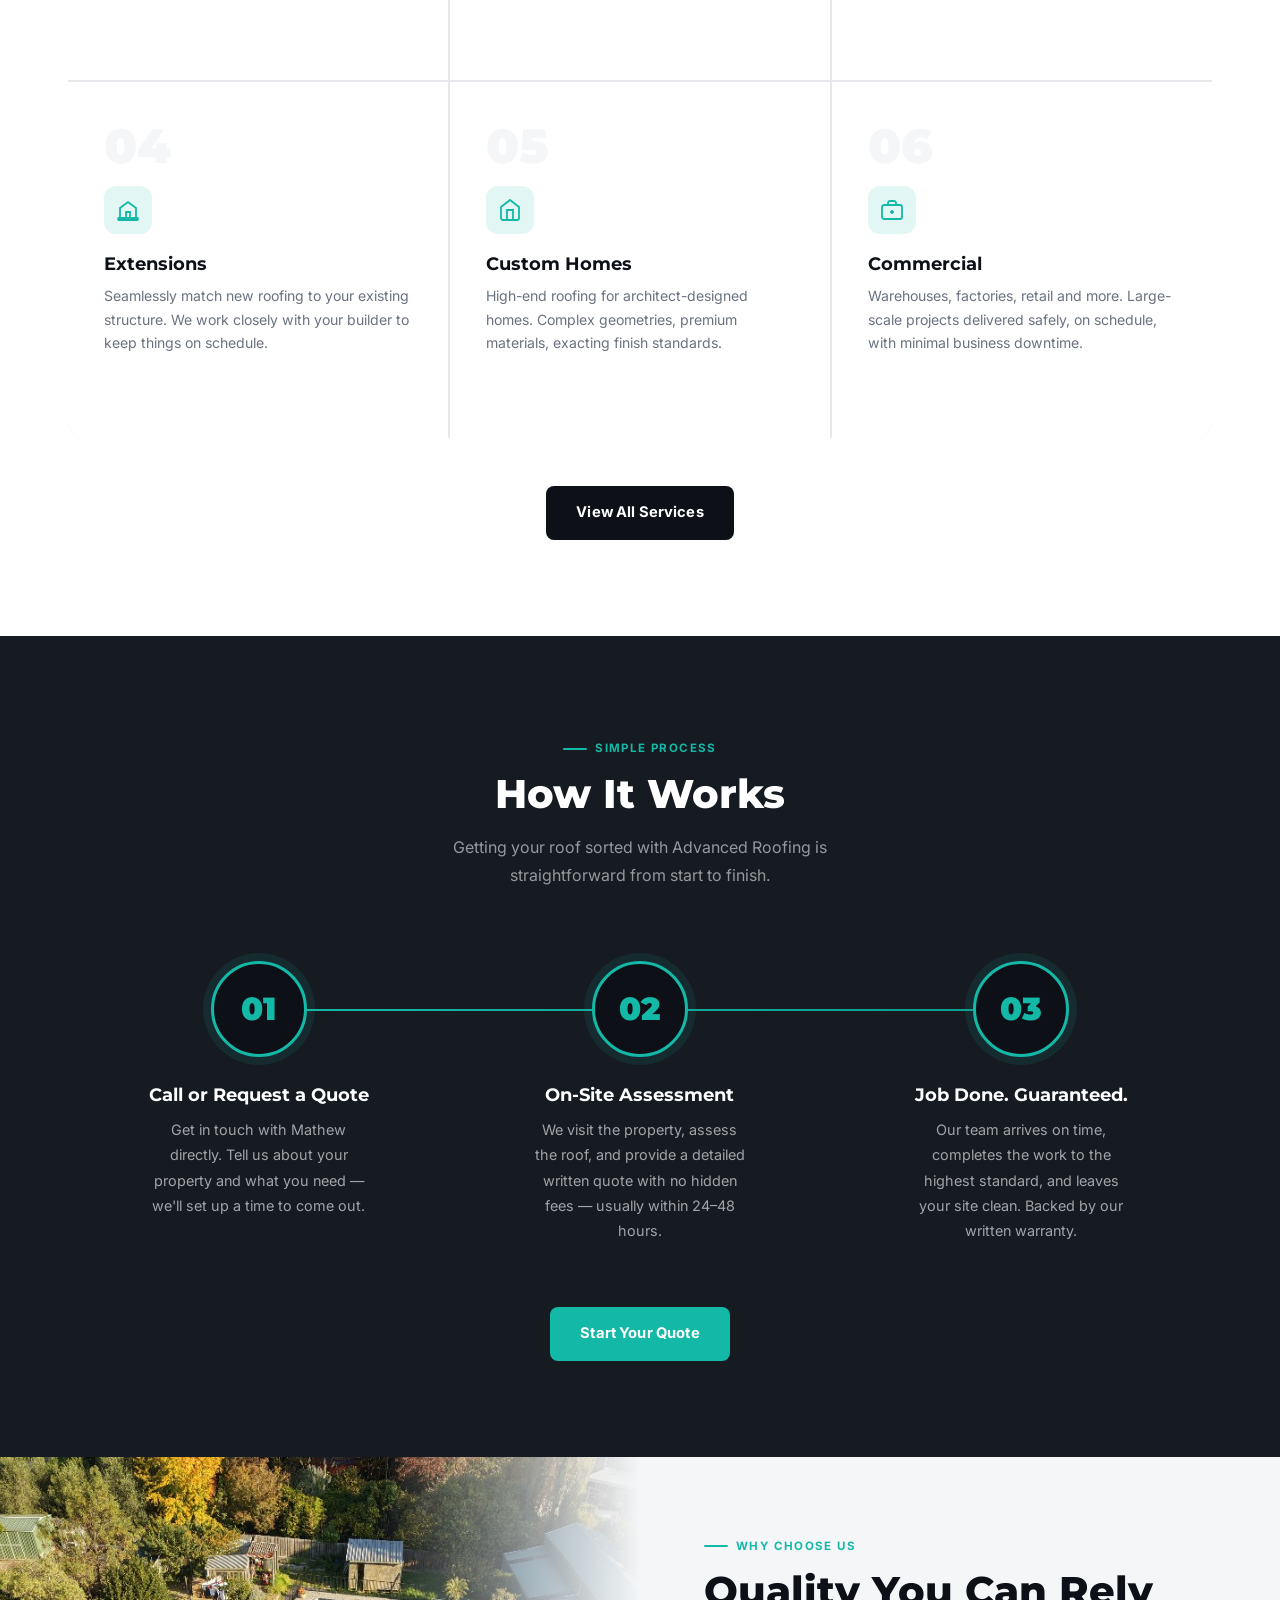
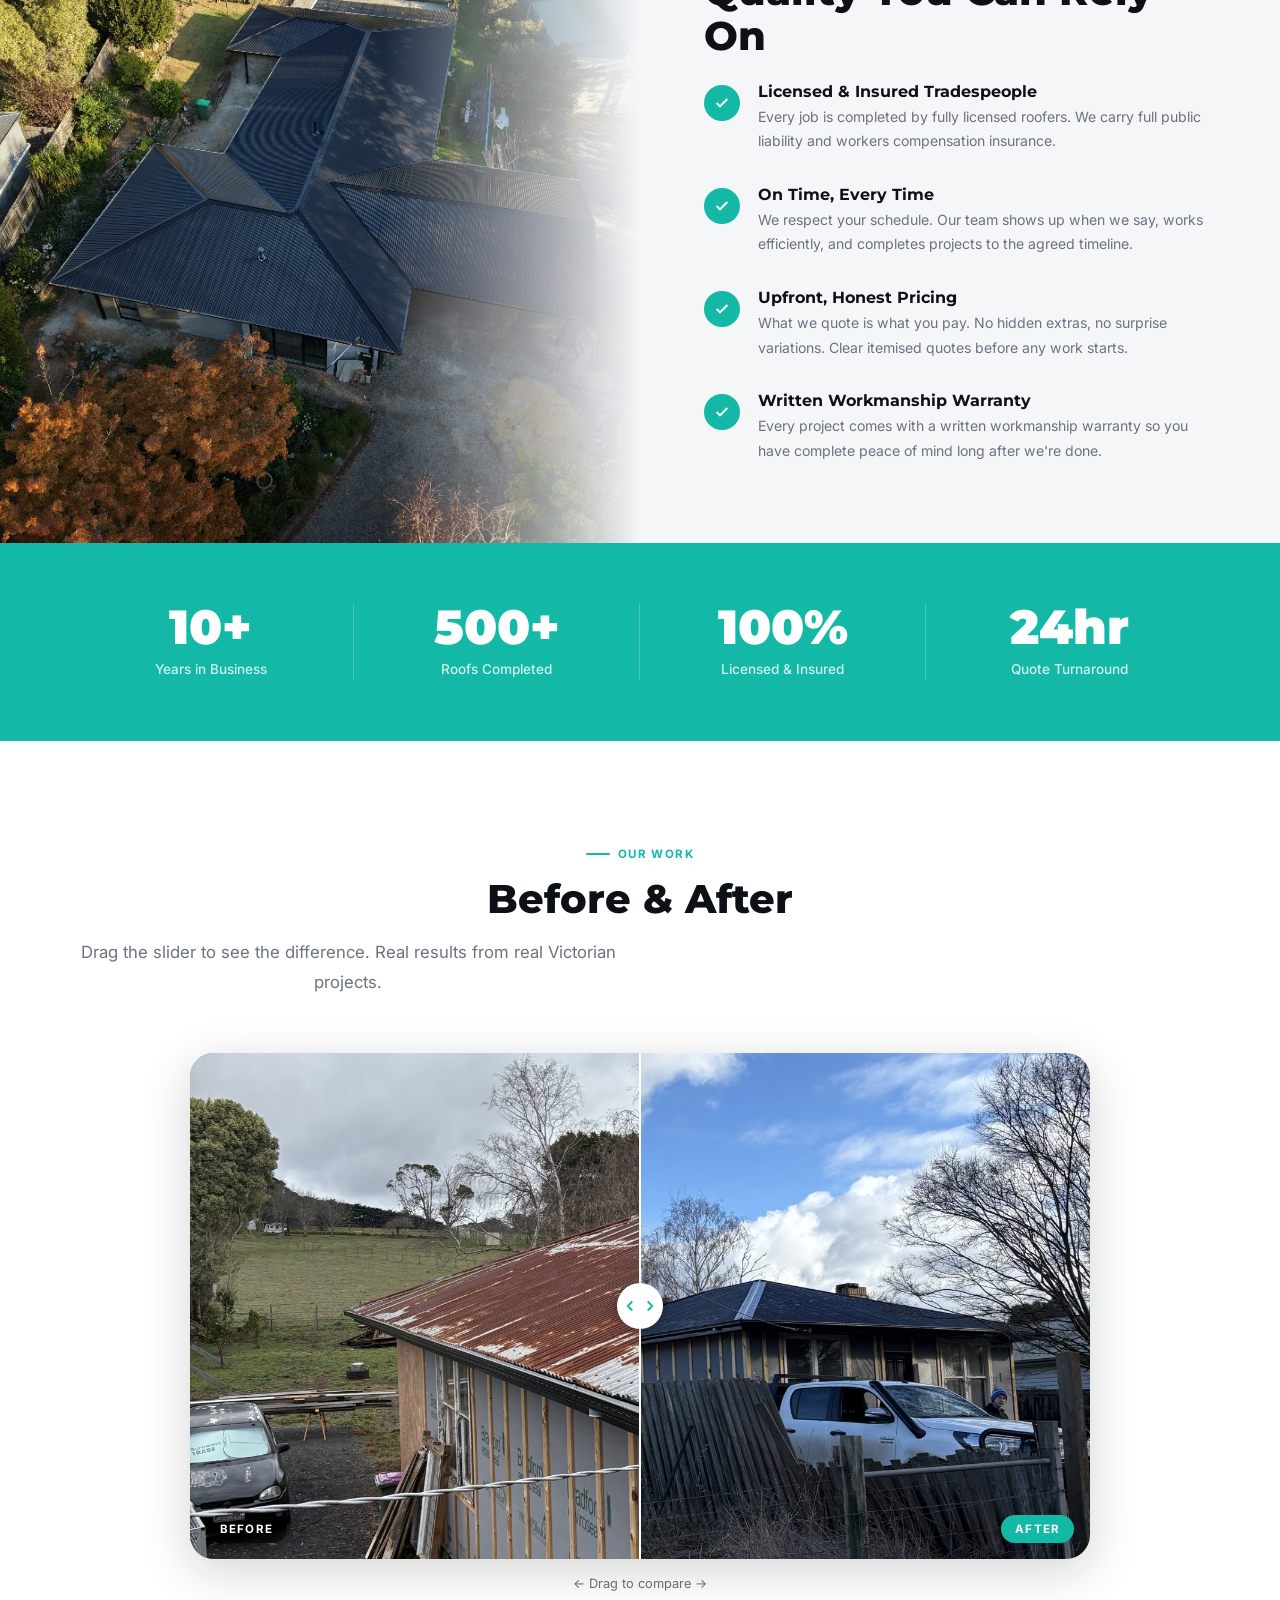
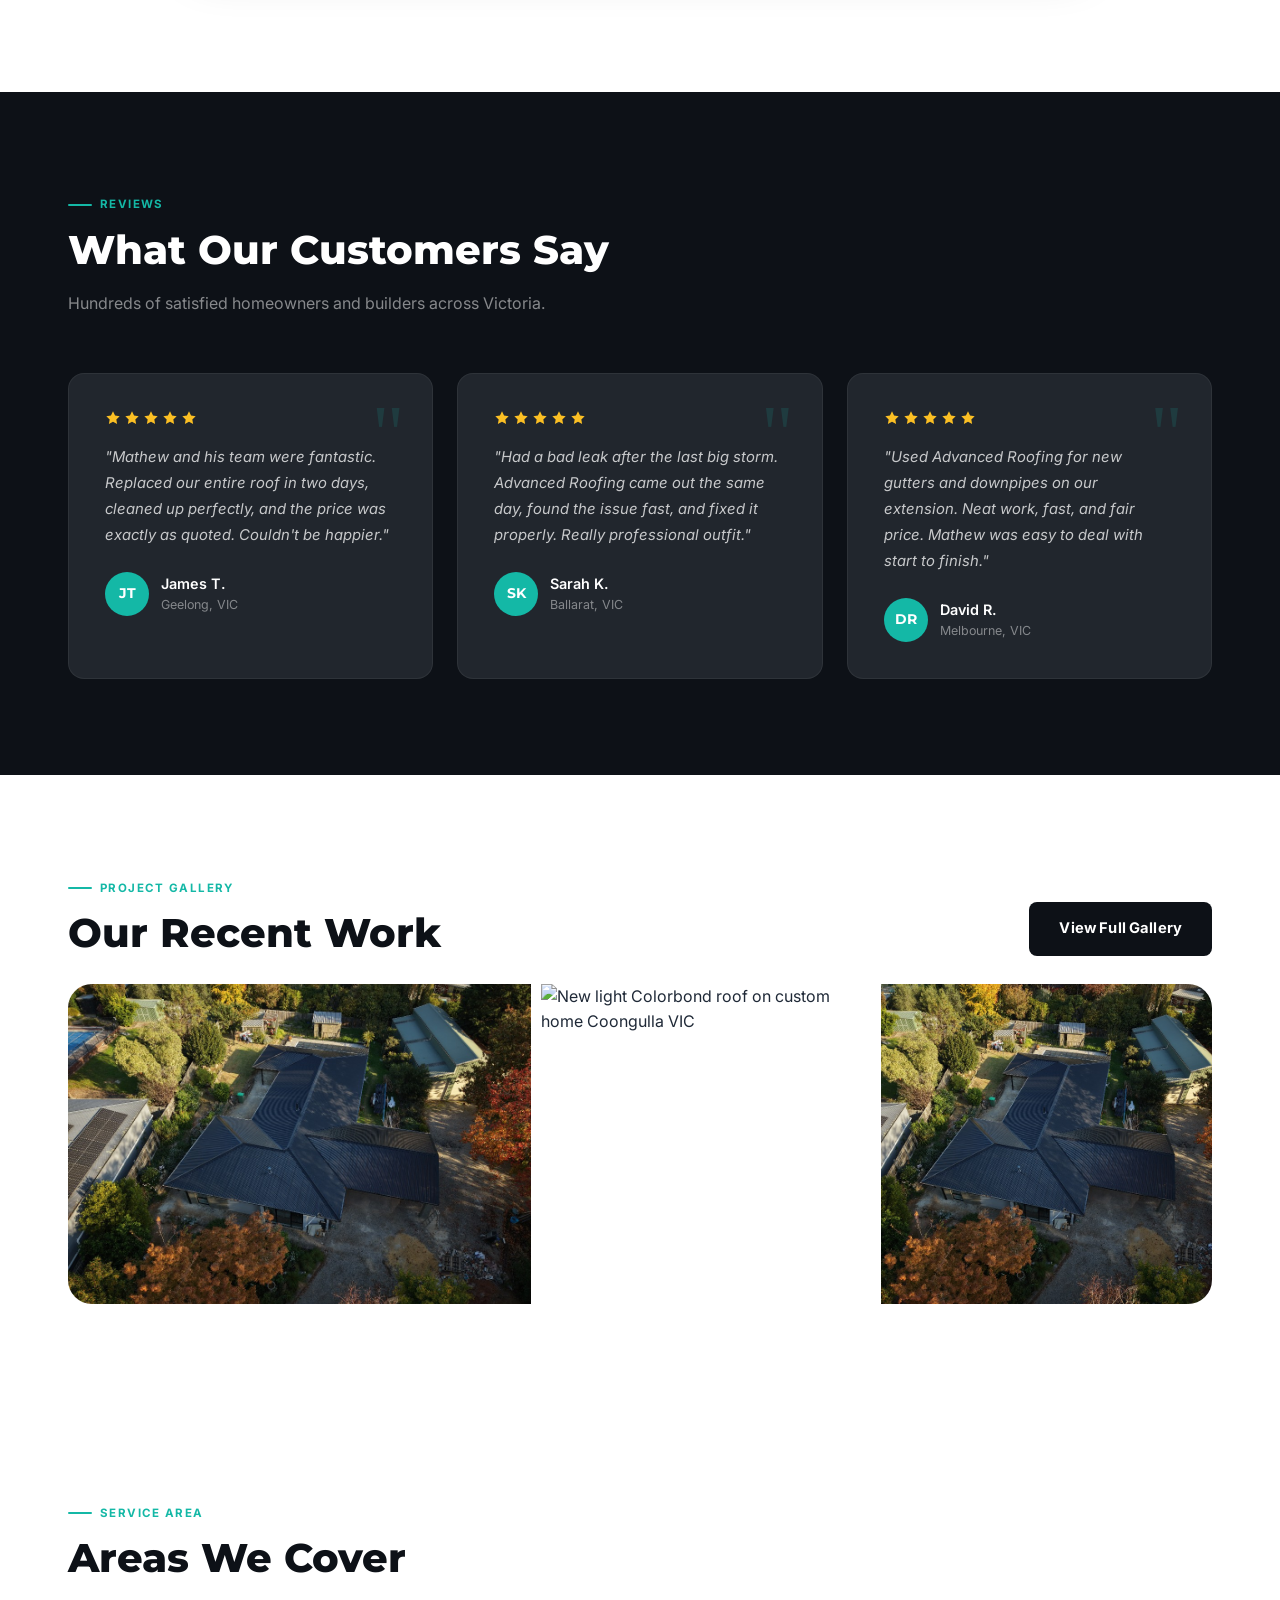
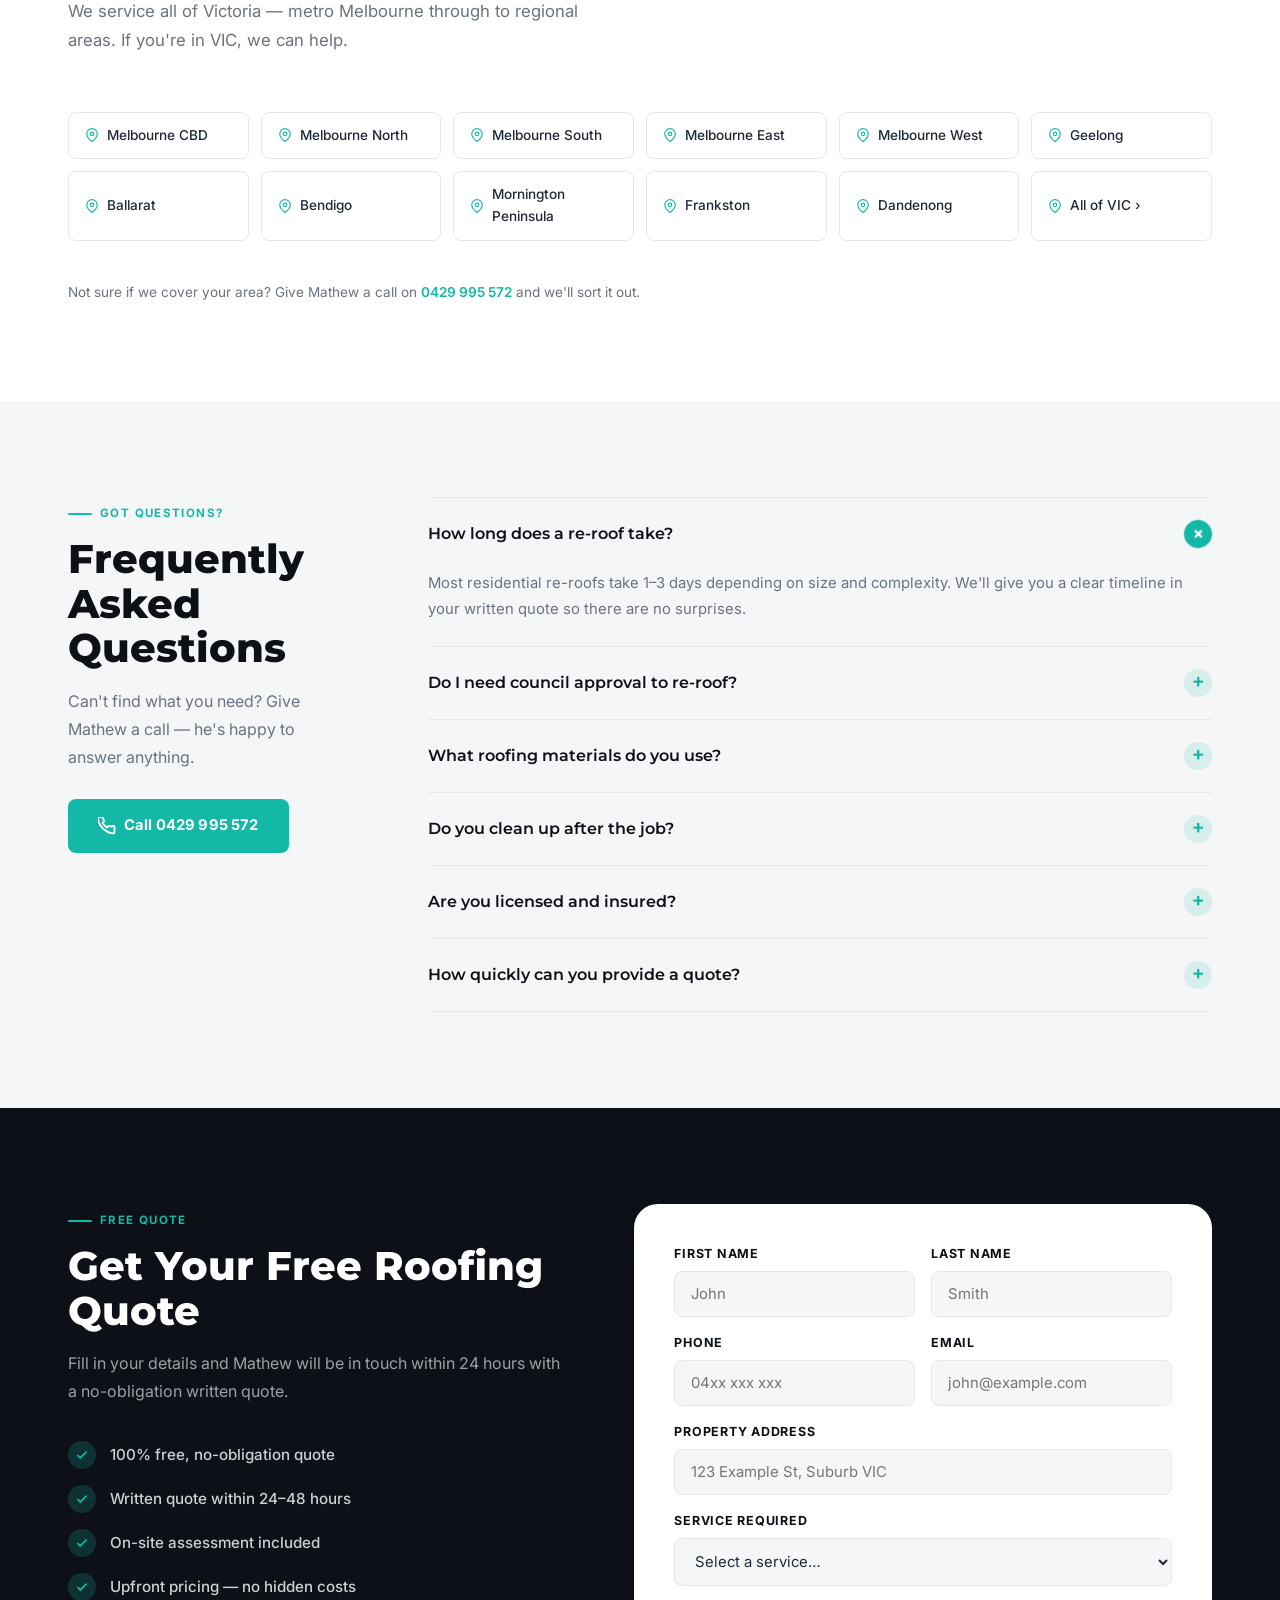
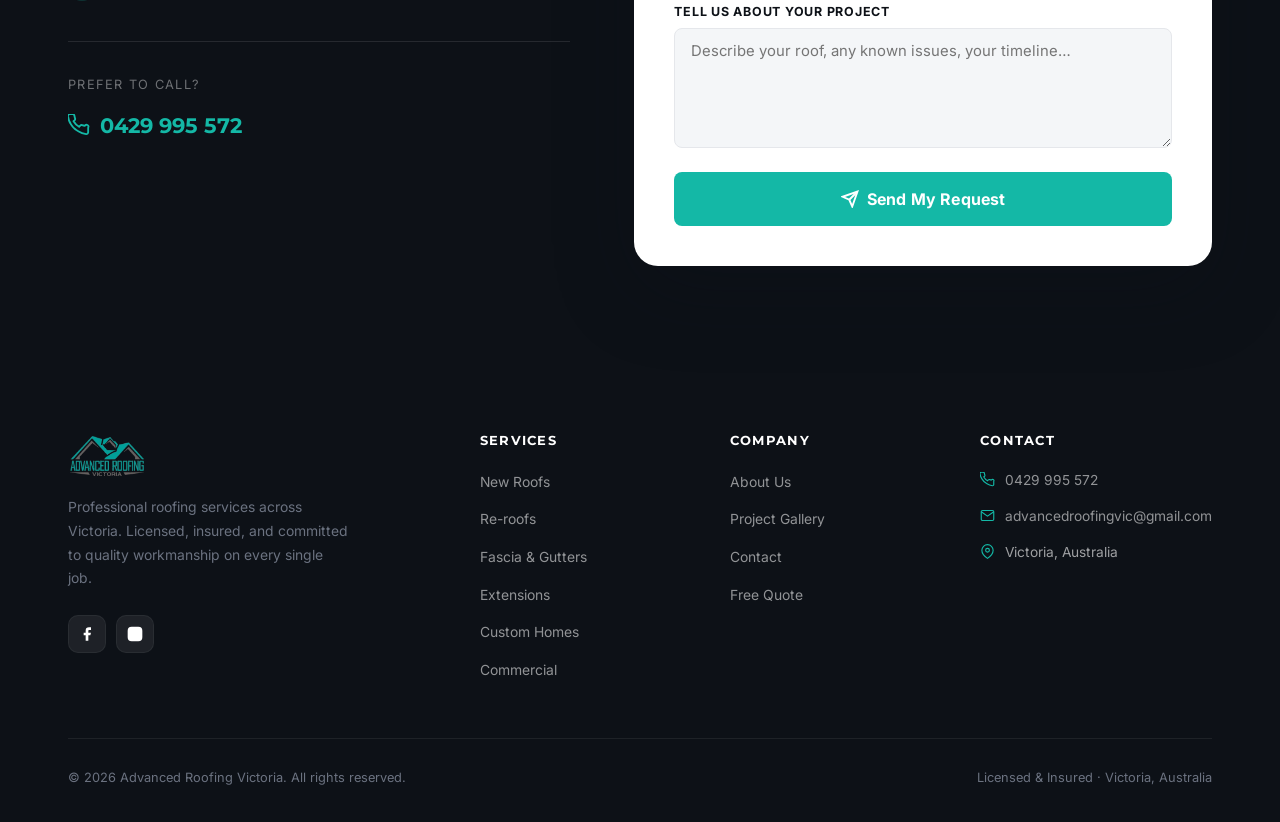
==== commit c53cd75b: "Make gallery photos and Learn more hover-only. Remove lightbox clicks and service/gallery preview li" ====
--- a/index.html
+++ b/index.html
@@ -160,10 +160,10 @@
           </div>
           <h3>New Roofs</h3>
           <p>Complete new roof installations for new builds. Colorbond, corrugated iron and more — built to Australian standards.</p>
-          <a href="services#new-roofs" class="service-link">
+          <span class="service-link">
             Learn more
             <svg xmlns="http://www.w3.org/2000/svg" viewBox="0 0 24 24"><line x1="5" y1="12" x2="19" y2="12"/><polyline points="12 5 19 12 12 19"/></svg>
-          </a>
+          </span>
         </div>
         <div class="service-card">
           <div class="service-num">02</div>
@@ -172,10 +172,10 @@
           </div>
           <h3>Re-roofs</h3>
           <p>Full roof replacement — strip off the old, lay down the new. On time, on budget, with minimal disruption to you.</p>
-          <a href="services#reroofs" class="service-link">
+          <span class="service-link">
             Learn more
             <svg xmlns="http://www.w3.org/2000/svg" viewBox="0 0 24 24"><line x1="5" y1="12" x2="19" y2="12"/><polyline points="12 5 19 12 12 19"/></svg>
-          </a>
+          </span>
         </div>
         <div class="service-card">
           <div class="service-num">03</div>
@@ -184,10 +184,10 @@
           </div>
           <h3>Fascia &amp; Gutters</h3>
           <p>New fascia boards, quad gutters and downpipes. Protect your home from water damage with properly installed guttering.</p>
-          <a href="services#gutters" class="service-link">
+          <span class="service-link">
             Learn more
             <svg xmlns="http://www.w3.org/2000/svg" viewBox="0 0 24 24"><line x1="5" y1="12" x2="19" y2="12"/><polyline points="12 5 19 12 12 19"/></svg>
-          </a>
+          </span>
         </div>
         <div class="service-card">
           <div class="service-num">04</div>
@@ -196,10 +196,10 @@
           </div>
           <h3>Extensions</h3>
           <p>Seamlessly match new roofing to your existing structure. We work closely with your builder to keep things on schedule.</p>
-          <a href="services#extensions" class="service-link">
+          <span class="service-link">
             Learn more
             <svg xmlns="http://www.w3.org/2000/svg" viewBox="0 0 24 24"><line x1="5" y1="12" x2="19" y2="12"/><polyline points="12 5 19 12 12 19"/></svg>
-          </a>
+          </span>
         </div>
         <div class="service-card">
           <div class="service-num">05</div>
@@ -208,10 +208,10 @@
           </div>
           <h3>Custom Homes</h3>
           <p>High-end roofing for architect-designed homes. Complex geometries, premium materials, exacting finish standards.</p>
-          <a href="services#custom-homes" class="service-link">
+          <span class="service-link">
             Learn more
             <svg xmlns="http://www.w3.org/2000/svg" viewBox="0 0 24 24"><line x1="5" y1="12" x2="19" y2="12"/><polyline points="12 5 19 12 12 19"/></svg>
-          </a>
+          </span>
         </div>
         <div class="service-card">
           <div class="service-num">06</div>
@@ -220,10 +220,10 @@
           </div>
           <h3>Commercial</h3>
           <p>Warehouses, factories, retail and more. Large-scale projects delivered safely, on schedule, with minimal business downtime.</p>
-          <a href="services#commercial" class="service-link">
+          <span class="service-link">
             Learn more
             <svg xmlns="http://www.w3.org/2000/svg" viewBox="0 0 24 24"><line x1="5" y1="12" x2="19" y2="12"/><polyline points="12 5 19 12 12 19"/></svg>
-          </a>
+          </span>
         </div>
       </div>
       <div style="text-align:center;margin-top:48px;">
@@ -442,18 +442,18 @@
         <a href="gallery" class="btn btn-dark">View Full Gallery</a>
       </div>
       <div class="gallery-preview-grid">
-        <a href="gallery" class="gp-item gp-item--large">
+        <div class="gp-item gp-item--large">
           <img src="images/IMG_0963.jpg" alt="Dark Colorbond metal roof installation Victoria" loading="lazy" />
           <div class="gp-overlay"><span>Colorbond Roof — VIC</span></div>
-        </a>
-        <a href="gallery" class="gp-item">
+        </div>
+        <div class="gp-item">
           <img src="images/IMG_5528.jpg" alt="New light Colorbond roof on custom home Coongulla VIC" loading="lazy" />
           <div class="gp-overlay"><span>Coongulla — VIC</span></div>
-        </a>
-        <a href="gallery" class="gp-item">
+        </div>
+        <div class="gp-item">
           <img src="images/project-1.jpg" alt="Aerial completed roof project Lilydale VIC" loading="lazy" />
           <div class="gp-overlay"><span>Lilydale — VIC</span></div>
-        </a>
+        </div>
       </div>
     </div>
   </section>
--- a/css/styles.css
+++ b/css/styles.css
@@ -447,6 +447,8 @@
   opacity: 0;
   transform: translateX(-4px);
   transition: all var(--transition);
+  pointer-events: none;
+  cursor: default;
 }
 .service-link svg { width: 14px; height: 14px; stroke: var(--teal); fill: none; stroke-width: 2.5; }
 .service-card:hover .service-link { opacity: 1; transform: translateX(0); }
@@ -748,7 +750,7 @@
   border-radius: var(--radius);
   overflow: hidden;
   position: relative;
-  cursor: pointer;
+  cursor: default;
   background: var(--grey-light);
 }
 .gallery-item img { width: 100%; display: block; transition: transform 0.5s ease; }
@@ -756,15 +758,12 @@
 .gallery-overlay {
   position: absolute;
   inset: 0;
-  background: rgba(13,17,23,0.6);
+  background: rgba(13,17,23,0.28);
   opacity: 0;
   transition: opacity var(--transition);
-  display: flex;
-  align-items: center;
-  justify-content: center;
+  pointer-events: none;
 }
 .gallery-item:hover .gallery-overlay { opacity: 1; }
-.gallery-overlay svg { width: 44px; height: 44px; stroke: white; fill: none; stroke-width: 1.5; }
 .gallery-placeholder {
   aspect-ratio: 4/3;
   display: flex;
@@ -1133,7 +1132,8 @@
   position: relative;
   overflow: hidden;
   display: block;
-  text-decoration: none;
+  cursor: default;
+  pointer-events: auto;
 }
 .gp-item img {
   width: 100%;
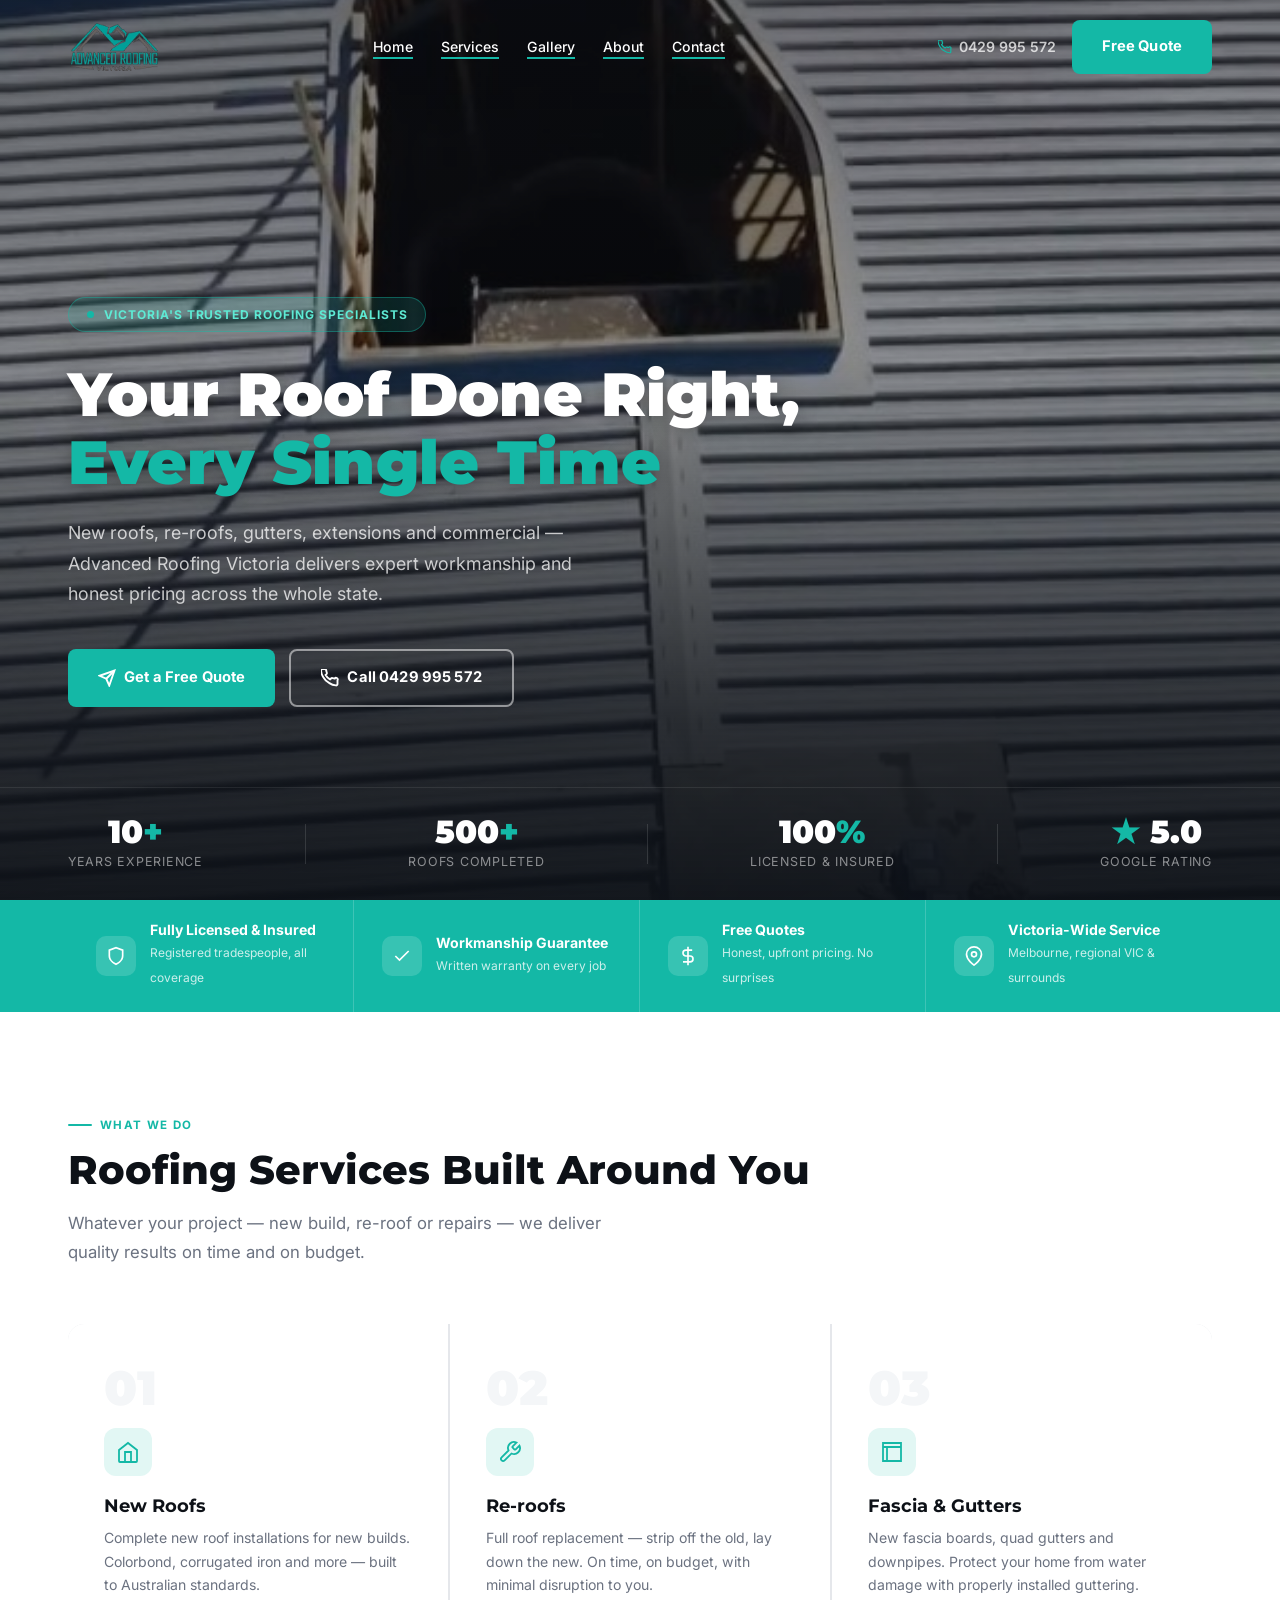
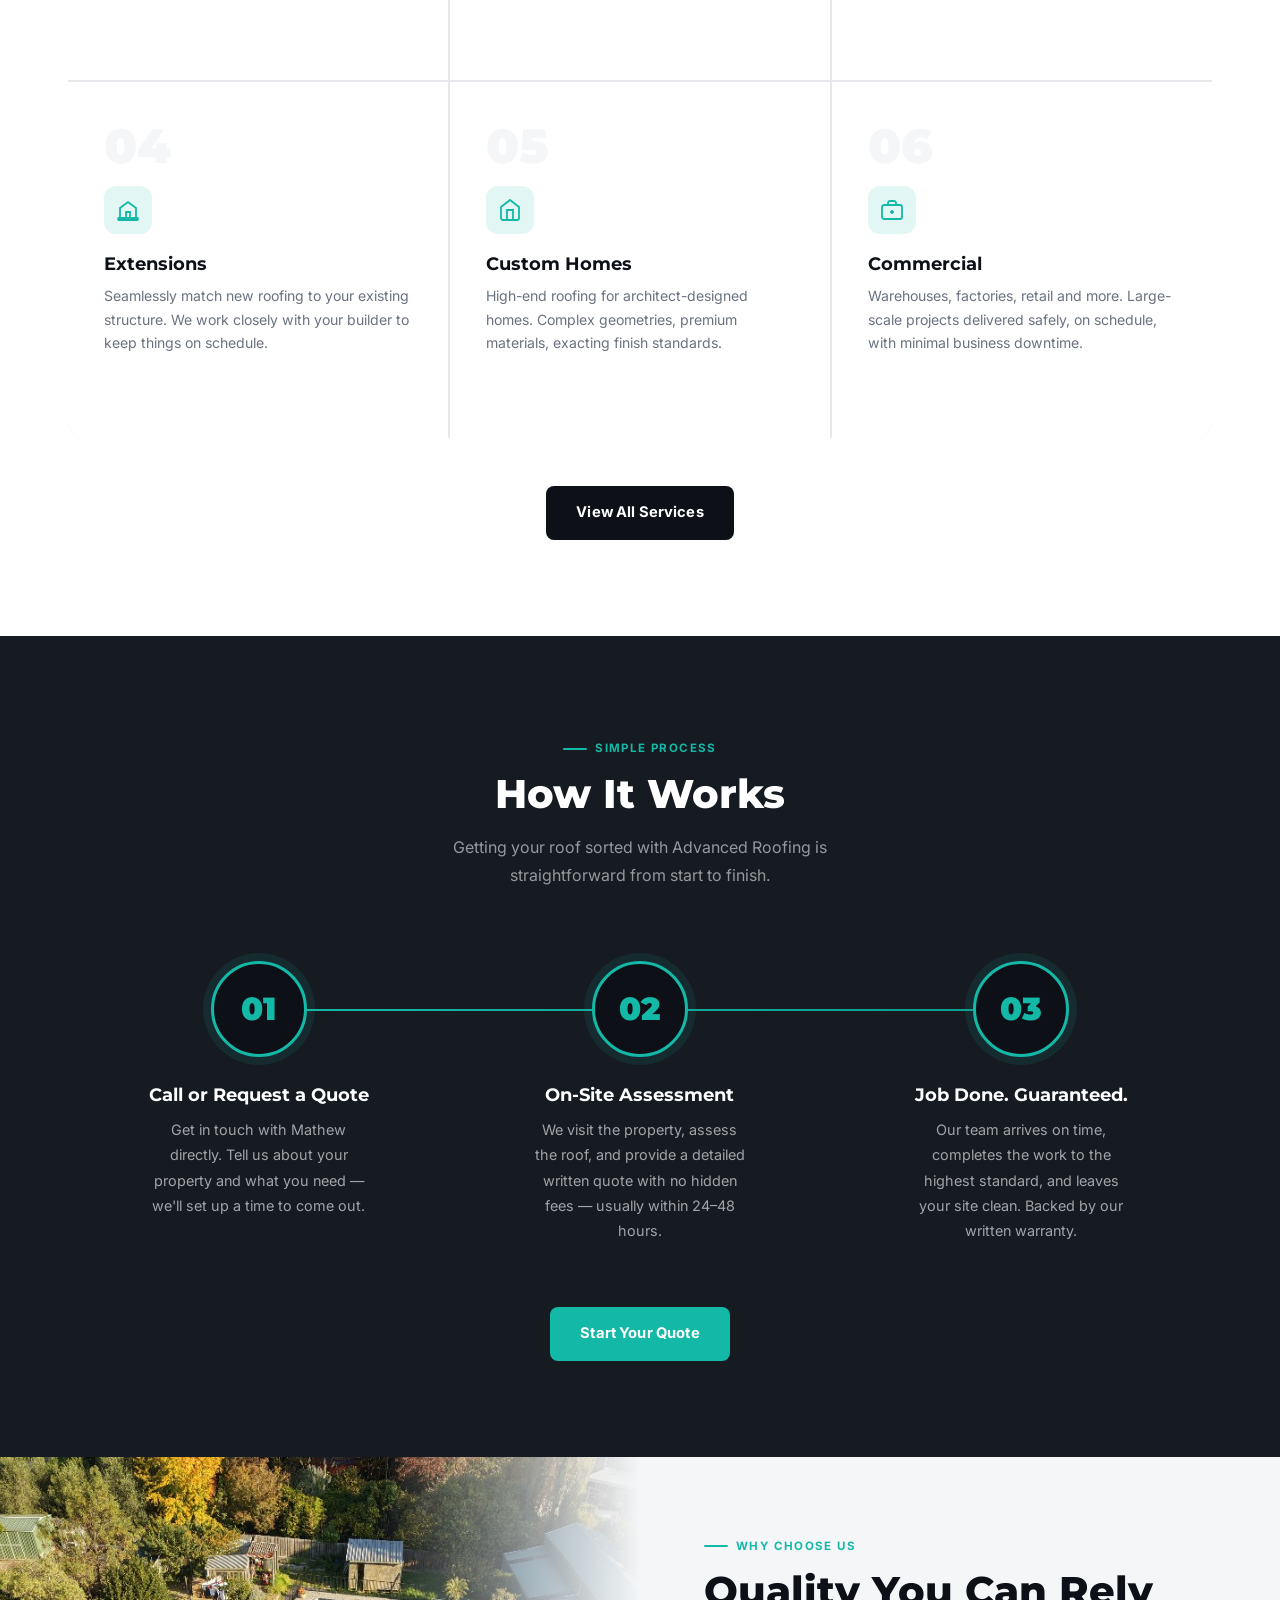
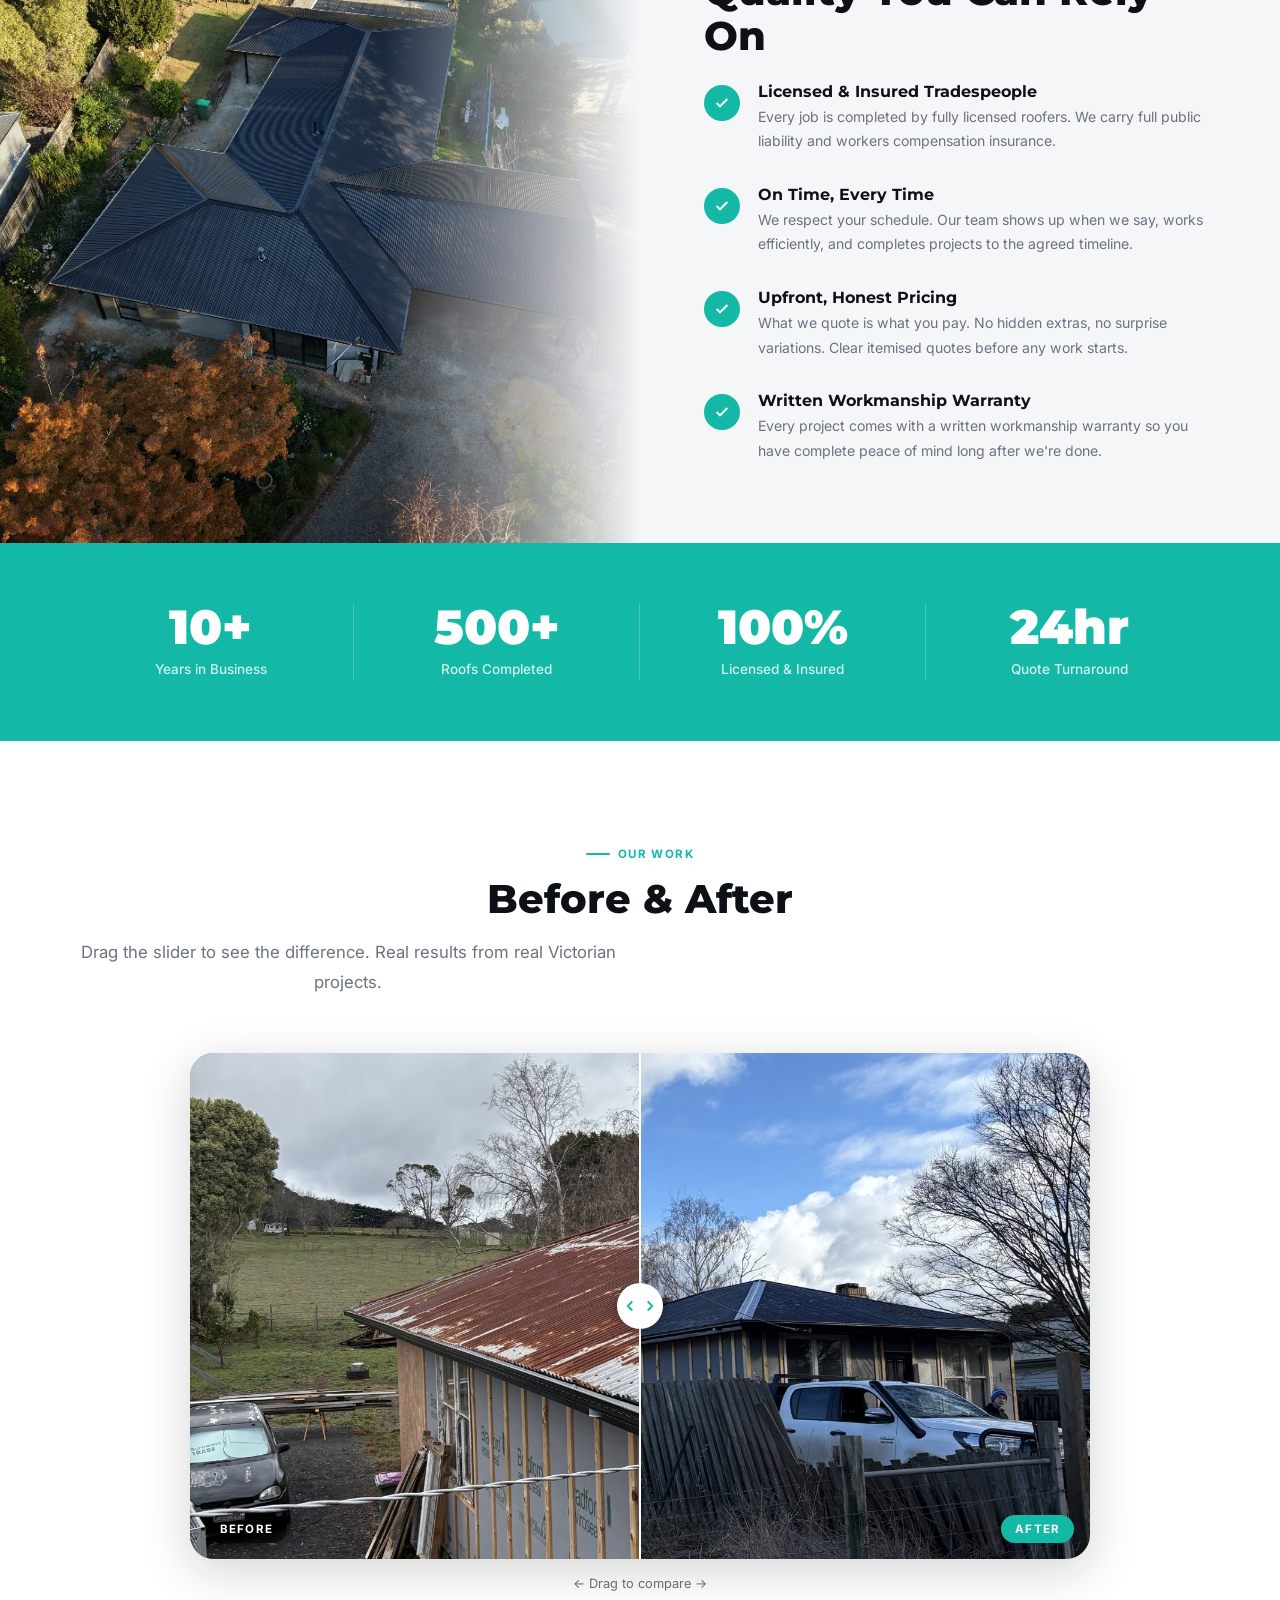
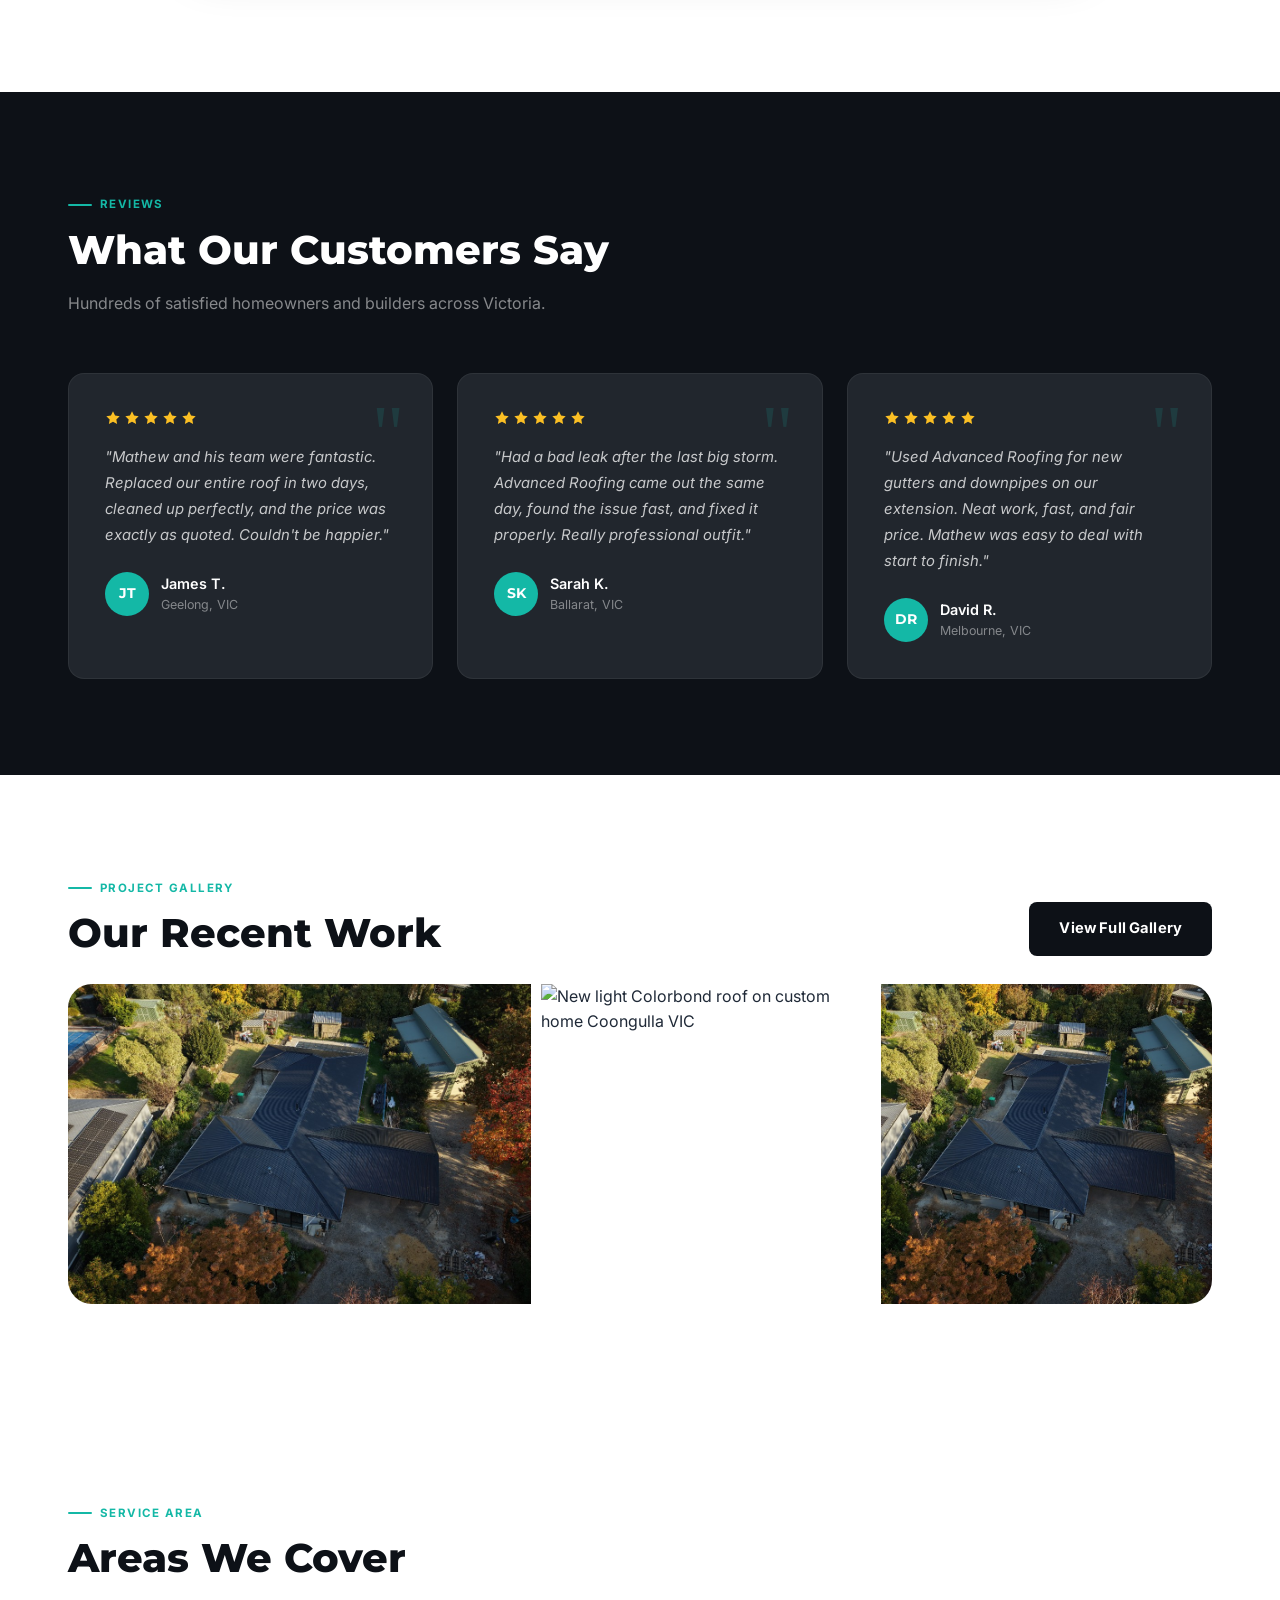
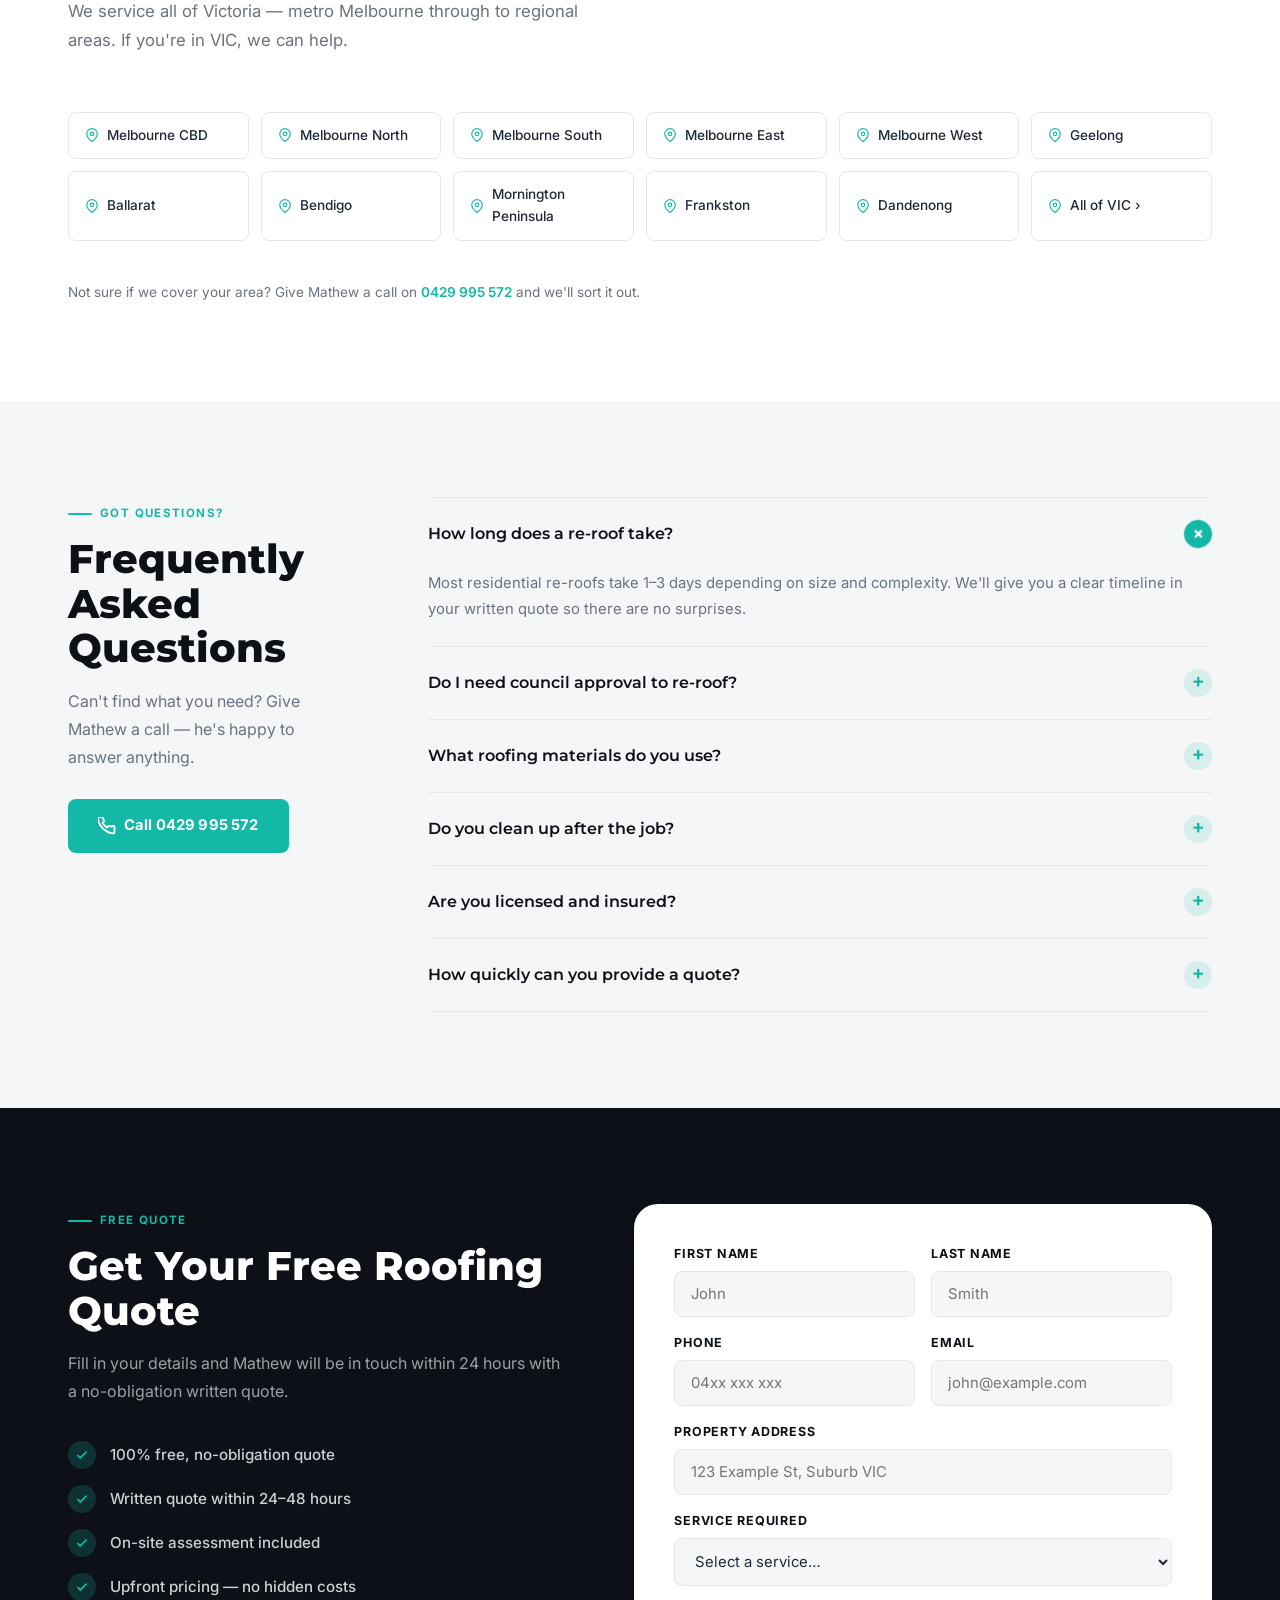
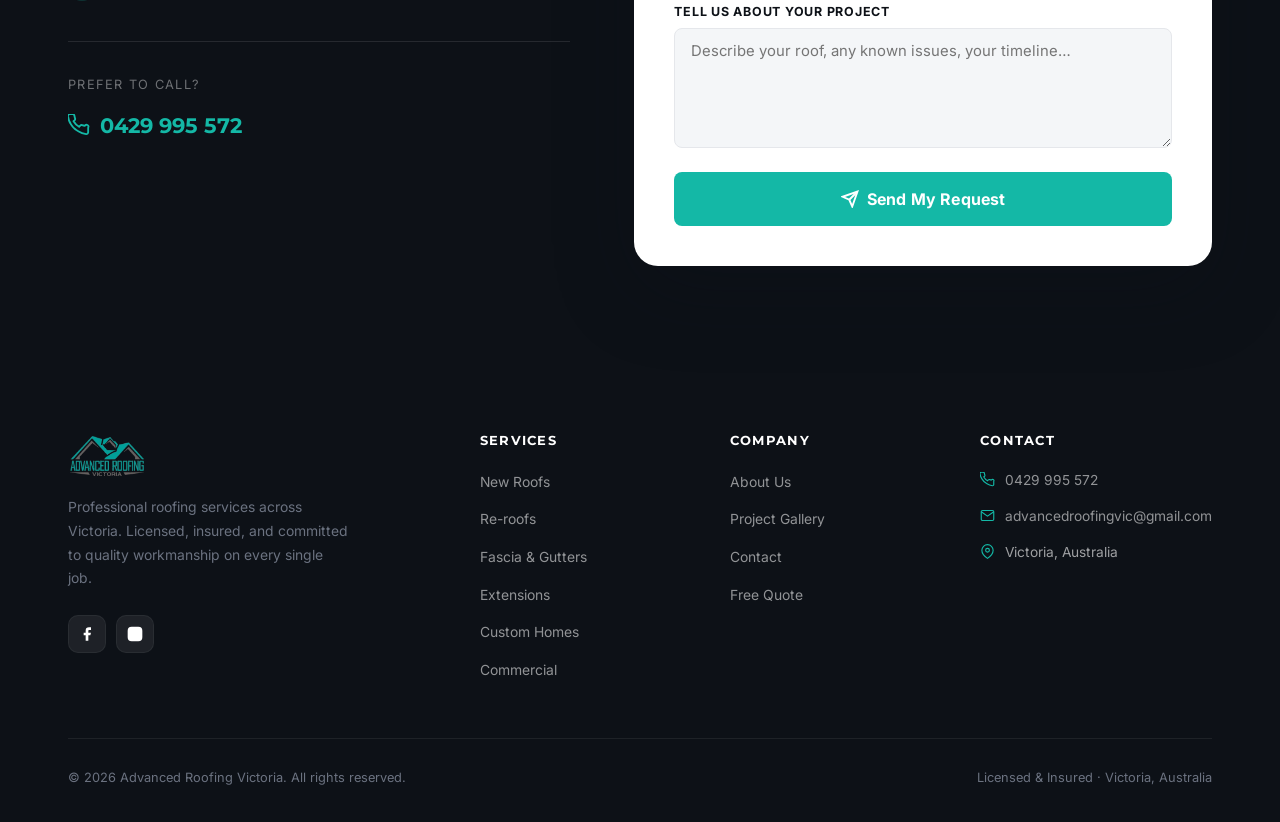
==== commit 52a949b4: "Use in-page menu anchors instead of separate page links. Nav and mobile menu scroll to homepage sect" ====
--- a/index.html
+++ b/index.html
@@ -15,11 +15,11 @@
         <img src="images/logo.png" alt="Advanced Roofing Victoria" />
       </a>
       <ul class="nav-links">
-        <li><a href="/" class="active">Home</a></li>
-        <li><a href="services">Services</a></li>
-        <li><a href="gallery">Gallery</a></li>
-        <li><a href="about">About</a></li>
-        <li><a href="contact">Contact</a></li>
+        <li><a href="#home" class="active">Home</a></li>
+        <li><a href="#services">Services</a></li>
+        <li><a href="#gallery">Gallery</a></li>
+        <li><a href="#about">About</a></li>
+        <li><a href="#quote">Contact</a></li>
       </ul>
       <div class="nav-right">
         <a href="tel:0429995572" class="nav-phone">
@@ -35,11 +35,11 @@
   </nav>
   <!-- Mobile Nav -->
   <div class="mobile-nav" id="mobileNav">
-    <a href="/" onclick="closeMobileNav()">Home</a>
-    <a href="services" onclick="closeMobileNav()">Services</a>
-    <a href="gallery" onclick="closeMobileNav()">Gallery</a>
-    <a href="about" onclick="closeMobileNav()">About</a>
-    <a href="contact" onclick="closeMobileNav()">Contact</a>
+    <a href="#home">Home</a>
+    <a href="#services">Services</a>
+    <a href="#gallery">Gallery</a>
+    <a href="#about">About</a>
+    <a href="#quote">Contact</a>
     <a href="tel:0429995572" class="nav-phone" style="font-size:1.1rem;color:#14B8A6;margin-top:8px;">
       <svg xmlns="http://www.w3.org/2000/svg" viewBox="0 0 24 24" style="width:18px;height:18px;stroke:#14B8A6;fill:none;stroke-width:2;"><path d="M22 16.92v3a2 2 0 01-2.18 2 19.79 19.79 0 01-8.63-3.07A19.5 19.5 0 013.07 11a19.79 19.79 0 01-3.07-8.67A2 2 0 012 .18h3a2 2 0 012 1.72 12.05 12.05 0 00.7 2.81 2 2 0 01-.45 2.11L6.09 7.91a16 16 0 006 6l1.27-1.27a2 2 0 012.11-.45 12.05 12.05 0 002.81.7A2 2 0 0122 14.92v2z"/></svg>
       0429 995 572
@@ -49,7 +49,7 @@
   <!-- ═══════════════════════════════════════
        HERO — Full-bleed aerial photo
   ════════════════════════════════════════ -->
-  <section class="hero">
+  <section class="hero" id="home">
     <!-- Video background -->
     <video class="hero-video" autoplay muted loop playsinline poster="images/hero-poster.jpg">
       <source src="images/hero-video.mp4" type="video/mp4" />
@@ -147,7 +147,7 @@
   <!-- ═══════════════════════════════════════
        SERVICES
   ════════════════════════════════════════ -->
-  <section class="section">
+  <section class="section" id="services">
     <div class="container">
       <span class="section-eyebrow">What We Do</span>
       <h2 class="section-title">Roofing Services Built Around You</h2>
@@ -266,7 +266,7 @@
   <!-- ═══════════════════════════════════════
        WHY CHOOSE US
   ════════════════════════════════════════ -->
-  <section class="section--grey" style="overflow:hidden;">
+  <section class="section--grey" id="about" style="overflow:hidden;">
     <div class="features-split">
       <div class="features-image-side">
         <img src="images/project-1.jpg" alt="Advanced Roofing Victoria — quality installation" />
@@ -432,7 +432,7 @@
   <!-- ═══════════════════════════════════════
        GALLERY PREVIEW
   ════════════════════════════════════════ -->
-  <section class="section">
+  <section class="section" id="gallery">
     <div class="container">
       <div class="gallery-preview-header">
         <div>
--- a/css/styles.css
+++ b/css/styles.css
@@ -28,7 +28,8 @@
   --font-head:   'Montserrat', sans-serif;
   --max-w:       1200px;
 }
-html { scroll-behavior: smooth; }
+html { scroll-behavior: smooth; scroll-padding-top: 88px; }
+section[id] { scroll-margin-top: 88px; }
 body {
   font-family: var(--font-body);
   color: var(--grey-dark);
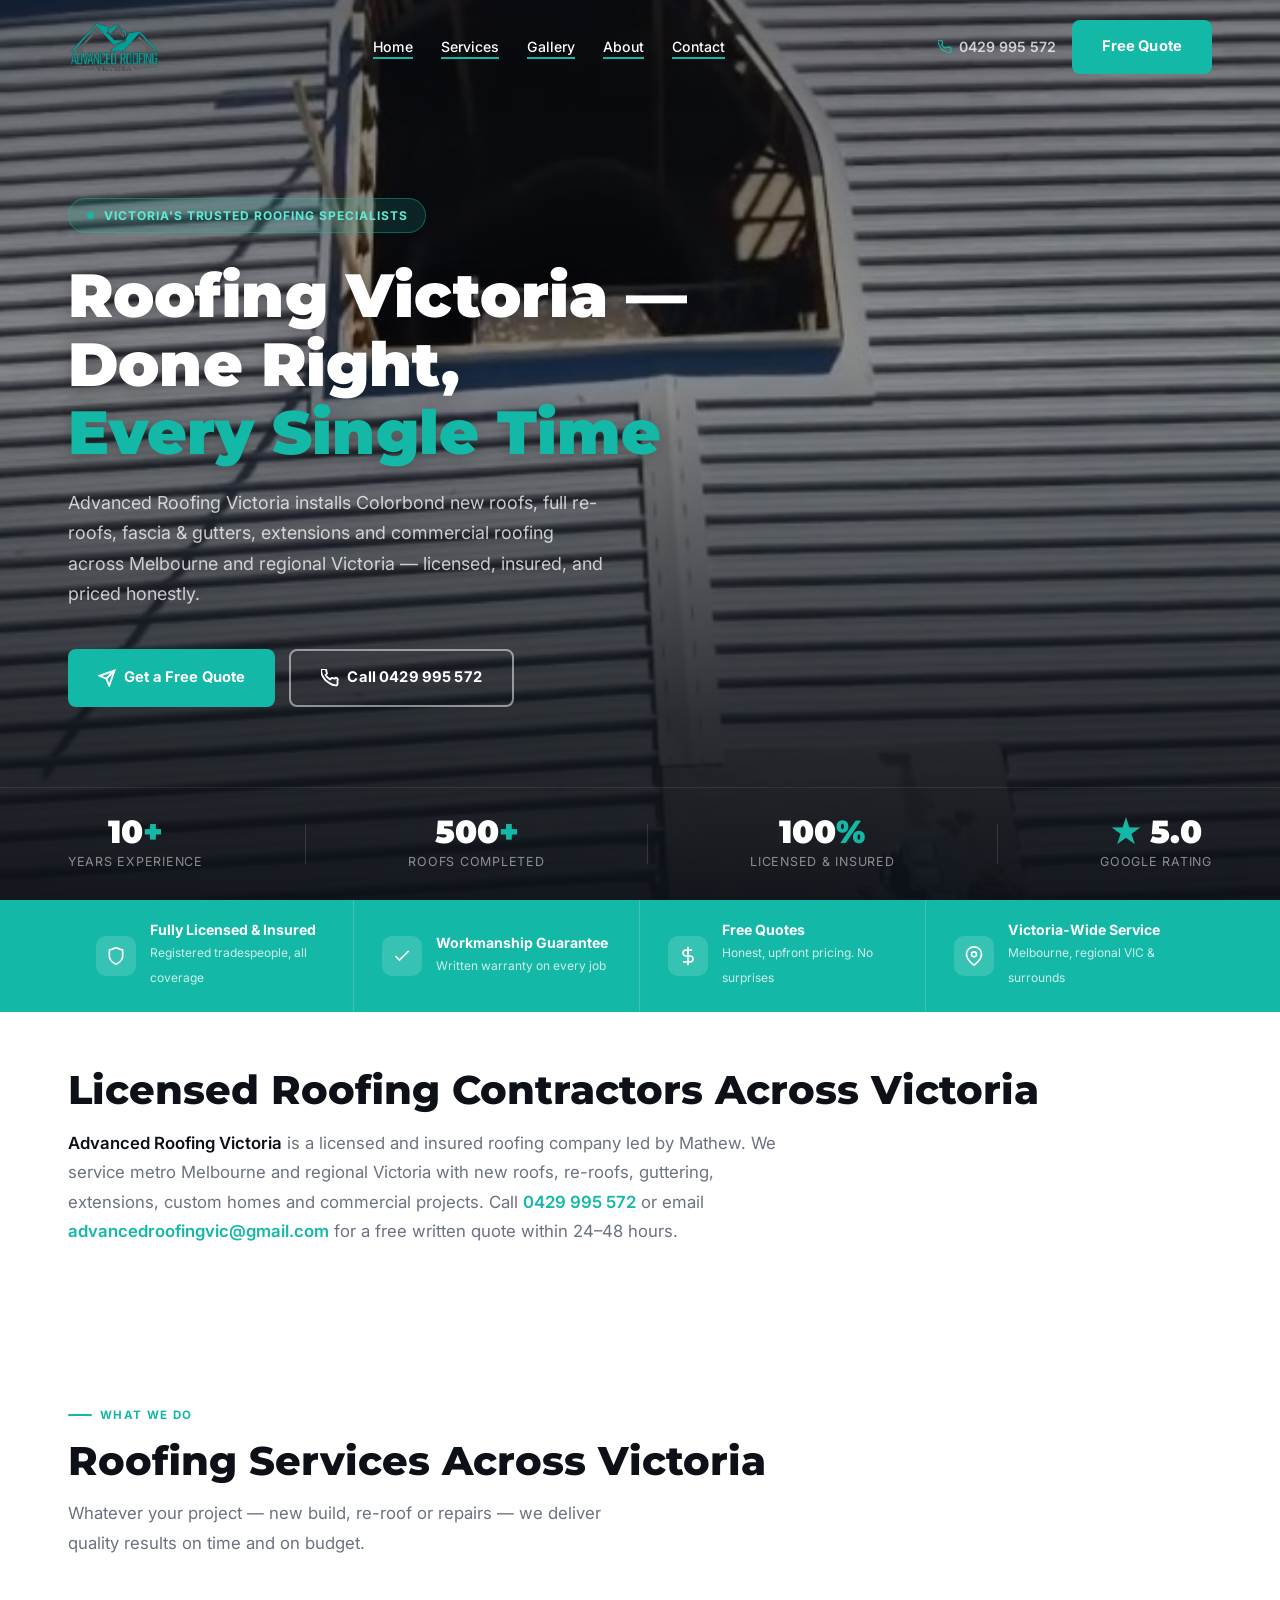
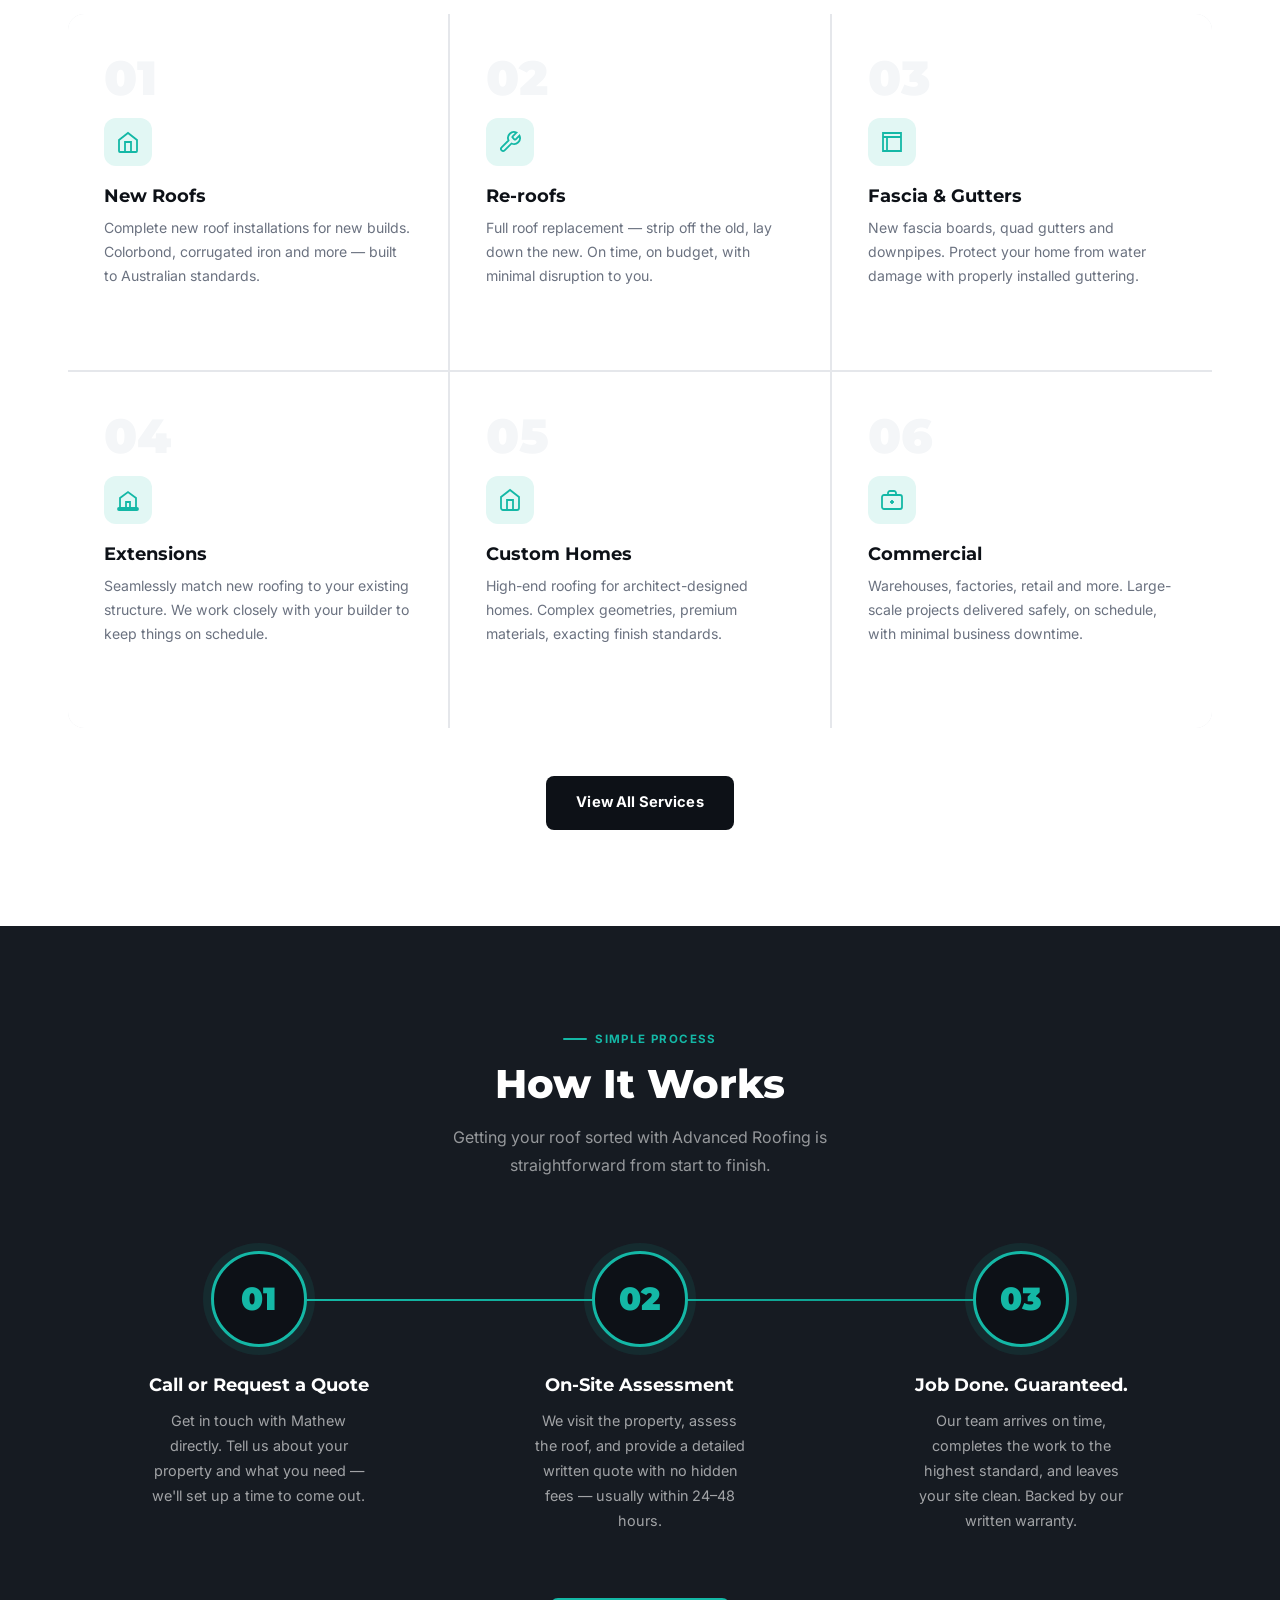
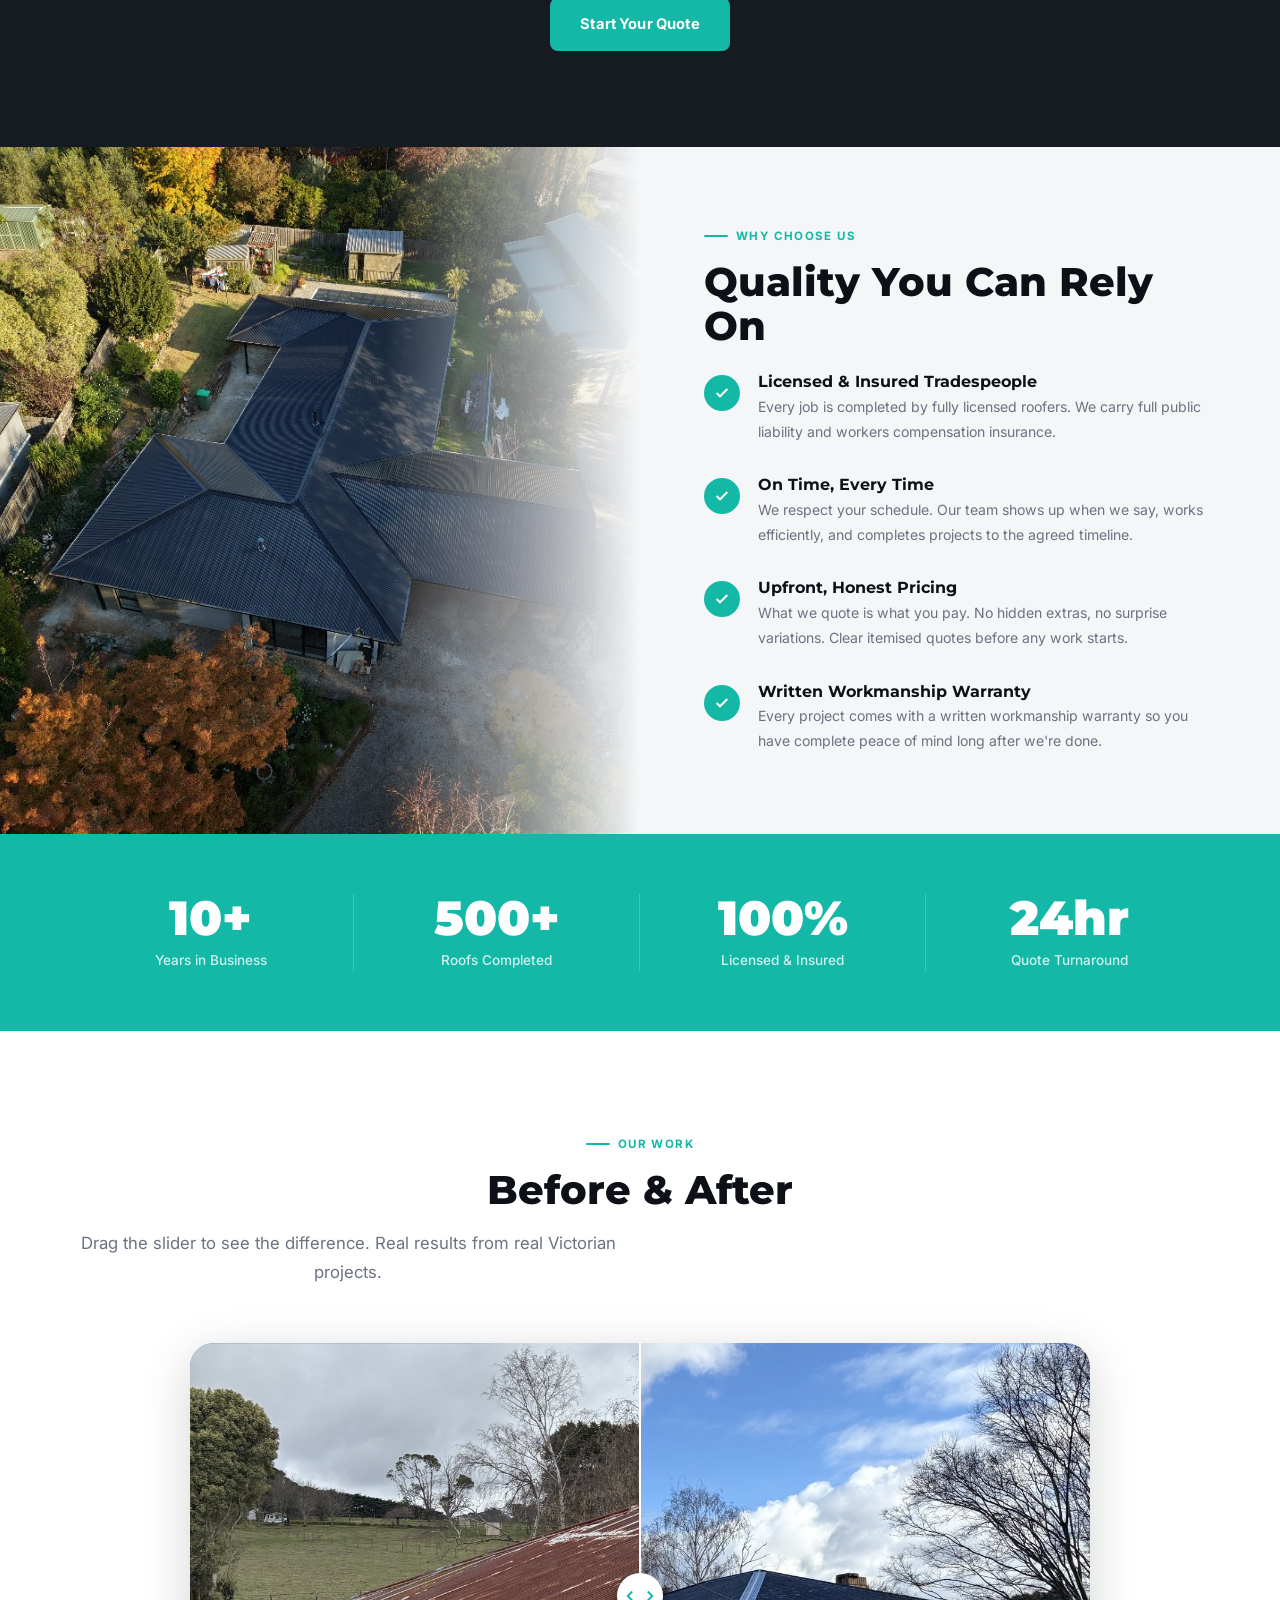
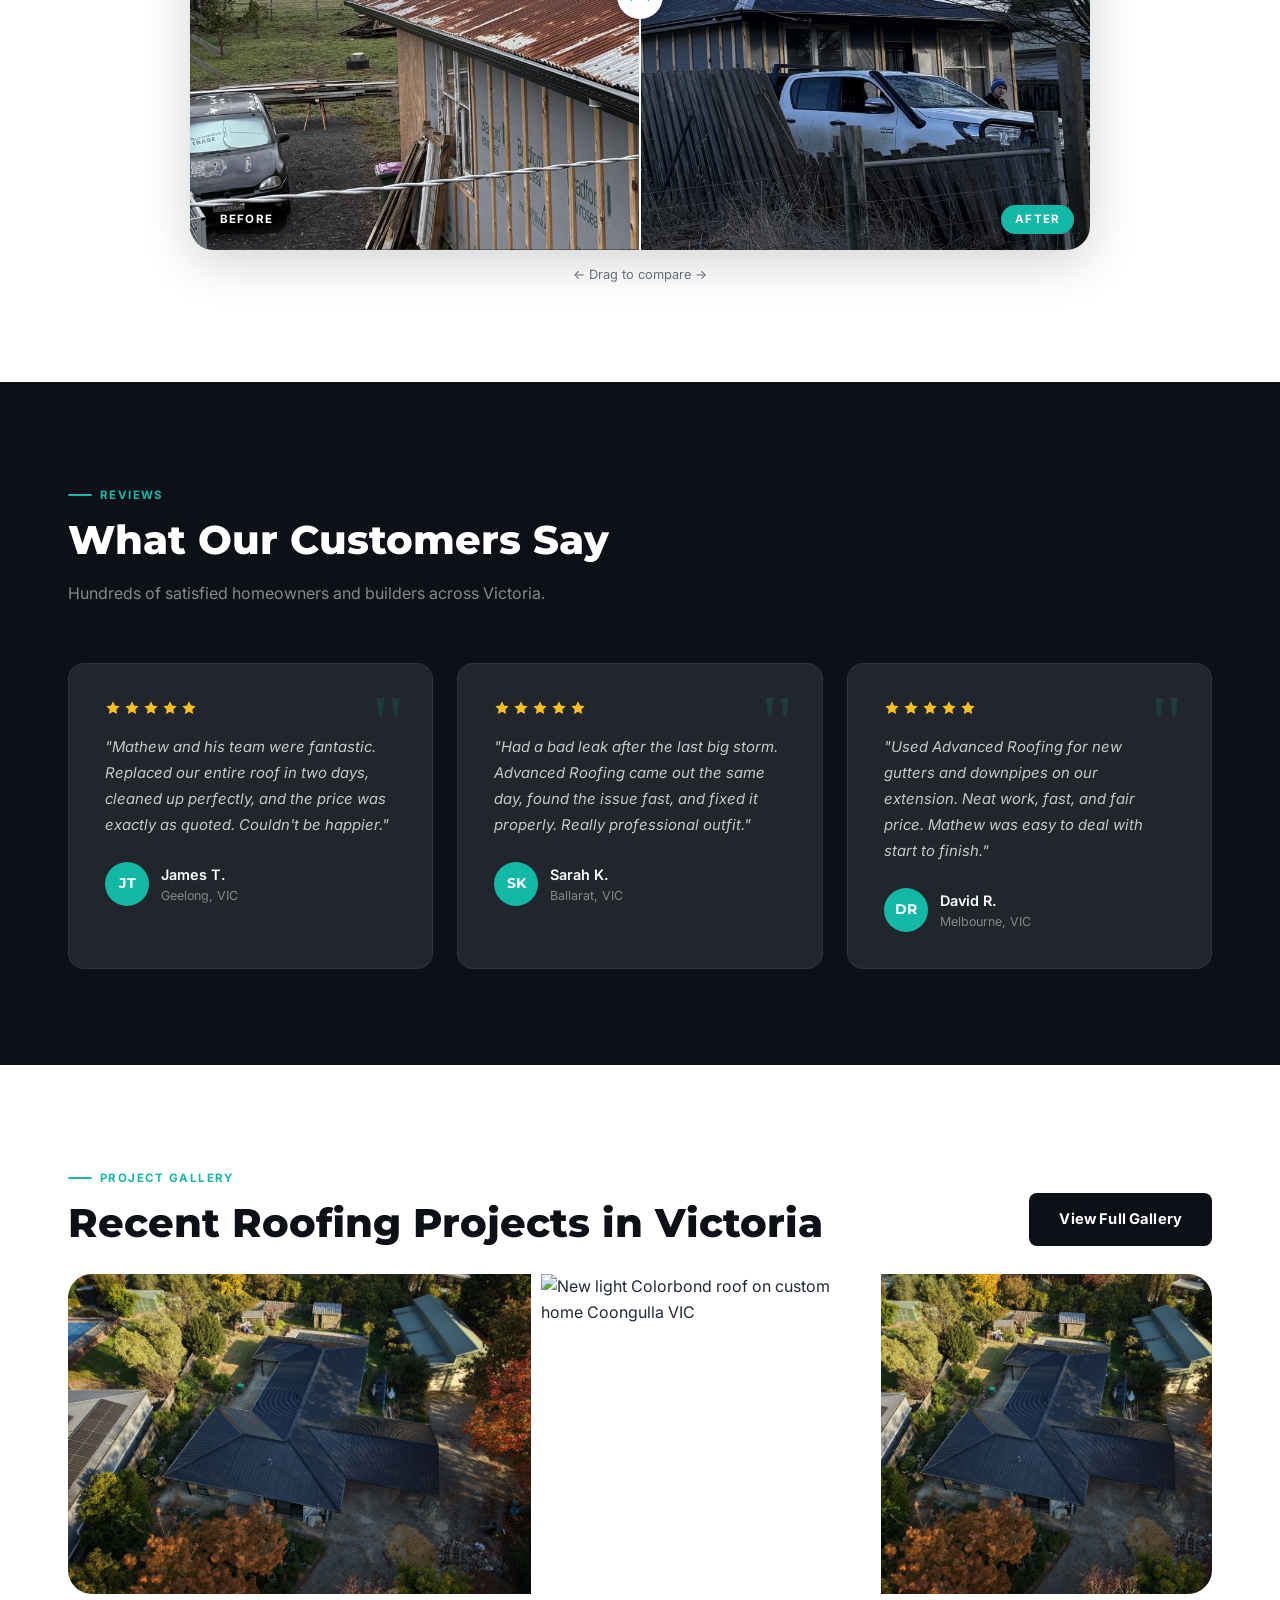
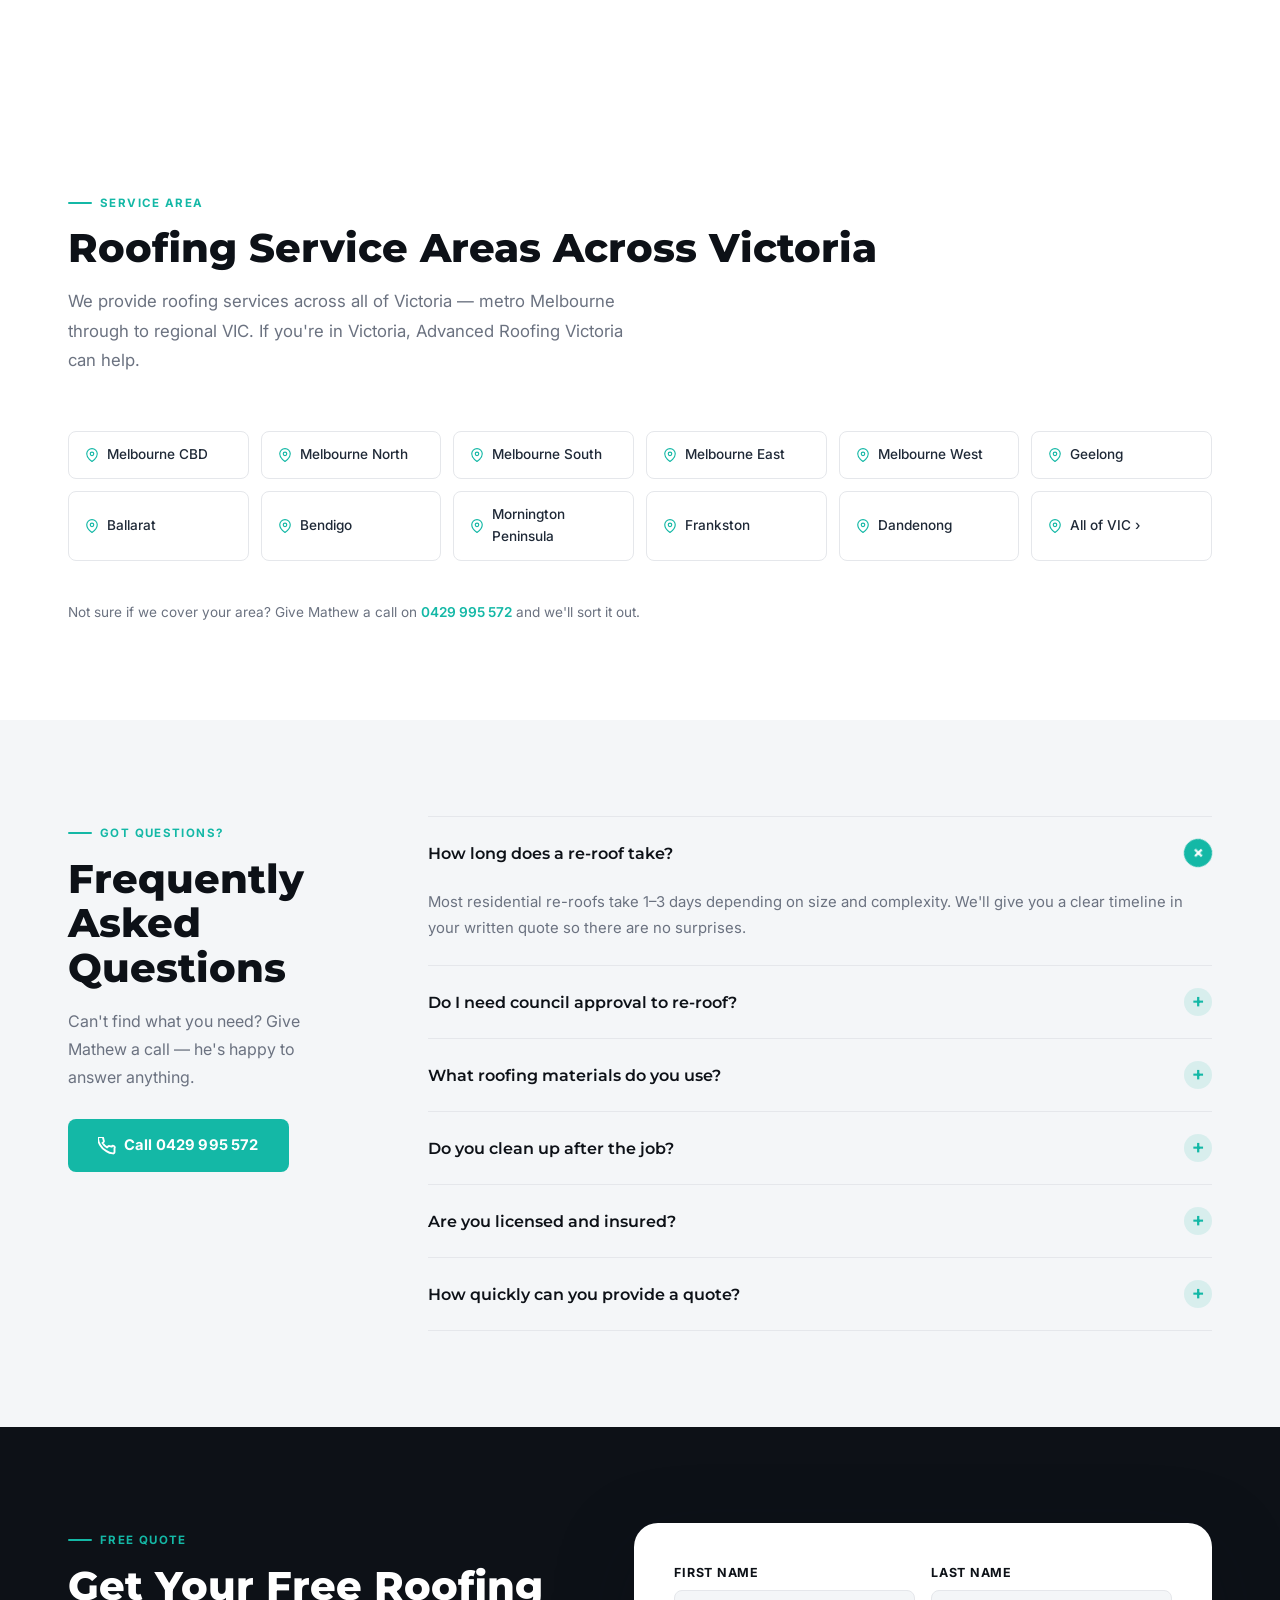
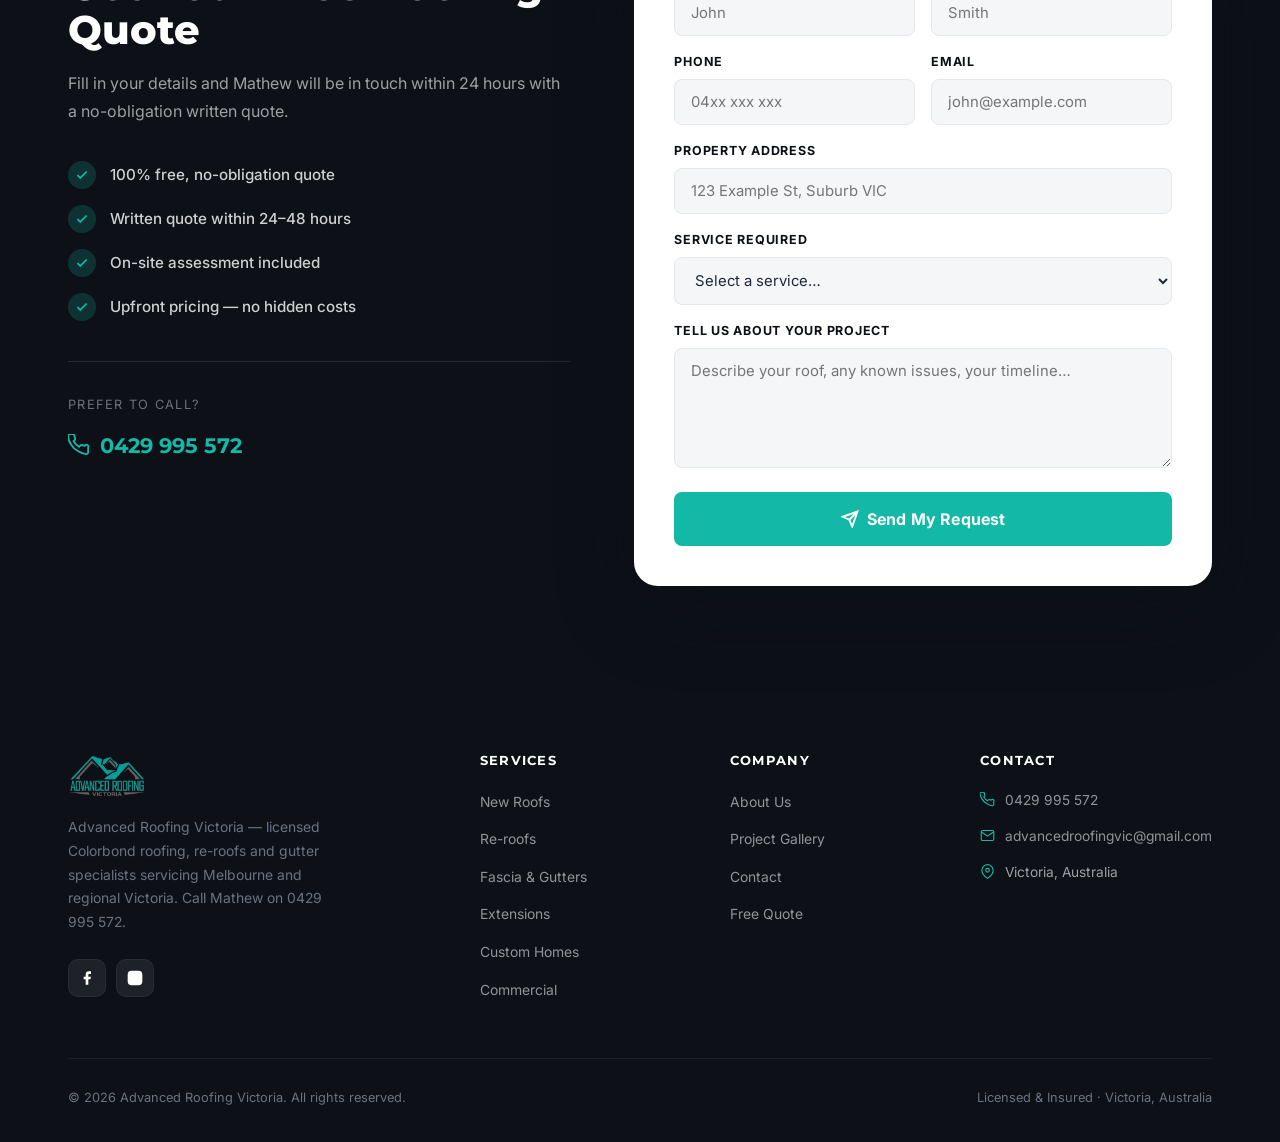
==== commit b0087417: "Optimize site for SEO and AI search. Add schema, Open Graph, sitemap, robots, and llms.txt, plus str" ====
--- a/index.html
+++ b/index.html
@@ -1,15 +1,223 @@
 <!DOCTYPE html>
-<html lang="en">
+<html lang="en-AU">
 <head>
   <meta charset="UTF-8" />
   <meta name="viewport" content="width=device-width, initial-scale=1.0" />
-  <title>Advanced Roofing Victoria | Professional Roofing Services</title>
-  <meta name="description" content="Advanced Roofing Victoria — new roofs, re-roofs, fascia & gutters, extensions, custom homes and commercial roofing. Call Mathew on 0429 995 572 for a free quote." />
+  <title>Roofing Victoria | Advanced Roofing Victoria — New Roofs, Re-roofs & Gutters</title>
+  <meta name="description" content="Licensed roofing contractors across Victoria. Colorbond new roofs, re-roofs, fascia & gutters, extensions and commercial. Free quotes from Mathew — call 0429 995 572." />
+  <meta name="keywords" content="roofing Victoria, roofing Melbourne, Colorbond roofing, re-roof Victoria, gutter installation Victoria, Advanced Roofing Victoria" />
+  <meta name="robots" content="index, follow, max-image-preview:large, max-snippet:-1, max-video-preview:-1" />
+  <meta name="author" content="Advanced Roofing Victoria" />
+  <meta name="geo.region" content="AU-VIC" />
+  <meta name="geo.placename" content="Victoria, Australia" />
+  <meta name="theme-color" content="#0d1117" />
+  <link rel="icon" href="/images/logo.png" type="image/png" />
+  <link rel="apple-touch-icon" href="/images/logo.png" />
+  <link rel="canonical" href="https://advancedroofingvic.com.au/" />
+  <meta property="og:type" content="website" />
+  <meta property="og:site_name" content="Advanced Roofing Victoria" />
+  <meta property="og:locale" content="en_AU" />
+  <meta property="og:title" content="Roofing Victoria | Advanced Roofing Victoria — New Roofs, Re-roofs & Gutters" />
+  <meta property="og:description" content="Licensed roofing contractors across Victoria. Colorbond new roofs, re-roofs, fascia & gutters, extensions and commercial. Free quotes from Mathew — call 0429 995 572." />
+  <meta property="og:url" content="https://advancedroofingvic.com.au/" />
+  <meta property="og:image" content="https://advancedroofingvic.com.au/images/ba-after.jpg" />
+  <meta property="og:image:alt" content="Completed Colorbond roof installation by Advanced Roofing Victoria" />
+  <meta name="twitter:card" content="summary_large_image" />
+  <meta name="twitter:title" content="Roofing Victoria | Advanced Roofing Victoria — New Roofs, Re-roofs & Gutters" />
+  <meta name="twitter:description" content="Licensed roofing contractors across Victoria. Colorbond new roofs, re-roofs, fascia & gutters, extensions and commercial. Free quotes from Mathew — call 0429 995 572." />
+  <meta name="twitter:image" content="https://advancedroofingvic.com.au/images/ba-after.jpg" />
   <link rel="stylesheet" href="css/styles.css" />
+  <script type="application/ld+json">
+  {
+    "@context": "https://schema.org",
+    "@type": [
+      "RoofingContractor",
+      "LocalBusiness"
+    ],
+    "@id": "https://advancedroofingvic.com.au/#business",
+    "name": "Advanced Roofing Victoria",
+    "alternateName": "Advanced Roofing VIC",
+    "url": "https://advancedroofingvic.com.au",
+    "logo": "https://advancedroofingvic.com.au/images/logo.png",
+    "image": "https://advancedroofingvic.com.au/images/ba-after.jpg",
+    "description": "Licensed Victorian roofing contractor specialising in new roofs, re-roofs, fascia and gutters, extensions, custom homes and commercial roofing across Victoria, Australia.",
+    "telephone": "+61429995572",
+    "email": "advancedroofingvic@gmail.com",
+    "priceRange": "$$",
+    "currenciesAccepted": "AUD",
+    "paymentAccepted": "Cash, Bank Transfer, Card",
+    "areaServed": {
+      "@type": "AdministrativeArea",
+      "name": "Victoria, Australia"
+    },
+    "address": {
+      "@type": "PostalAddress",
+      "addressRegion": "VIC",
+      "addressCountry": "AU"
+    },
+    "founder": {
+      "@type": "Person",
+      "name": "Mathew"
+    },
+    "contactPoint": {
+      "@type": "ContactPoint",
+      "telephone": "+61429995572",
+      "contactType": "sales",
+      "areaServed": "AU",
+      "availableLanguage": [
+        "English"
+      ]
+    },
+    "knowsAbout": [
+      "Colorbond roofing",
+      "Residential re-roofing",
+      "Fascia and gutter installation",
+      "Commercial roofing Victoria",
+      "Custom home roofing"
+    ],
+    "hasOfferCatalog": {
+      "@type": "OfferCatalog",
+      "name": "Roofing Services",
+      "itemListElement": [
+        {
+          "@type": "Offer",
+          "itemOffered": {
+            "@type": "Service",
+            "name": "New Roof Installation"
+          }
+        },
+        {
+          "@type": "Offer",
+          "itemOffered": {
+            "@type": "Service",
+            "name": "Re-roofing"
+          }
+        },
+        {
+          "@type": "Offer",
+          "itemOffered": {
+            "@type": "Service",
+            "name": "Fascia and Gutters"
+          }
+        },
+        {
+          "@type": "Offer",
+          "itemOffered": {
+            "@type": "Service",
+            "name": "Extension Roofing"
+          }
+        },
+        {
+          "@type": "Offer",
+          "itemOffered": {
+            "@type": "Service",
+            "name": "Custom Home Roofing"
+          }
+        },
+        {
+          "@type": "Offer",
+          "itemOffered": {
+            "@type": "Service",
+            "name": "Commercial Roofing"
+          }
+        }
+      ]
+    },
+    "sameAs": []
+  }
+  </script>
+  <script type="application/ld+json">
+  {
+    "@context": "https://schema.org",
+    "@type": "WebSite",
+    "@id": "https://advancedroofingvic.com.au/#website",
+    "url": "https://advancedroofingvic.com.au",
+    "name": "Advanced Roofing Victoria",
+    "description": "Professional roofing services across Victoria, Australia.",
+    "publisher": {
+      "@id": "https://advancedroofingvic.com.au/#business"
+    },
+    "inLanguage": "en-AU"
+  }
+  </script>
+  <script type="application/ld+json">
+  {
+    "@context": "https://schema.org",
+    "@type": "FAQPage",
+    "mainEntity": [
+      {
+        "@type": "Question",
+        "name": "How long does a re-roof take?",
+        "acceptedAnswer": {
+          "@type": "Answer",
+          "text": "Most residential re-roofs in Victoria take 1–3 days depending on size and complexity. Advanced Roofing Victoria provides a clear timeline in the written quote."
+        }
+      },
+      {
+        "@type": "Question",
+        "name": "Do I need council approval to re-roof in Victoria?",
+        "acceptedAnswer": {
+          "@type": "Answer",
+          "text": "In most cases, like-for-like roof replacements in Victoria do not need council approval. Changing materials, pitch, or working on a heritage property may require approval. Advanced Roofing Victoria can guide you during the quote process."
+        }
+      },
+      {
+        "@type": "Question",
+        "name": "What roofing materials does Advanced Roofing Victoria use?",
+        "acceptedAnswer": {
+          "@type": "Answer",
+          "text": "Colorbond steel, corrugated iron, Zincalume, and Lysaght products, recommended to suit the property and budget."
+        }
+      },
+      {
+        "@type": "Question",
+        "name": "Are you licensed and insured?",
+        "acceptedAnswer": {
+          "@type": "Answer",
+          "text": "Yes. Advanced Roofing Victoria holds required Victorian Building Authority (VBA) licences and carries public liability and workers compensation insurance on every job."
+        }
+      },
+      {
+        "@type": "Question",
+        "name": "How quickly can I get a roofing quote?",
+        "acceptedAnswer": {
+          "@type": "Answer",
+          "text": "Written quotes are typically provided within 24–48 hours of a site visit. Call Mathew on 0429 995 572 or use the free quote form on the website."
+        }
+      },
+      {
+        "@type": "Question",
+        "name": "Do you clean up after a roofing job?",
+        "acceptedAnswer": {
+          "@type": "Answer",
+          "text": "Yes. Old roofing materials, packaging and rubbish are removed and disposed of properly so the property is left clean."
+        }
+      }
+    ]
+  }
+  </script>
+  <script type="application/ld+json">
+  {
+    "@context": "https://schema.org",
+    "@type": "WebPage",
+    "@id": "https://advancedroofingvic.com.au/#webpage",
+    "url": "https://advancedroofingvic.com.au/",
+    "name": "Roofing Victoria | Advanced Roofing Victoria — New Roofs, Re-roofs & Gutters",
+    "description": "Licensed roofing contractors across Victoria. Colorbond new roofs, re-roofs, fascia & gutters, extensions and commercial. Free quotes from Mathew — call 0429 995 572.",
+    "isPartOf": {
+      "@id": "https://advancedroofingvic.com.au/#website"
+    },
+    "about": {
+      "@id": "https://advancedroofingvic.com.au/#business"
+    },
+    "inLanguage": "en-AU"
+  }
+  </script>
 </head>
 <body>
+  <a href="#main-content" class="skip-link">Skip to main content</a>
   <!-- Navigation -->
-  <nav class="navbar" id="navbar">
+  <nav class="navbar" id="navbar" aria-label="Primary">
     <div class="container">
       <a href="/" class="nav-logo">
         <img src="images/logo.png" alt="Advanced Roofing Victoria" />
@@ -46,12 +254,13 @@
     </a>
     <a href="#quote" class="btn btn-teal" style="margin-top:4px;">Get Free Quote</a>
   </div>
+  <main id="main-content">
   <!-- ═══════════════════════════════════════
        HERO — Full-bleed aerial photo
   ════════════════════════════════════════ -->
   <section class="hero" id="home">
     <!-- Video background -->
-    <video class="hero-video" autoplay muted loop playsinline poster="images/hero-poster.jpg">
+    <video class="hero-video" autoplay muted loop playsinline poster="images/hero-poster.jpg" title="Aerial video of Advanced Roofing Victoria roofing work" aria-label="Aerial video of Advanced Roofing Victoria roofing work">
       <source src="images/hero-video.mp4" type="video/mp4" />
     </video>
     <div class="hero-overlay"></div>
@@ -61,9 +270,9 @@
           <div class="hero-badge-dot"></div>
           <span>Victoria's Trusted Roofing Specialists</span>
         </div>
-        <h1>Your Roof Done Right,<br><em>Every Single Time</em></h1>
+        <h1>Roofing Victoria — Done Right,<br><em>Every Single Time</em></h1>
         <p class="hero-desc">
-          New roofs, re-roofs, gutters, extensions and commercial — Advanced Roofing Victoria delivers expert workmanship and honest pricing across the whole state.
+          Advanced Roofing Victoria installs Colorbond new roofs, full re-roofs, fascia &amp; gutters, extensions and commercial roofing across Melbourne and regional Victoria — licensed, insured, and priced honestly.
         </p>
         <div class="hero-actions">
           <a href="#quote" class="btn btn-teal">
@@ -144,13 +353,27 @@
       </div>
     </div>
   </div>
+
+  <!-- AI / SEO entity summary -->
+  <section class="section" id="overview" style="padding:56px 0;" aria-label="About Advanced Roofing Victoria">
+    <div class="container">
+      <h2 class="section-title">Licensed Roofing Contractors Across Victoria</h2>
+      <p class="section-subtitle" style="max-width:720px;margin-bottom:0;">
+        <strong style="color:var(--dark);font-weight:600;">Advanced Roofing Victoria</strong> is a licensed and insured roofing company led by Mathew.
+        We service metro Melbourne and regional Victoria with new roofs, re-roofs, guttering, extensions, custom homes and commercial projects.
+        Call <a href="tel:0429995572" style="color:var(--teal);font-weight:600;">0429 995 572</a>
+        or email <a href="mailto:advancedroofingvic@gmail.com" style="color:var(--teal);font-weight:600;">advancedroofingvic@gmail.com</a>
+        for a free written quote within 24–48 hours.
+      </p>
+    </div>
+  </section>
   <!-- ═══════════════════════════════════════
        SERVICES
   ════════════════════════════════════════ -->
   <section class="section" id="services">
     <div class="container">
       <span class="section-eyebrow">What We Do</span>
-      <h2 class="section-title">Roofing Services Built Around You</h2>
+      <h2 class="section-title">Roofing Services Across Victoria</h2>
       <p class="section-subtitle">Whatever your project — new build, re-roof or repairs — we deliver quality results on time and on budget.</p>
       <div class="services-grid">
         <div class="service-card">
@@ -437,7 +660,7 @@
       <div class="gallery-preview-header">
         <div>
           <span class="section-eyebrow">Project Gallery</span>
-          <h2 class="section-title" style="margin-bottom:0;">Our Recent Work</h2>
+          <h2 class="section-title" style="margin-bottom:0;">Recent Roofing Projects in Victoria</h2>
         </div>
         <a href="gallery" class="btn btn-dark">View Full Gallery</a>
       </div>
@@ -463,8 +686,8 @@
   <section class="section">
     <div class="container">
       <span class="section-eyebrow">Service Area</span>
-      <h2 class="section-title">Areas We Cover</h2>
-      <p class="section-subtitle">We service all of Victoria — metro Melbourne through to regional areas. If you're in VIC, we can help.</p>
+      <h2 class="section-title">Roofing Service Areas Across Victoria</h2>
+      <p class="section-subtitle">We provide roofing services across all of Victoria — metro Melbourne through to regional VIC. If you're in Victoria, Advanced Roofing Victoria can help.</p>
       <div class="areas-grid">
         <div class="area-tag">
           <svg xmlns="http://www.w3.org/2000/svg" viewBox="0 0 24 24"><path d="M21 10c0 7-9 13-9 13s-9-6-9-13a9 9 0 0118 0z"/><circle cx="12" cy="10" r="3"/></svg>
@@ -535,27 +758,27 @@
         </div>
         <div class="faq-list" id="faqList">
           <div class="faq-item open">
-            <button class="faq-q">How long does a re-roof take?<span class="faq-icon"></span></button>
+            <button type="button" class="faq-q" aria-expanded="true">How long does a re-roof take?<span class="faq-icon"></span></button>
             <div class="faq-a"><p>Most residential re-roofs take 1–3 days depending on size and complexity. We'll give you a clear timeline in your written quote so there are no surprises.</p></div>
           </div>
           <div class="faq-item">
-            <button class="faq-q">Do I need council approval to re-roof?<span class="faq-icon"></span></button>
+            <button type="button" class="faq-q" aria-expanded="false">Do I need council approval to re-roof?<span class="faq-icon"></span></button>
             <div class="faq-a"><p>In most cases, like-for-like replacements in Victoria don't need council approval. If you're changing materials, pitch, or it's a heritage property, approval may apply. We'll help guide you through it during the quote process.</p></div>
           </div>
           <div class="faq-item">
-            <button class="faq-q">What roofing materials do you use?<span class="faq-icon"></span></button>
+            <button type="button" class="faq-q" aria-expanded="false">What roofing materials do you use?<span class="faq-icon"></span></button>
             <div class="faq-a"><p>We work with all common materials including Colorbond steel, corrugated iron, Zincalume, and Lysaght products. We'll recommend the best option for your property and budget during the consultation.</p></div>
           </div>
           <div class="faq-item">
-            <button class="faq-q">Do you clean up after the job?<span class="faq-icon"></span></button>
+            <button type="button" class="faq-q" aria-expanded="false">Do you clean up after the job?<span class="faq-icon"></span></button>
             <div class="faq-a"><p>Absolutely. All old roofing materials, packaging and rubbish are removed and disposed of properly. We leave your property exactly as we found it — just with a better roof.</p></div>
           </div>
           <div class="faq-item">
-            <button class="faq-q">Are you licensed and insured?<span class="faq-icon"></span></button>
+            <button type="button" class="faq-q" aria-expanded="false">Are you licensed and insured?<span class="faq-icon"></span></button>
             <div class="faq-a"><p>Yes — fully. We hold all required Victorian Building Authority (VBA) licences and carry comprehensive public liability and workers compensation insurance on every job.</p></div>
           </div>
           <div class="faq-item">
-            <button class="faq-q">How quickly can you provide a quote?<span class="faq-icon"></span></button>
+            <button type="button" class="faq-q" aria-expanded="false">How quickly can you provide a quote?<span class="faq-icon"></span></button>
             <div class="faq-a"><p>We aim to get written quotes back within 24–48 hours of visiting the site. Fill in the quote form or call Mathew directly and we'll get the ball rolling fast.</p></div>
           </div>
         </div>
@@ -667,6 +890,7 @@
       </div>
     </div>
   </section>
+  </main>
   <!-- Footer -->
   <footer class="footer">
     <div class="container">
@@ -675,7 +899,7 @@
           <a href="/" class="nav-logo">
             <img src="images/logo.png" alt="Advanced Roofing Victoria" style="height:44px;width:auto;" />
           </a>
-          <p>Professional roofing services across Victoria. Licensed, insured, and committed to quality workmanship on every single job.</p>
+          <p>Advanced Roofing Victoria — licensed Colorbond roofing, re-roofs and gutter specialists servicing Melbourne and regional Victoria. Call Mathew on 0429 995 572.</p>
           <div class="footer-social">
             <a href="#" class="social-link" aria-label="Facebook">
               <svg viewBox="0 0 24 24" fill="white"><path d="M18 2h-3a5 5 0 00-5 5v3H7v4h3v8h4v-8h3l1-4h-4V7a1 1 0 011-1h3z"/></svg>
--- a/css/styles.css
+++ b/css/styles.css
@@ -30,6 +30,18 @@
 }
 html { scroll-behavior: smooth; scroll-padding-top: 88px; }
 section[id] { scroll-margin-top: 88px; }
+.skip-link {
+  position: absolute;
+  left: -9999px;
+  top: 0;
+  z-index: 10000;
+  padding: 12px 20px;
+  background: var(--teal);
+  color: var(--white);
+  font-weight: 700;
+  border-radius: 0 0 var(--radius) 0;
+}
+.skip-link:focus { left: 0; }
 body {
   font-family: var(--font-body);
   color: var(--grey-dark);
